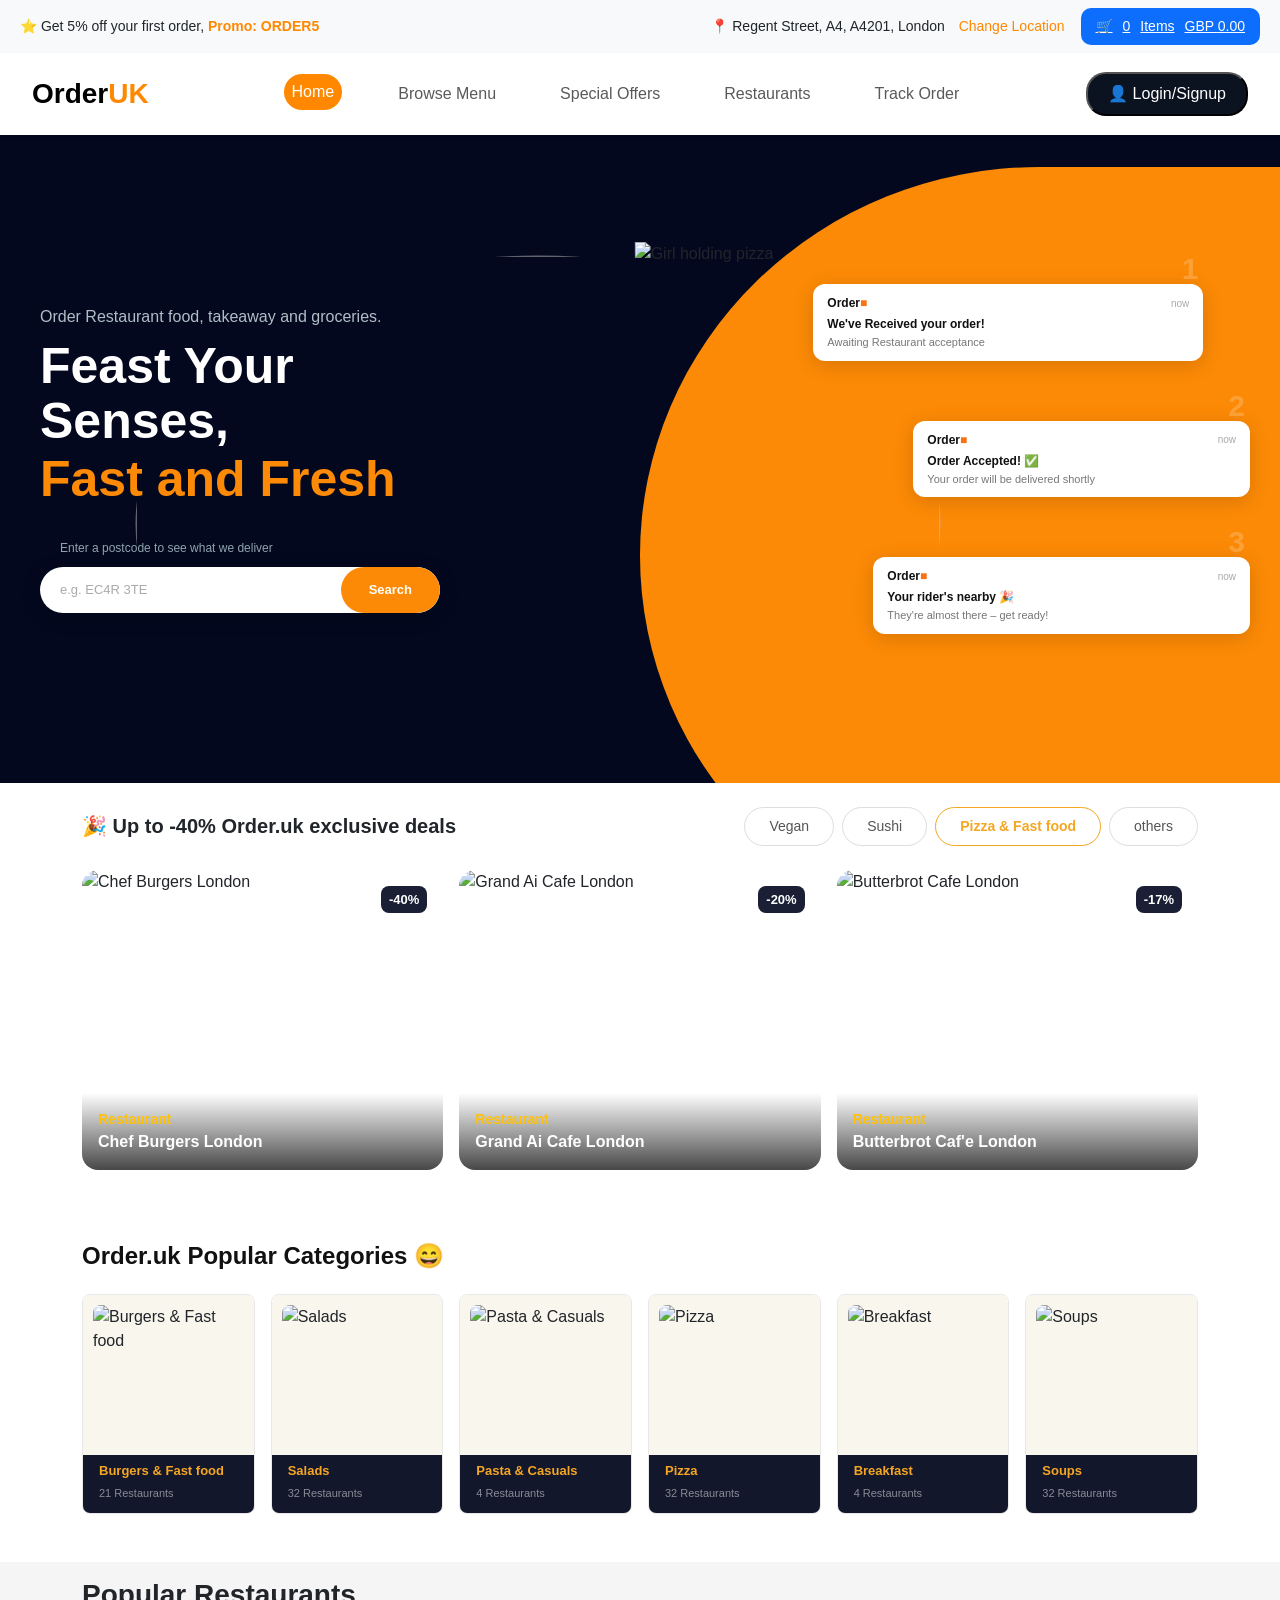
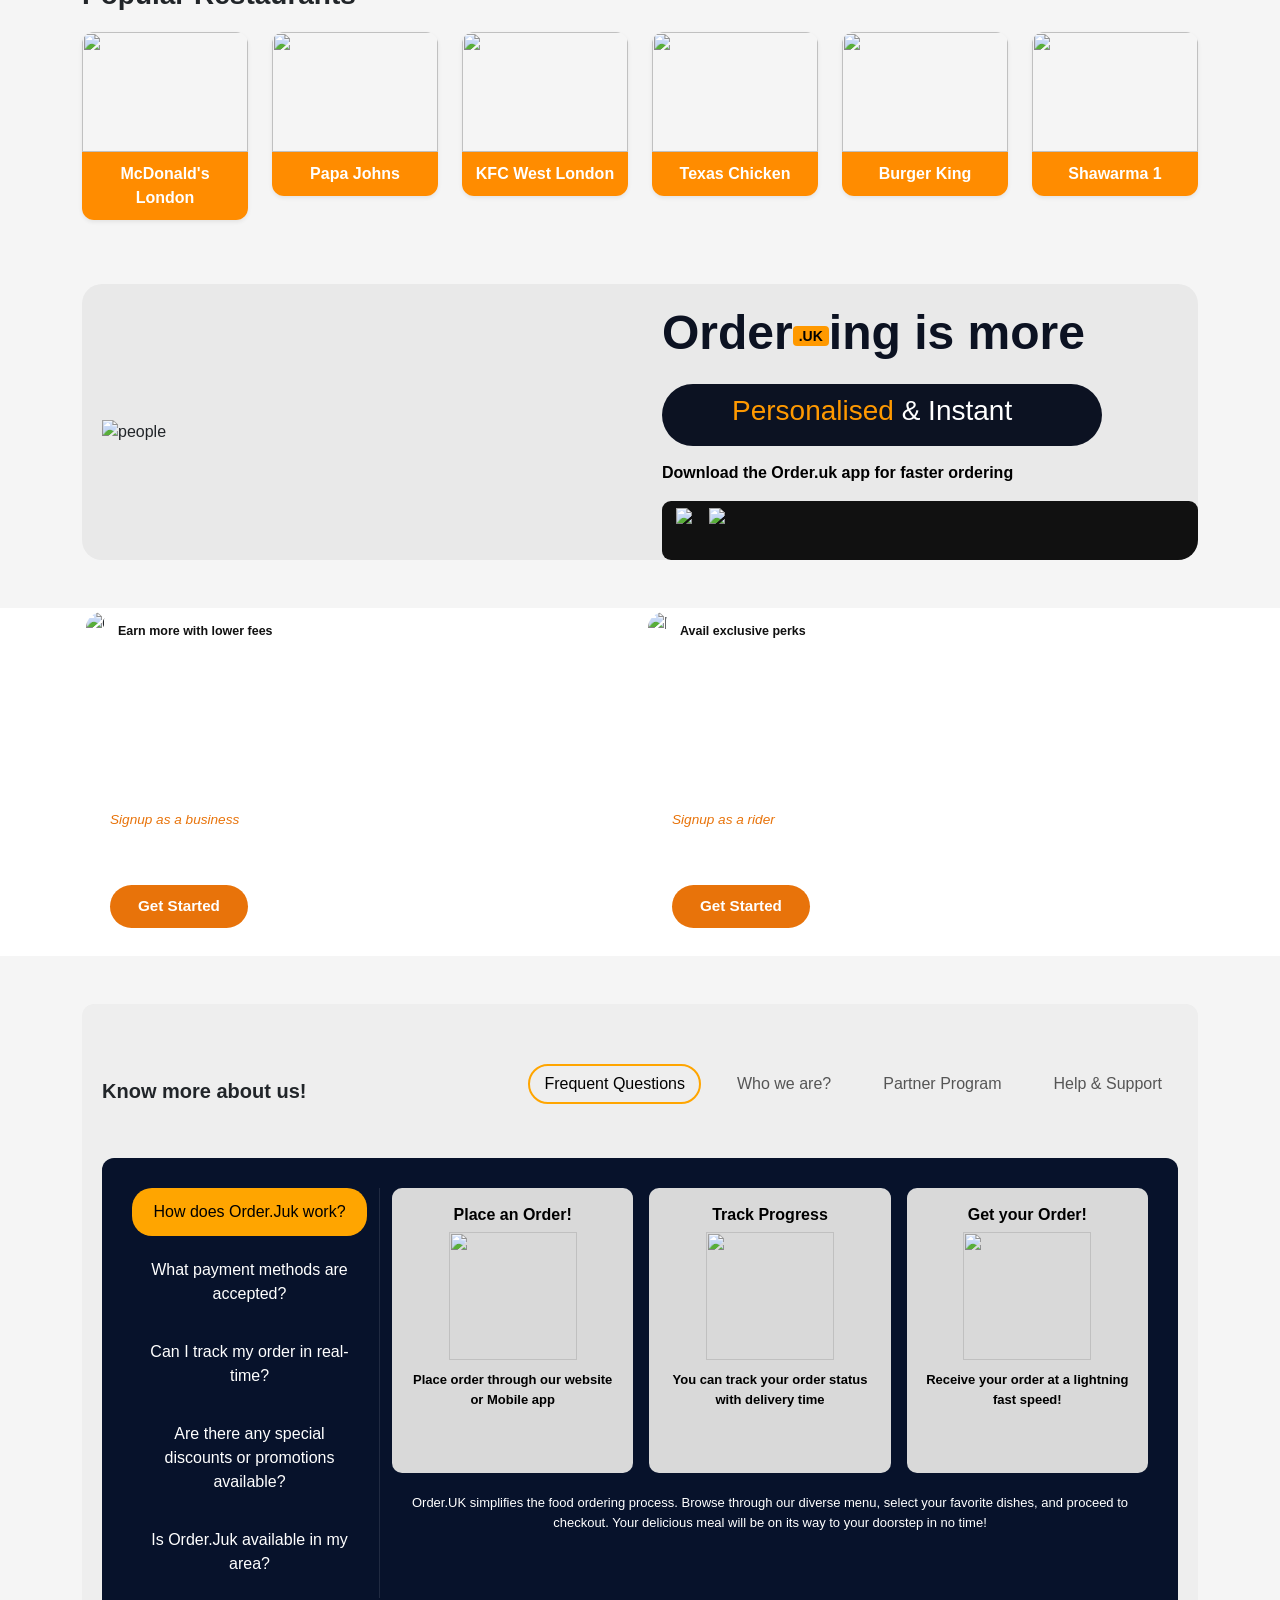
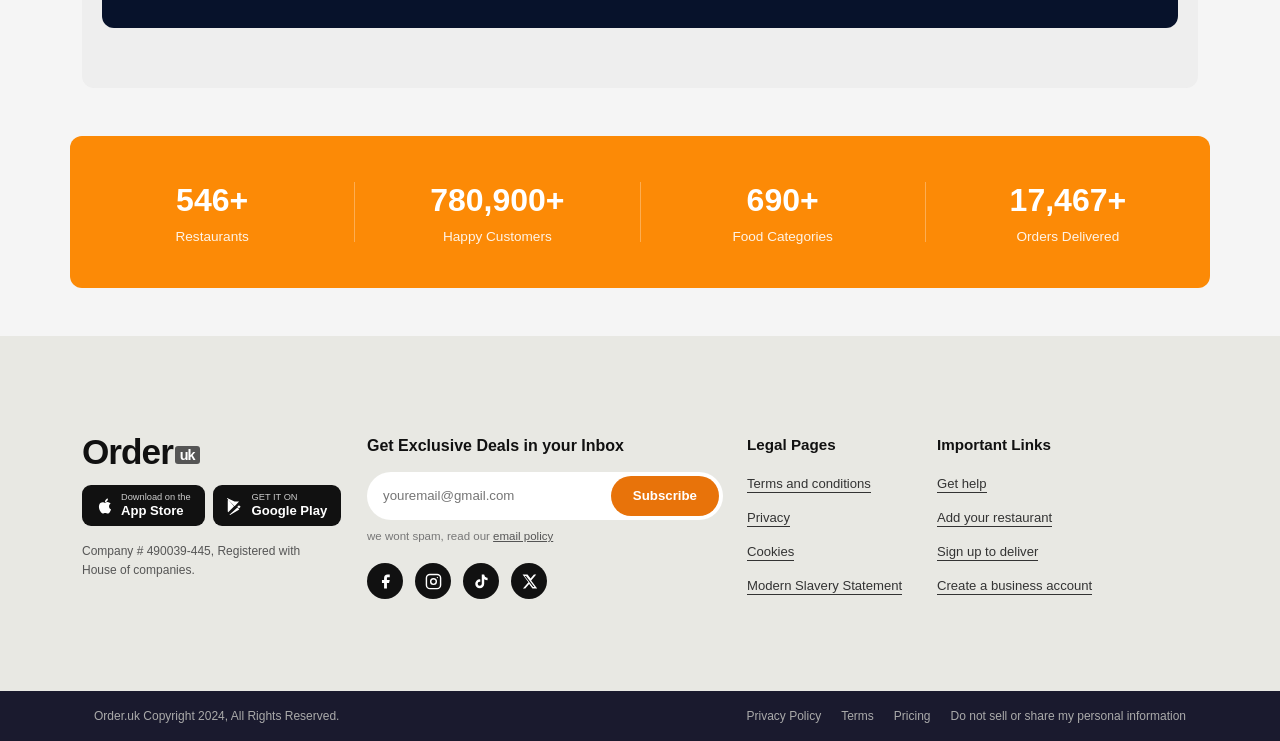
==== index.html @ 834bee32 "first upload" ====
<!DOCTYPE html>
<html lang="en">

<head>
  <meta charset="UTF-8">
  <title>Order UK</title>

  <!-- Bootstrap -->
  <link href="https://cdn.jsdelivr.net/npm/bootstrap@5.3.0/dist/css/bootstrap.min.css" rel="stylesheet">

  <style>
    * {
      margin: 0;
      padding: 0;
    }

    body {
      font-family: Arial, sans-serif;
    }

    /* TOPBAR */
    .topbar {
      background: #f8f9fa;
      padding: 8px 20px;
      font-size: 14px;
    }

    .promo {
      color: #ff8800;
      font-weight: 600;
    }

    .location {
      cursor: pointer;
      color: #ff8800;
      margin-left: 10px;
    }

    .cart-box {
      background: #0d6efd;
      color: white;
      padding: 8px 15px;
      border-radius: 10px;
      display: flex;
      align-items: center;
      gap: 10px;
    }

    /* NAVBAR */
    .navbar-custom {
      padding: 15px 20px;
    }

    .brand {
      font-size: 28px;
      font-weight: bold;
    }

    .brand span {
      color: #ff8800;
    }

    .nav-link.active {
      background: #ff8800;
      color: white !important;
      border-radius: 20px;
      padding: 6px 15px;
    }

    .login-btn {
      background: #0b1320;
      color: white;
      border-radius: 20px;
      padding: 8px 20px;
    }

    /* hero section styling */

    /* ── HERO WRAPPER ── */
    .hero-section {
      position: relative;
      background: #03081F;
      width: 100%;
      max-width: 1528px;
      min-height: 610px;
      overflow: hidden;
      border-radius: 0;
    }

    /* ── ORANGE BLOB (right half ellipse) ── */
    .orange-blob {
      position: absolute;
      right: -2%;
      top: 5%;
      width: 52%;
      height: 120%;
      background: #FC8A06;
      border-radius: 60% 0 0 60% / 50% 0 0 50%;
      z-index: 1;
    }

    /* ── GHOST (faded face behind person) ── */
    .ghost-img {
      position: absolute;
      left: 42%;
      top: 60%;
      transform: translate(-50%, -50%);
      width: 805px;
      height: 537px;
      object-fit: cover;
      object-position: top center;
      border-radius: 50%;
      /* opacity: 0.08; */
      filter: grayscale(1);
      z-index: 2;
    }

    /* ── MAIN PERSON (pizza girl) ── */
    .person-img {
      position: absolute;
      bottom: 0;
      left: 55%;
      transform: translateX(-50%);
      height: 100%;
      max-height: 541px;
      max-width: 465px;
      object-fit: cover;
      object-position: top center;
      z-index: 3;
      pointer-events: none;
    }

    /* ── LEFT TEXT CONTENT ── */
    .hero-left {
      position: relative;
      z-index: 10;
      padding: 170px 40px;
    }

    .hero-subtitle {
      color: #b0bec5;
      font-size: 16px;
      font-weight: 400;
      margin-bottom: 10px;
    }

    .hero-title {
      color: #ffffff;
      font-size: 50px;
      font-weight: 600;
      line-height: 1.1;
      margin-bottom: 2px;
    }

    .hero-title-orange {
      color: #FC8A06;
      font-size: 50px;
      font-weight: 600;
      line-height: 1.2;
      display: block;
    }

    .search-label {
      color: #90a4ae;
      font-size: 12px;
      margin: 30px 0 10px 20px;
    }

    /* ── SEARCH BAR ── */
    .search-bar {
      display: flex;
      align-items: center;
      background: #ffffff;
      border-radius: 50px;
      overflow: hidden;
      max-width: 400px;
      box-shadow: 0 4px 20px rgba(0, 0, 0, 0.2);
    }

    .search-bar input {
      flex: 1;
      border: none;
      outline: none;
      padding: 13px 20px;
      font-size: 13px;
      color: #555;
      font-family: 'Poppins', sans-serif;
      background: transparent;
    }

    .search-bar input::placeholder {
      color: #aaa;
    }

    .search-bar button {
      background: #FC8A06;
      color: #fff;
      border: none;
      padding: 13px 28px;
      font-size: 13px;
      font-weight: 600;
      font-family: 'Poppins', sans-serif;
      border-radius: 50px;
      cursor: pointer;
      transition: background 0.2s;
      white-space: nowrap;
    }

    .search-bar button:hover {
      background: #ea6500;
    }

    /* ── NOTIFICATION CARDS (right side) ── */
    .cards-column {
      position: relative;
      z-index: 10;
      display: flex;
      flex-direction: column;
      justify-content: center;
      gap: 60px;
      padding: 30px 30px 30px 20px;
    }

    .notify-card {
      background: #ffffff;
      border-radius: 12px;
      padding: 10px 14px;
      min-width: 220px;
      max-width: 390px;
      position: relative;
      box-shadow: 0 4px 20px rgba(0, 0, 0, 0.15);
      animation: slideIn 0.5s ease both;
    }

    #card-2 {
      margin-left: 40px;
    }

    #card-1 {
      margin-left: -60px;

    }

    .notify-card:nth-child(1) {
      animation-delay: 0.1s;
    }

    .notify-card:nth-child(2) {
      animation-delay: 0.25s;
    }

    .notify-card:nth-child(3) {
      animation-delay: 0.4s;
    }

    @keyframes slideIn {
      from {
        opacity: 0;
        transform: translateX(30px);
      }

      to {
        opacity: 1;
        transform: translateX(0);
      }
    }

    .card-step-num {
      position: absolute;
      top: -30px;
      right: 5px;
      font-size: 30px;
      font-weight: 800;
      color: rgba(255, 255, 255, 0.2);
      line-height: 1;
      font-family: 'Poppins', sans-serif;
    }

    .card-header-row {
      display: flex;
      align-items: center;
      justify-content: space-between;
      margin-bottom: 3px;
    }

    .brand-label {
      font-size: 12px;
      font-weight: 700;
      color: #111;
    }

    .brand-label span {
      color: #f97316;
    }

    .card-time {
      font-size: 10px;
      color: #aaa;
    }

    .card-title {
      font-size: 12px;
      font-weight: 700;
      color: #111;
      margin-bottom: 1px;
    }

    .card-desc {
      font-size: 11px;
      color: #777;
    }

    /* ── RESPONSIVE ── */
    @media (max-width: 768px) {

      .hero-title,
      .hero-title-orange {
        font-size: 28px;
      }

      .cards-column {
        padding: 20px 16px;
      }

      .notify-card {
        min-width: 180px;
      }

      .person-img {
        height: 80%;
        left: 40%;
      }

      .ghost-img {
        left: 40%;
        width: 200px;
        height: 200px;
      }
    }

    @media (max-width: 576px) {
      .person-img {
        display: none;
      }

      .ghost-img {
        display: none;
      }


    }

    /* <!-- ===== deal section CSS ===== --> */
    .food-card {
      cursor: pointer;
    }

    .food-img {
      height: 300px;
      object-fit: cover;
      display: block;
      transition: transform 0.3s ease;
    }

    .food-card:hover .food-img {
      transform: scale(1.04);
    }

    .discount-badge {
      background-color: #1a1f36;
      font-size: 13px;
    }

    .card-overlay {
      background: linear-gradient(to top, rgba(0, 0, 0, 0.72) 0%, transparent 100%);
    }

    .filter-tab {
      border: 1.5px solid #ddd;
      color: #555;
      font-size: 14px;
      font-weight: 500;
      background: #fff;
      transition: all 0.2s;
    }

    .filter-tab:hover {
      border-color: #F5A623;
      color: #F5A623;
    }

    .filter-tab.active {
      border-color: #F5A623;
      color: #F5A623;
      font-weight: 600;
    }

    /* popular section css */

    /* --- Section Title --- */
    .categories-title {
      font-size: 22px;
      color: #111;
    }

    /* --- Card Base --- */
    .cat-card {
      border: 1px solid #e8e8e8;
      background: #fff;
      transition: transform 0.25s ease, box-shadow 0.25s ease;
      cursor: pointer;
    }

    .cat-card:hover {
      transform: translateY(-4px);
      box-shadow: 0 8px 24px rgba(0, 0, 0, 0.10);
    }

    /* --- Image Wrapper --- */
    .cat-img-wrap {
      background-color: #f9f6ee;
      /* light cream bg like screenshot */
      padding: 10px;
    }

    .cat-img {
      height: 130px;
      object-fit: cover;
      border-radius: 8px;
      display: block;
    }

    /* --- Card Info Bottom --- */
    .cat-info {
      background-color: #12172b !important;
      min-height: 58px;
    }

    .cat-name {
      font-size: 13px;
      color: #F5A623 !important;
      line-height: 1.3;
    }

    .cat-info small {
      font-size: 11px;
      color: rgba(255, 255, 255, 0.5) !important;
    }

    /* ===== RESPONSIVE ===== */

    /* Large Desktop */
    @media (min-width: 1200px) {
      .cat-img {
        height: 140px;
      }

      .categories-title {
        font-size: 24px;
      }
    }

    /* Laptop */
    @media (max-width: 1199px) {
      .cat-img {
        height: 125px;
      }
    }

    /* Tablet Landscape */
    @media (max-width: 991px) {
      .cat-img {
        height: 115px;
      }

      .categories-title {
        font-size: 19px;
      }

      .cat-name {
        font-size: 12px;
      }
    }

    /* Tablet Portrait — 2 cards per row */
    @media (max-width: 767px) {
      .categories-title {
        font-size: 17px;
      }

      .cat-img {
        height: 130px;
      }

      .cat-name {
        font-size: 12px;
      }

      .cat-info {
        min-height: 52px;
      }
    }

    /* Mobile Large — 2 cards per row */
    @media (max-width: 575px) {
      .categories-title {
        font-size: 15px;
      }

      .cat-img {
        height: 110px;
      }

      .cat-img-wrap {
        padding: 8px;
      }

      .cat-name {
        font-size: 11px;
      }

      .cat-info {
        padding: 6px 10px !important;
        min-height: 48px;
      }

      .cat-info small {
        font-size: 10px;
      }
    }

    /* Mobile Small */
    @media (max-width: 400px) {
      .cat-img {
        height: 95px;
      }

      .cat-name {
        font-size: 10px;
      }
    }

    /* papoluar resturant css */

    .section-title {
      font-weight: 700;
      font-size: 28px;
      margin-bottom: 20px;
    }

    .restaurant-card {
      border-radius: 12px;
      overflow: hidden;
      text-align: center;
      transition: 0.3s;
      cursor: pointer;
    }

    .restaurant-card:hover {
      transform: translateY(-5px);
    }

    .card-top {
      height: 120px;
      display: flex;
      align-items: center;
      justify-content: center;
    }

    .card-top img {
      width: 100%;
      height: 100%;
      object-fit: cover;
    }

    .card-bottom {
      background: #ff8c00;
      color: #fff;
      padding: 10px;
      font-weight: 600;
    }

    /* new person section css */

    .hero2 {
      background: #e9e9e9;
      border-radius: 20px;
      padding-top: 20px;
      padding-left: 20px;
      overflow: hidden;
    }

    .hero2 img {
      max-width: 100%;
      height: auto;
    }


    .hero-title2 {
      font-size: 48px;
      font-weight: 700;
      color: #0c1222;
    }

    .hero-title2 span {
      background: #ff9900;
      color: #000;
      font-size: 14px;
      padding: 2px 6px;
      border-radius: 4px;
      vertical-align: middle;
    }

    .highlight-box {
      display: inline-block;
      background: #0c1222;
      color: #fff;
      padding: 10px 30px 10px 10px;
      border-radius: 40px;
      margin-top: 15px;
      font-size: 24px;
      font-weight: 600;

    }

    .highlight-box h3 {
      padding: 0px 60px;
    }

    .highlight-box span {
      color: #ff9900;
    }

    .desc {
      margin-top: 15px;
      color: black;
      font-size: 16px;
      font-weight: bold;
    }

    .store-btn img {
      height: 45px;
      margin-right: 10px;
    }

    /* Responsive */
    @media (max-width: 768px) {
      .hero {
        text-align: center;
        padding: 25px;
      }

      .hero-title2 {
        font-size: 32px;
      }

      .highlight-box {
        font-size: 18px;
      }

      .store-btn {
        justify-content: center;
      }
    }

    /* person and rider section */
    .partner-section {
      padding: 40px 0;
      background: #fff;
    }

    .promo-card {
      position: relative;
      border-radius: 16px;
      overflow: hidden;
      min-height: 340px;
      display: flex;
      flex-direction: column;
      justify-content: flex-end;
      padding: 0;
    }

    .promo-card img {
      position: absolute;
      inset: 0;
      width: 100%;
      height: 100%;
      object-fit: cover;
      object-position: center top;
    }

    /* .promo-card .dark-overlay {
    position: absolute;
    inset: 0;
    background: linear-gradient(to top, rgba(0,0,0,0.82) 40%, rgba(0,0,0,0.15) 100%);
  } */
    .promo-card .top-badge {
      position: absolute;
      top: 0px;
      left: 18px;
      background: #fff;
      color: #111;
      font-size: 0.78rem;
      font-weight: 700;
      padding: 10px 14px;
      border-radius: 8px;
      z-index: 2;
    }

    .promo-card .card-body-content {
      position: relative;
      z-index: 2;
      padding: 24px;
    }

    .promo-card .sub-label {
      color: #e8730a;
      font-size: 0.85rem;
      font-style: italic;
      margin-bottom: 4px;
    }

    .promo-card .main-title {
      color: #fff;
      font-size: 2rem;
      font-weight: 800;
      margin-bottom: 16px;
      line-height: 1.1;
    }

    .promo-card .btn-started {
      background: #e8730a;
      color: #fff;
      border: none;
      border-radius: 50px;
      padding: 10px 28px;
      font-size: 0.95rem;
      font-weight: 600;
      cursor: pointer;
      display: inline-block;
      text-decoration: none;
    }

    .promo-card .btn-started:hover {
      background: #cf6309;
      color: #fff;
    }

    @media (max-width: 767px) {
      .promo-card {
        min-height: 280px;
        margin-bottom: 16px;
        min-width: 100%;
      }

      .promo-card .main-title {
        font-size: 1.6rem;
      }
    }

    /* faq section */
    body {
      background: #f5f5f5;
    }

    /* Section */
    .faq-section {
      background: #eee;
      padding: 60px 20px;
      border-radius: 12px;
    }

    /* Tabs */
    .faq-tabs {
      display: flex;
      gap: 20px;
      justify-content: center;
      margin-bottom: 30px;
    }

    .faq-tabs a {
      text-decoration: none;
      color: #555;
      font-weight: 500;
    }

    .faq-tabs .active {
      border: 2px solid orange;
      padding: 6px 14px;
      border-radius: 20px;
      color: black;
    }

    /* Dark box */
    .faq-box {
      background: #07122b;
      border-radius: 12px;
      padding: 30px;
      color: white;
    }

    /* Left menu */
    .faq-menu {
      border-right: 1px solid rgba(255, 255, 255, 0.1);
    }

    .faq-menu button {
      width: 100%;
      text-align: center;
      background: transparent;
      border: none;
      color: #fff;
      padding: 12px;
      border-radius: 20px;
      margin-bottom: 10px;
    }

    .faq-menu .active {
      background: orange;
      color: black;
      font-weight: 500;
      display: flex;
      justify-content: center;
    }

    .faq-tabs a {
      text-decoration: none;
      color: #555;
      font-weight: 500;
      padding: 6px 14px;
      border: 2px solid transparent;
      /* IMPORTANT */
      border-radius: 20px;
      display: inline-block;
    }

    .faq-tabs a.active {
      border-color: orange;
      color: black;
    }

    /* Cards */
    .step-card {
      background: #D9D9D9;
      border-radius: 10px;
      padding: 15px;
      text-align: center;
      min-width: 238px;
      height: 285px;
    }

    .step-card img {
      width: 128px;
      height: 128px;
      margin-bottom: 10px;
    }

    .step-title {
      font-weight: 700;
      margin-bottom: 5px;
      color: black;
    }

    .step-text {
      font-size: 13px;
      color: black;
      font-weight: 600;
    }

    /* Bottom text */
    .faq-desc {
      text-align: center;
      margin-top: 20px;
      font-size: 13px;
      color: #fff;
    }

    /* Responsive */
    @media (max-width: 768px) {
      .faq-menu {
        flex-direction: row;
        overflow-x: auto;
      }

      .faq-menu button {
        white-space: nowrap;
      }

      .faq-tabs {
        justify-content: center;
      }
    }

    /* stat section */
    .stats-section .container {
      background: #FC8A06;
      padding: 40px 0;
      border-radius: 12px;
    }

    .stat-item {
      text-align: center;
      color: #fff;
    }

    .stat-number {
      font-family: 'Nunito', sans-serif;
      font-size: 2rem;
      font-weight: 900;
      display: block;
    }

    .stat-label {
      font-size: 0.85rem;
      opacity: 0.9;
      font-weight: 500;
    }

    .stat-divider {
      width: 1px;
      height: 60px;
      background: rgba(255, 255, 255, 0.3);
    }

    /* footer section  */

    .footer-main {
      background: #e8e8e3;
      padding: 50px 0 30px;
    }

    .brand-logo {
      font-size: 2.2rem;
      font-weight: 900;
      color: #111;
      letter-spacing: -1px;
      line-height: 1;
    }

    .brand-logo .uk-box {
      display: inline-block;
      background: #555;
      color: #fff;
      font-size: 0.9rem;
      font-weight: 800;
      padding: 2px 5px;
      border-radius: 3px;
      vertical-align: middle;
      margin-left: 2px;
    }

    .store-btns {
      display: flex;
      gap: 8px;
      margin: 16px 0;
      flex-wrap: wrap;
    }

    .store-btn {
      background: #111;
      color: #fff;
      border-radius: 9px;
      padding: 7px 14px;
      display: flex;
      align-items: center;
      gap: 7px;
      text-decoration: none;
      min-width: 118px;
    }

    .store-btn .btn-label {
      display: flex;
      flex-direction: column;
      line-height: 1.2;
    }

    .store-btn .small-txt {
      font-size: 0.58rem;
      color: #ccc;
      font-weight: 400;
    }

    .store-btn .big-txt {
      font-size: 0.82rem;
      font-weight: 700;
      color: #fff;
    }

    .company-text {
      font-size: 0.75rem;
      color: #555;
      line-height: 1.6;
      margin-top: 14px;
    }

    .subscribe-title {
      font-size: 1rem;
      font-weight: 800;
      color: #111;
      margin-bottom: 14px;
    }

    .subscribe-wrap {
      display: flex;
      background: #fff;
      border-radius: 50px;
      overflow: hidden;
      padding: 4px 4px 4px 16px;
      align-items: center;
      margin-bottom: 8px;
    }

    .subscribe-wrap input {
      border: none;
      outline: none;
      background: transparent;
      font-size: 0.83rem;
      color: #888;
      flex: 1;
      padding: 6px 0;
    }

    .subscribe-wrap button {
      background: #e8730a;
      color: #fff;
      border: none;
      border-radius: 50px;
      padding: 10px 22px;
      font-size: 0.83rem;
      font-weight: 700;
      cursor: pointer;
      white-space: nowrap;
    }

    .subscribe-wrap button:hover {
      background: #cf6309;
    }

    .spam-text {
      font-size: 0.72rem;
      color: #777;
      margin-bottom: 18px;
    }

    .spam-text a {
      color: #555;
      text-decoration: underline;
    }

    .social-icons {
      display: flex;
      gap: 12px;
      margin-top: 4px;
    }

    .social-icon {
      width: 36px;
      height: 36px;
      background: #111;
      border-radius: 50%;
      display: flex;
      align-items: center;
      justify-content: center;
    }

    .social-icon svg {
      width: 17px;
      height: 17px;
      fill: #fff;
    }

    .footer-link-title {
      font-size: 0.95rem;
      font-weight: 800;
      color: #111;
      margin-bottom: 14px;
    }

    .footer-links {
      list-style: none;
      padding: 0;
    }

    .footer-links li {
      margin-bottom: 10px;
    }

    .footer-links li a {
      font-size: 0.82rem;
      color: #333;
      text-decoration: none;
      border-bottom: 1px solid #333;
      padding-bottom: 1px;
    }

    .footer-links li a:hover {
      color: #e8730a;
      border-color: #e8730a;
    }

    .footer-bottom {
      background: #1a1a2e;
      padding: 16px 0;
    }

    .footer-bottom-text {
      font-size: 0.75rem;
      color: #aaa;
      margin: 0;
    }

    .footer-bottom-links {
      display: flex;
      gap: 20px;
      flex-wrap: wrap;
      justify-content: flex-end;
    }

    .footer-bottom-links a {
      font-size: 0.75rem;
      color: #aaa;
      text-decoration: none;
    }

    .footer-bottom-links a:hover {
      color: #fff;
    }

    @media (max-width: 767px) {
      .footer-bottom-links {
        justify-content: flex-start;
        margin-top: 8px;
      }

      .footer-col {
        margin-bottom: 28px;
      }
    }
  </style>
</head>

<body>

  <!-- TOPBAR -->
  <div class="topbar d-flex justify-content-between align-items-center">

    <div>
      ⭐ Get 5% off your first order,
      <span class="promo">Promo: ORDER5</span>
    </div>

    <div class="d-flex align-items-center gap-3">

      <div>
        📍 <span id="addressText">Regent Street, A4, A4201, London</span>
        <span class="location" onclick="openModal()">Change Location</span>
      </div>

      <a href="order.html" class="cart-box">
        🛒 <span id="cartCount">0</span> Items
        <span>GBP <span id="cartPrice">0.00</span></span>
      </a>

    </div>
  </div>

  <!-- NAVBAR -->
  <nav class="navbar navbar-expand-lg navbar-light bg-white navbar-custom shadow-sm sticky-top">

    <div class="container-fluid">

      <a class="navbar-brand brand" href="#">
        Order<span>UK</span>
      </a>

      <button class="navbar-toggler" data-bs-toggle="collapse" data-bs-target="#menu">
        ☰
      </button>

      <div class="collapse navbar-collapse justify-content-center" id="menu">

        <ul class="navbar-nav gap-5">

          <li class="nav-item">
            <a class="nav-link active" href="#">Home</a>
          </li>

          <li class="nav-item">
            <a class="nav-link" href="#browse-menu">Browse Menu</a>
          </li>

          <li class="nav-item">
            <a class="nav-link" href="#special-offers">Special Offers</a>
          </li>

          <li class="nav-item">
            <a class="nav-link" href="resturent.html">Restaurants</a>
          </li>

          <li class="nav-item">
            <a class="nav-link" href="#">Track Order</a>
          </li>

        </ul>
      </div>

      <button class="login-btn">👤 Login/Signup</button>

    </div>
  </nav>

  <!-- MODAL (Change Location) -->
  <div class="modal fade" id="locationModal">
    <div class="modal-dialog">
      <div class="modal-content p-3">

        <h5>Change Address</h5>

        <input type="text" id="newAddress" class="form-control my-3" placeholder="Enter new address">

        <button class="btn btn-success" onclick="saveAddress()">Save</button>

      </div>
    </div>
  </div>

  <!-- hero section -->
  <div class="hero-section w-100" id="browse-menu">
    <!-- Orange background blob -->
    <div class="orange-blob"></div>

    <!-- Ghost / faded face in background -->
    <img class="ghost-img" src="images/ghost-image.png" alt="" />

    <!-- Pizza Girl (main person) -->
    <img class="person-img" src="images/person-hero.png" alt="Girl holding pizza" />

    <!-- Bootstrap Row -->
    <div class="container-fluid h-100 px-0">
      <div class="row g-0 align-items-stretch" style="min-height:420px;">

        <!-- LEFT: Text + Search -->
        <div class="col-lg-5 col-md-6">
          <div class="hero-left">
            <p class="hero-subtitle">Order Restaurant food, takeaway and groceries.</p>
            <h1 class="hero-title">
              Feast Your Senses,
              <span class="hero-title-orange">Fast and Fresh</span>
            </h1>
            <p class="search-label">Enter a postcode to see what we deliver</p>
            <div class="search-bar">
              <input type="text" id="postcodeInput" placeholder="e.g. EC4R 3TE" />
              <button onclick="handleSearch()">Search</button>
            </div>
          </div>
        </div>

        <!-- MIDDLE: spacer for person image -->
        <div class="col-lg-3 col-md-2 d-none d-md-block"></div>

        <!-- RIGHT: Notification Cards -->
        <div class="col-lg-4 col-md-4 d-flex align-items-center">
          <div class="cards-column w-100">

            <!-- Card 1 -->
            <div class="notify-card" id="card-1">
              <div class="card-step-num">1</div>
              <div class="card-header-row">
                <span class="brand-label">Order<span>&#9632;</span></span>
                <span class="card-time">now</span>
              </div>
              <div class="card-title">We've Received your order!</div>
              <div class="card-desc">Awaiting Restaurant acceptance</div>
            </div>

            <!-- Card 2 -->
            <div class="notify-card" id="card-2">
              <div class="card-step-num">2</div>
              <div class="card-header-row">
                <span class="brand-label">Order<span>&#9632;</span></span>
                <span class="card-time">now</span>
              </div>
              <div class="card-title">Order Accepted! ✅</div>
              <div class="card-desc">Your order will be delivered shortly</div>
            </div>

            <!-- Card 3 -->
            <div class="notify-card">
              <div class="card-step-num">3</div>
              <div class="card-header-row">
                <span class="brand-label">Order<span>&#9632;</span></span>
                <span class="card-time">now</span>
              </div>
              <div class="card-title">Your rider's nearby 🎉</div>
              <div class="card-desc">They're almost there – get ready!</div>
            </div>

          </div>
        </div>

      </div>
    </div>
  </div>

  <!-- ===== DEALS SECTION ===== -->
  <section class="deals-section py-4 bg-white">
    <div class="container" id="deals-section">

      <!-- Header Row -->
      <div class="d-flex align-items-center justify-content-between flex-wrap gap-3 mb-4">
        <h2 class="deals-title fw-bold mb-0 fs-5">
          🎉 Up to -40% <strong>Order.uk exclusive deals</strong>
        </h2>
        <div class="filter-tabs d-flex gap-2 flex-wrap">
          <button class="btn filter-tab rounded-pill px-4 py-2">Vegan</button>
          <button class="btn filter-tab rounded-pill px-4 py-2">Sushi</button>
          <button class="btn filter-tab rounded-pill px-4 py-2 active">Pizza &amp; Fast food</button>
          <button class="btn filter-tab rounded-pill px-4 py-2">others</button>
        </div>
      </div>

      <!-- Cards Grid -->
      <div class="row g-3" id="dealsGrid">
        <!-- Card 1 -->
        <div class="col-12 col-md-4 deal-item" data-category="fastfood">
          <div class="food-card position-relative rounded-4 overflow-hidden">
            <img src="https://images.unsplash.com/photo-1568901346375-23c9450c58cd?w=700&q=80" class="w-100 food-img"
              alt="Chef Burgers London" />
            <span
              class="discount-badge position-absolute top-0 end-0 m-3 text-white fw-bold rounded-3 px-2 py-1">-40%</span>
            <div class="card-overlay position-absolute bottom-0 start-0 w-100 p-3">
              <small class="text-warning fw-semibold d-block">Restaurant</small>
              <span class="text-white fw-bold fs-6">Chef Burgers London</span>
            </div>
          </div>
        </div>
        <!-- Card 2 -->
        <div class="col-12 col-md-4 deal-item" data-category="vegan">
          <div class="food-card position-relative rounded-4 overflow-hidden">
            <img src="https://images.unsplash.com/photo-1546069901-ba9599a7e63c?w=700&q=80" class="w-100 food-img"
              alt="Grand Ai Cafe London" />
            <span
              class="discount-badge position-absolute top-0 end-0 m-3 text-white fw-bold rounded-3 px-2 py-1">-20%</span>
            <div class="card-overlay position-absolute bottom-0 start-0 w-100 p-3">
              <small class="text-warning fw-semibold d-block">Restaurant</small>
              <span class="text-white fw-bold fs-6">Grand Ai Cafe London</span>
            </div>
          </div>
        </div>
        <!-- Card 3 -->
        <div class="col-12 col-md-4 deal-item" data-category="fastfood">
          <div class="food-card position-relative rounded-4 overflow-hidden">
            <img src="images/Rectangle 8.png" class="w-100 food-img" alt="Butterbrot Cafe London" />
            <span
              class="discount-badge position-absolute top-0 end-0 m-3 text-white fw-bold rounded-3 px-2 py-1">-17%</span>
            <div class="card-overlay position-absolute bottom-0 start-0 w-100 p-3">
              <small class="text-warning fw-semibold d-block">Restaurant</small>
              <span class="text-white fw-bold fs-6">Butterbrot Caf'e London</span>
            </div>
          </div>
        </div>
      </div>
  </section>
  <!-- End Cards Grid -->
  <!-- ===== POPULAR CATEGORIES SECTION ===== -->
  <section class="categories-section py-5 bg-white" id="special-offers">
    <div class="container" id="popular-section">

      <!-- Section Title -->
      <h2 class="categories-title fw-bold mb-4">Order.uk Popular Categories 😄</h2>

      <!-- Categories Grid -->
      <div class="row g-3">

        <!-- Card 1 -->
        <div class="col-6 col-sm-4 col-md-3 col-lg-2">
          <div class="cat-card rounded-3 overflow-hidden">
            <div class="cat-img-wrap">
              <img src="https://images.unsplash.com/photo-1568901346375-23c9450c58cd?w=400&q=80" class="cat-img w-100"
                alt="Burgers & Fast food" />
            </div>
            <div class="cat-info bg-dark px-3 py-2">
              <p class="cat-name text-warning fw-bold mb-0">Burgers &amp; Fast food</p>
              <small class="text-white-50">21 Restaurants</small>
            </div>
          </div>
        </div>

        <!-- Card 2 -->
        <div class="col-6 col-sm-4 col-md-3 col-lg-2">
          <div class="cat-card rounded-3 overflow-hidden">
            <div class="cat-img-wrap">
              <img src="https://images.unsplash.com/photo-1512621776951-a57141f2eefd?w=400&q=80" class="cat-img w-100"
                alt="Salads" />
            </div>
            <div class="cat-info bg-dark px-3 py-2">
              <p class="cat-name text-warning fw-bold mb-0">Salads</p>
              <small class="text-white-50">32 Restaurants</small>
            </div>
          </div>
        </div>

        <!-- Card 3 -->
        <div class="col-6 col-sm-4 col-md-3 col-lg-2">
          <div class="cat-card rounded-3 overflow-hidden">
            <div class="cat-img-wrap">
              <img src="https://images.unsplash.com/photo-1555949258-eb67b1ef0ceb?w=400&q=80" class="cat-img w-100"
                alt="Pasta & Casuals" />
            </div>
            <div class="cat-info px-3 py-2" style="background-color: #1a1f36;">
              <p class="cat-name fw-bold mb-0" style="color: #F5A623;">Pasta &amp; Casuals</p>
              <small class="text-white-50">4 Restaurants</small>
            </div>
          </div>
        </div>

        <!-- Card 4 -->
        <div class="col-6 col-sm-4 col-md-3 col-lg-2">
          <div class="cat-card rounded-3 overflow-hidden">
            <div class="cat-img-wrap">
              <img src="https://images.unsplash.com/photo-1513104890138-7c749659a591?w=400&q=80" class="cat-img w-100"
                alt="Pizza" />
            </div>
            <div class="cat-info bg-dark px-3 py-2">
              <p class="cat-name text-warning fw-bold mb-0">Pizza</p>
              <small class="text-white-50">32 Restaurants</small>
            </div>
          </div>
        </div>

        <!-- Card 5 -->
        <div class="col-6 col-sm-4 col-md-3 col-lg-2">
          <div class="cat-card rounded-3 overflow-hidden">
            <div class="cat-img-wrap">
              <img src="https://images.unsplash.com/photo-1533089860892-a7c6f0a88666?w=400&q=80" class="cat-img w-100"
                alt="Breakfast" />
            </div>
            <div class="cat-info bg-dark px-3 py-2">
              <p class="cat-name text-warning fw-bold mb-0">Breakfast</p>
              <small class="text-white-50">4 Restaurants</small>
            </div>
          </div>
        </div>

        <!-- Card 6 -->
        <div class="col-6 col-sm-4 col-md-3 col-lg-2">
          <div class="cat-card rounded-3 overflow-hidden">
            <div class="cat-img-wrap">
              <img src="https://images.unsplash.com/photo-1547592180-85f173990554?w=400&q=80" class="cat-img w-100"
                alt="Soups" />
            </div>
            <div class="cat-info bg-dark px-3 py-2">
              <p class="cat-name text-warning fw-bold mb-0">Soups</p>
              <small class="text-white-50">32 Restaurants</small>
            </div>
          </div>
        </div>

      </div>
      <!-- End Row -->

    </div>
  </section>
  <!-- ===== END POPULAR CATEGORIES ===== -->
  <!-- start papolar resturant  -->

  <div class="container py-3">

    <h2 class="section-title">Popular Restaurants</h2>

    <div class="row g-4">

      <!-- McDonald's -->
      <div class="col-6 col-md-4 col-lg-2">
        <div class="restaurant-card shadow-sm">
          <div class="card-top bg-mcd">
            <img src="images/Rectangle 13 (1).png">
          </div>
          <div class="card-bottom">McDonald's London</div>
        </div>
      </div>

      <!-- Papa Johns -->
      <div class="col-6 col-md-4 col-lg-2">
        <div class="restaurant-card shadow-sm">
          <div class="card-top bg-papa">
            <img src="images/papa jones.png">
          </div>
          <div class="card-bottom">Papa Johns</div>
        </div>
      </div>

      <!-- KFC -->
      <div class="col-6 col-md-4 col-lg-2">
        <div class="restaurant-card shadow-sm">
          <div class="card-top bg-kfc">
            <img src="images/macdonald.png">
          </div>
          <div class="card-bottom">KFC West London</div>
        </div>
      </div>

      <!-- Texas Chicken -->
      <div class="col-6 col-md-4 col-lg-2">
        <div class="restaurant-card shadow-sm">
          <div class="card-top bg-texas">
            <img src="images/Rectangle 13 (2).png">
          </div>
          <div class="card-bottom">Texas Chicken</div>
        </div>
      </div>

      <!-- Burger King -->
      <div class="col-6 col-md-4 col-lg-2">
        <div class="restaurant-card shadow-sm">
          <div class="card-top bg-burger">
            <img src="images/Rectangle 13 (3).png">
          </div>
          <div class="card-bottom">Burger King</div>
        </div>
      </div>

      <!-- Shawarma -->
      <div class="col-6 col-md-4 col-lg-2">
        <div class="restaurant-card shadow-sm">
          <div class="card-top bg-shawarma">
            <img src="images/Rectangle 13 (4).png">
          </div>
          <div class="card-bottom">Shawarma 1</div>
        </div>
      </div>

    </div>
  </div>

  <!-- new section persons -->

  <div class="container my-5">
    <div class="hero2">
      <div class="row align-items-center">

        <!-- Image -->
        <div class="col-lg-6 mb-4 mb-lg-0" id="person-image">
          <img src="images/friends-laughing-using-mobiles 2.png" alt="people">
        </div>

        <!-- Text -->
        <div class="col-lg-6">
          <h1 class="hero-title2">
            Order<span>.UK</span>ing is more
          </h1>

          <div class="highlight-box">
            <h3>
              <span>Personalised</span> & Instant
            </h3>
          </div>

          <p class="desc">
            Download the Order.uk app for faster ordering
          </p>

          <div class="d-flex store-btn mt-3">
            <img src="https://developer.apple.com/assets/elements/badges/download-on-the-app-store.svg">
            <img src="https://upload.wikimedia.org/wikipedia/commons/7/78/Google_Play_Store_badge_EN.svg">
          </div>

        </div>

      </div>
    </div>
  </div>

  <!-- partner and rider section -->
  <div class="partner-section py-1">
    <div class="container px-3">
      <div class="row g-3">

        <!-- Card 1: Partner with us -->
        <div class="col-12 col-lg-6">
          <div class="promo-card">
            <img src="images/partner.png" alt="Chef">
            <div class="dark-overlay"></div>
            <div class="top-badge">Earn more with lower fees</div>
            <div class="card-body-content">
              <p class="sub-label">Signup as a business</p>
              <h2 class="main-title">Partner with us</h2>
              <a href="#" class="btn-started">Get Started</a>
            </div>
          </div>
        </div>

        <!-- Card 2: Ride with us -->
        <div class="col-12 col-lg-6">
          <div class="promo-card">
            <img src="images/rider.png" alt="Rider">
            <div class="dark-overlay"></div>
            <div class="top-badge">Avail exclusive perks</div>
            <div class="card-body-content">
              <p class="sub-label">Signup as a rider</p>
              <h2 class="main-title">Ride with us</h2>
              <a href="#" class="btn-started">Get Started</a>
            </div>
          </div>
        </div>

      </div>
    </div>
  </div>

  <!-- faq section -->
  <div class="container my-5">
    <div class="faq-section">
      <div class="d-flex flex-column flex-md-row align-items-center flex-wrap mb-4">
        <!-- Heading -->
        <h5 class="fw-bold me-auto mb-3">Know more about us!</h5>

        <!-- Tabs -->
        <div class="faq-tabs">
          <a href="#" class="active">Frequent Questions</a>
          <a href="#">Who we are?</a>
          <a href="#">Partner Program</a>
          <a href="#">Help & Support</a>
        </div>
      </div>

      <!-- Dark Box -->
      <div class="faq-box">
        <div class="row g-4">

          <!-- Left Menu -->
          <div class="col-md-3 faq-menu">
            <button class="active">How does Order.Juk work?</button>
            <button>What payment methods are accepted?</button>
            <button>Can I track my order in real-time?</button>
            <button>Are there any special discounts or promotions available?</button>
            <button>Is Order.Juk available in my area?</button>
          </div>

          <!-- Right Content -->
          <div class="col-md-9">
            <div class="row g-3">

              <!-- Card 1 -->
              <div class="col-12 col-sm-6 col-lg-4">
                <div class="step-card">
                  <div class="step-title">Place an Order!</div>
                  <img src="images/order-food 1.png">
                  <div class="step-text">
                    Place order through our website or Mobile app
                  </div>
                </div>
              </div>

              <!-- Card 2 -->
              <div class="col-12 col-sm-6 col-lg-4">
                <div class="step-card">
                  <div class="step-title">Track Progress</div>
                  <img src="images/fq food 2.png">
                  <div class="step-text">
                    You can track your order status with delivery time
                  </div>
                </div>
              </div>

              <!-- Card 3 -->
              <div class="col-12 col-sm-6 col-lg-4">
                <div class="step-card">
                  <div class="step-title">Get your Order!</div>
                  <img src="images/fq food 3.png">
                  <div class="step-text">
                    Receive your order at a lightning fast speed!
                  </div>
                </div>
              </div>

            </div>

            <!-- Bottom Text -->
            <div class="faq-desc">
              Order.UK simplifies the food ordering process. Browse through our diverse menu, select your favorite
              dishes, and proceed to checkout. Your delicious meal will be on its way to your doorstep in no time!
            </div>

          </div>

        </div>
      </div>

    </div>
  </div>
  <!-- stat section  -->
  <section class="stats-section pb-5">
    <div class="container">
      <div class="d-flex justify-content-center align-items-center flex-wrap gap-4 gap-md-0">
        <div class="col-6 col-md stat-item fade-up">
          <span class="stat-number">546+</span>
          <span class="stat-label">Restaurants</span>
        </div>
        <div class="stat-divider d-none d-md-block"></div>
        <div class="col-6 col-md stat-item fade-up">
          <span class="stat-number">780,900+</span>
          <span class="stat-label">Happy Customers</span>
        </div>
        <div class="stat-divider d-none d-md-block"></div>
        <div class="col-6 col-md stat-item fade-up">
          <span class="stat-number">690+</span>
          <span class="stat-label">Food Categories</span>
        </div>
        <div class="stat-divider d-none d-md-block"></div>
        <div class="col-6 col-md stat-item fade-up">
          <span class="stat-number">17,467+</span>
          <span class="stat-label">Orders Delivered</span>
        </div>
      </div>
    </div>
  </section>

  <!-- Footer Main -->
  <div class="footer-main">
    <div class="container py-5 ">
      <div class="row g-4">

        <!-- Col 1: Logo -->
        <div class="col-12 col-sm-6 col-lg-3 footer-col">
          <div class="brand-logo">Order<span class="uk-box">uk</span></div>
          <div class="store-btns">
            <a href="#" class="store-btn">
              <svg width="18" height="18" viewBox="0 0 24 24" fill="white">
                <path
                  d="M18.71 19.5c-.83 1.24-1.71 2.45-3.05 2.47-1.34.03-1.77-.79-3.29-.79-1.53 0-2 .77-3.27.82-1.31.05-2.3-1.32-3.14-2.53C4.25 17 2.94 12.45 4.7 9.39c.87-1.52 2.43-2.48 4.12-2.51 1.28-.02 2.5.87 3.29.87.78 0 2.26-1.07 3.8-.91.65.03 2.47.26 3.64 1.98-.09.06-2.17 1.28-2.15 3.81.03 3.02 2.65 4.03 2.68 4.04-.03.07-.42 1.44-1.38 2.83M13 3.5c.73-.83 1.94-1.46 2.94-1.5.13 1.17-.34 2.35-1.04 3.19-.69.85-1.83 1.51-2.95 1.42-.15-1.15.41-2.35 1.05-3.11z" />
              </svg>
              <div class="btn-label"><span class="small-txt">Download on the</span><span class="big-txt">App
                  Store</span></div>
            </a>
            <a href="#" class="store-btn">
              <svg width="18" height="18" viewBox="0 0 24 24" fill="white">
                <path
                  d="M3.18 23.76c.28.15.6.19.92.1l12.39-7.17-2.63-2.63-10.68 9.7zm-1.7-20.1C1.17 4 1 4.5 1 5.1v13.8c0 .6.17 1.1.48 1.44l.08.07 7.74-7.74v-.18L1.56 3.59l-.08.07zm16.68 9.47l-2.19-2.19-2.19 2.19 2.19 2.19 2.19-2.19zm-8.07-7.26L.17 1.24C-.15 1.15-.47 1.19-.76 1.35L10.09 12.2l6-6.33z" />
              </svg>
              <div class="btn-label"><span class="small-txt">GET IT ON</span><span class="big-txt">Google
                  Play</span></div>
            </a>
          </div>
          <p class="company-text">Company # 490039-445, Registered with<br>House of companies.</p>
        </div>

        <!-- Col 2: Subscribe -->
        <div class="col-12 col-sm-6 col-lg-4 footer-col">
          <p class="subscribe-title">Get Exclusive Deals in your Inbox</p>
          <div class="subscribe-wrap">
            <input type="email" placeholder="youremail@gmail.com">
            <button>Subscribe</button>
          </div>
          <p class="spam-text">we wont spam, read our <a href="#">email policy</a></p>
          <div class="social-icons">
            <a href="#" class="social-icon">
              <svg viewBox="0 0 24 24">
                <path d="M18 2h-3a5 5 0 00-5 5v3H7v4h3v8h4v-8h3l1-4h-4V7a1 1 0 011-1h3z" />
              </svg>
            </a>
            <a href="#" class="social-icon">
              <svg viewBox="0 0 24 24">
                <rect x="2" y="2" width="20" height="20" rx="5" ry="5" fill="none" stroke="#fff" stroke-width="2" />
                <circle cx="12" cy="12" r="4" fill="none" stroke="#fff" stroke-width="2" />
                <circle cx="17.5" cy="6.5" r="1" fill="#fff" />
              </svg>
            </a>
            <a href="#" class="social-icon">
              <svg viewBox="0 0 24 24">
                <path
                  d="M19.59 6.69a4.83 4.83 0 01-3.77-4.25V2h-3.45v13.67a2.89 2.89 0 01-2.88 2.5 2.89 2.89 0 01-2.89-2.89 2.89 2.89 0 012.89-2.89c.28 0 .54.04.79.1V9.01a6.33 6.33 0 00-.79-.05 6.34 6.34 0 00-6.34 6.34 6.34 6.34 0 006.34 6.34 6.34 6.34 0 006.33-6.34V8.69a8.18 8.18 0 004.78 1.52V6.75a4.85 4.85 0 01-1.01-.06z" />
              </svg>
            </a>
            <a href="#" class="social-icon">
              <svg viewBox="0 0 24 24" fill="white" width="17" height="17">
                <path
                  d="M18.244 2.25h3.308l-7.227 8.26 8.502 11.24H16.17l-4.714-6.231-5.401 6.231H2.744l7.737-8.835L2.25 2.25h6.988l4.27 5.647 4.736-5.647zm-1.161 17.52h1.833L7.084 4.126H5.117z" />
              </svg>
            </a>
          </div>
        </div>

        <!-- Col 3: Legal Pages -->
        <div class="col-6 col-lg-2 footer-col">
          <p class="footer-link-title">Legal Pages</p>
          <ul class="footer-links">
            <li><a href="#">Terms and conditions</a></li>
            <li><a href="#">Privacy</a></li>
            <li><a href="#">Cookies</a></li>
            <li><a href="#">Modern Slavery Statement</a></li>
          </ul>
        </div>

        <!-- Col 4: Important Links -->
        <div class="col-6 col-lg-3 footer-col">
          <p class="footer-link-title">Important Links</p>
          <ul class="footer-links">
            <li><a href="#">Get help</a></li>
            <li><a href="#">Add your restaurant</a></li>
            <li><a href="#">Sign up to deliver</a></li>
            <li><a href="#">Create a business account</a></li>
          </ul>
        </div>

      </div>
    </div>
  </div>

  <!-- Footer Bottom Bar -->
  <div class="footer-bottom">
    <div class="container px-4">
      <div class="d-flex flex-column flex-md-row align-items-md-center justify-content-between">
        <p class="footer-bottom-text">Order.uk Copyright 2024, All Rights Reserved.</p>
        <div class="footer-bottom-links">
          <a href="#">Privacy Policy</a>
          <a href="#">Terms</a>
          <a href="#">Pricing</a>
          <a href="#">Do not sell or share my personal information</a>
        </div>
      </div>
    </div>
  </div>

  <!-- Bootstrap JS -->
  <script src="https://cdn.jsdelivr.net/npm/bootstrap@5.3.0/dist/js/bootstrap.bundle.min.js"></script>
  <script src="main.js"></script>

</body>

</html>
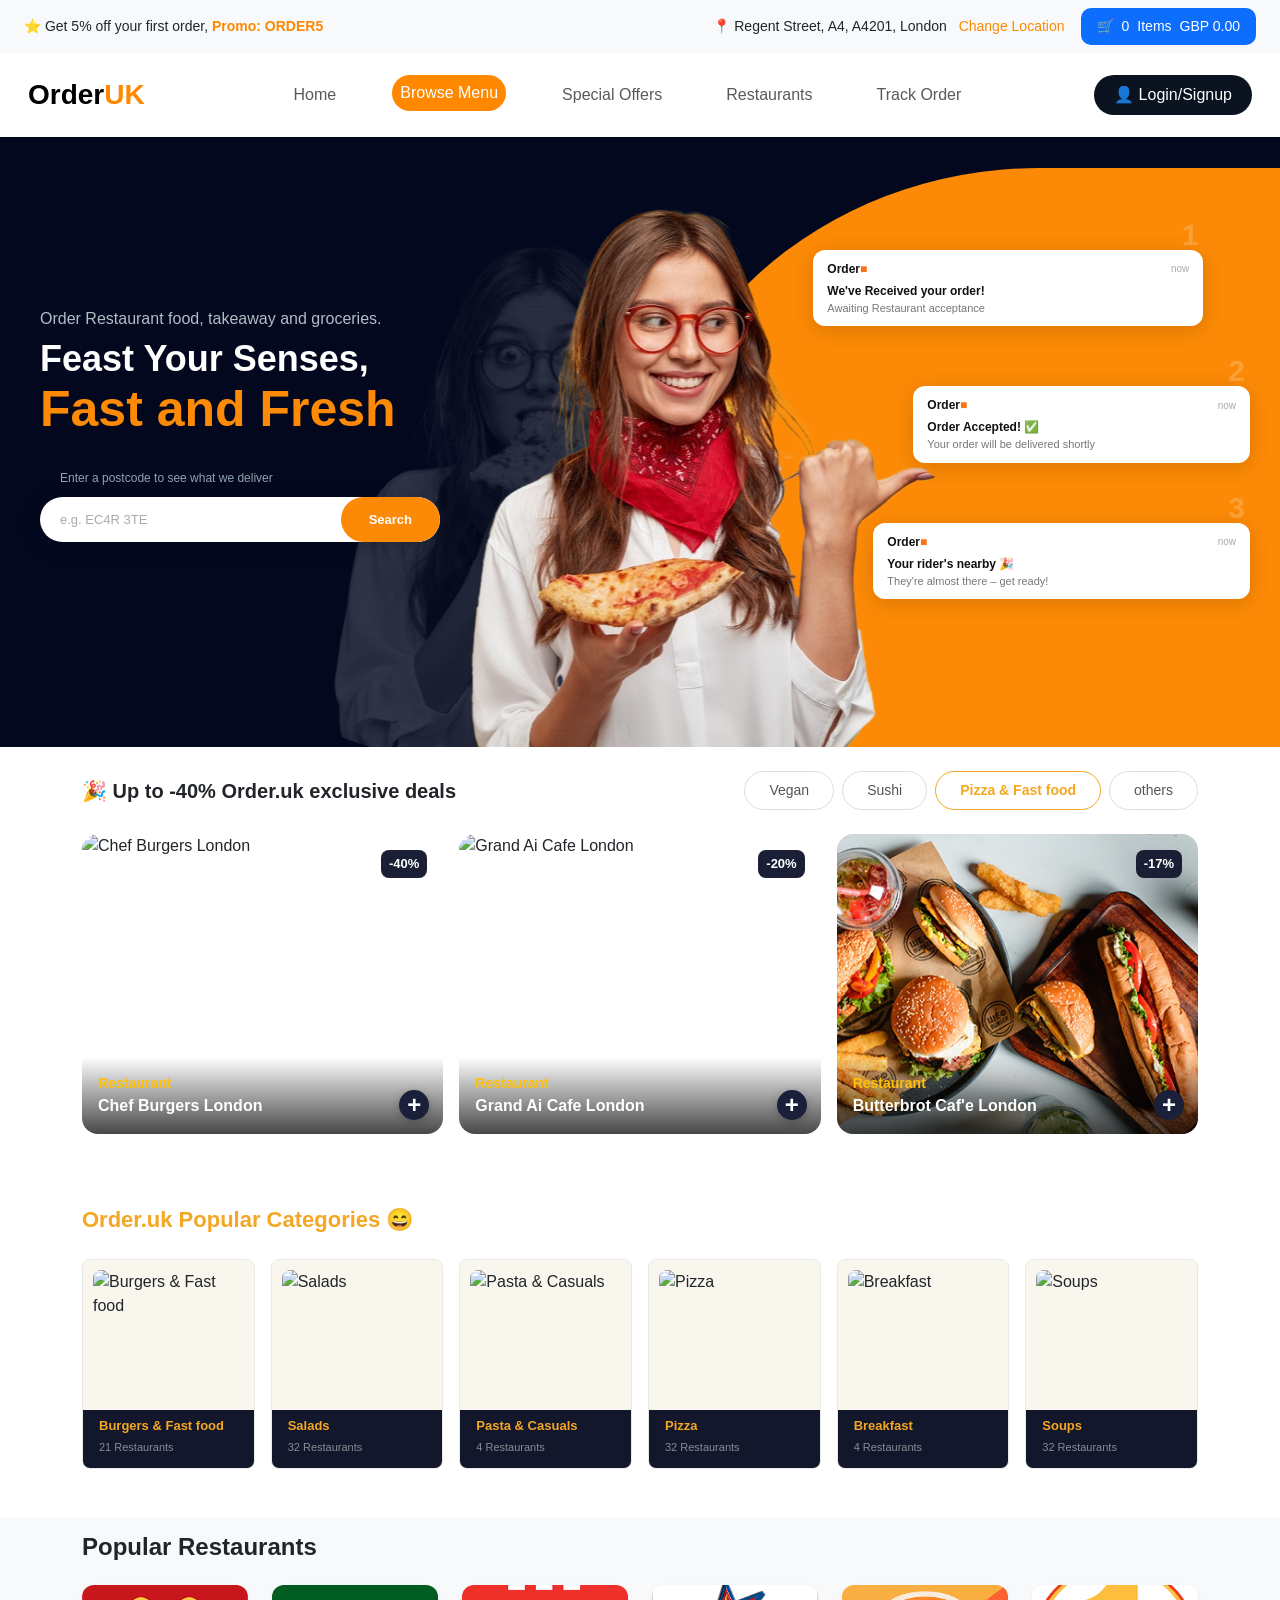
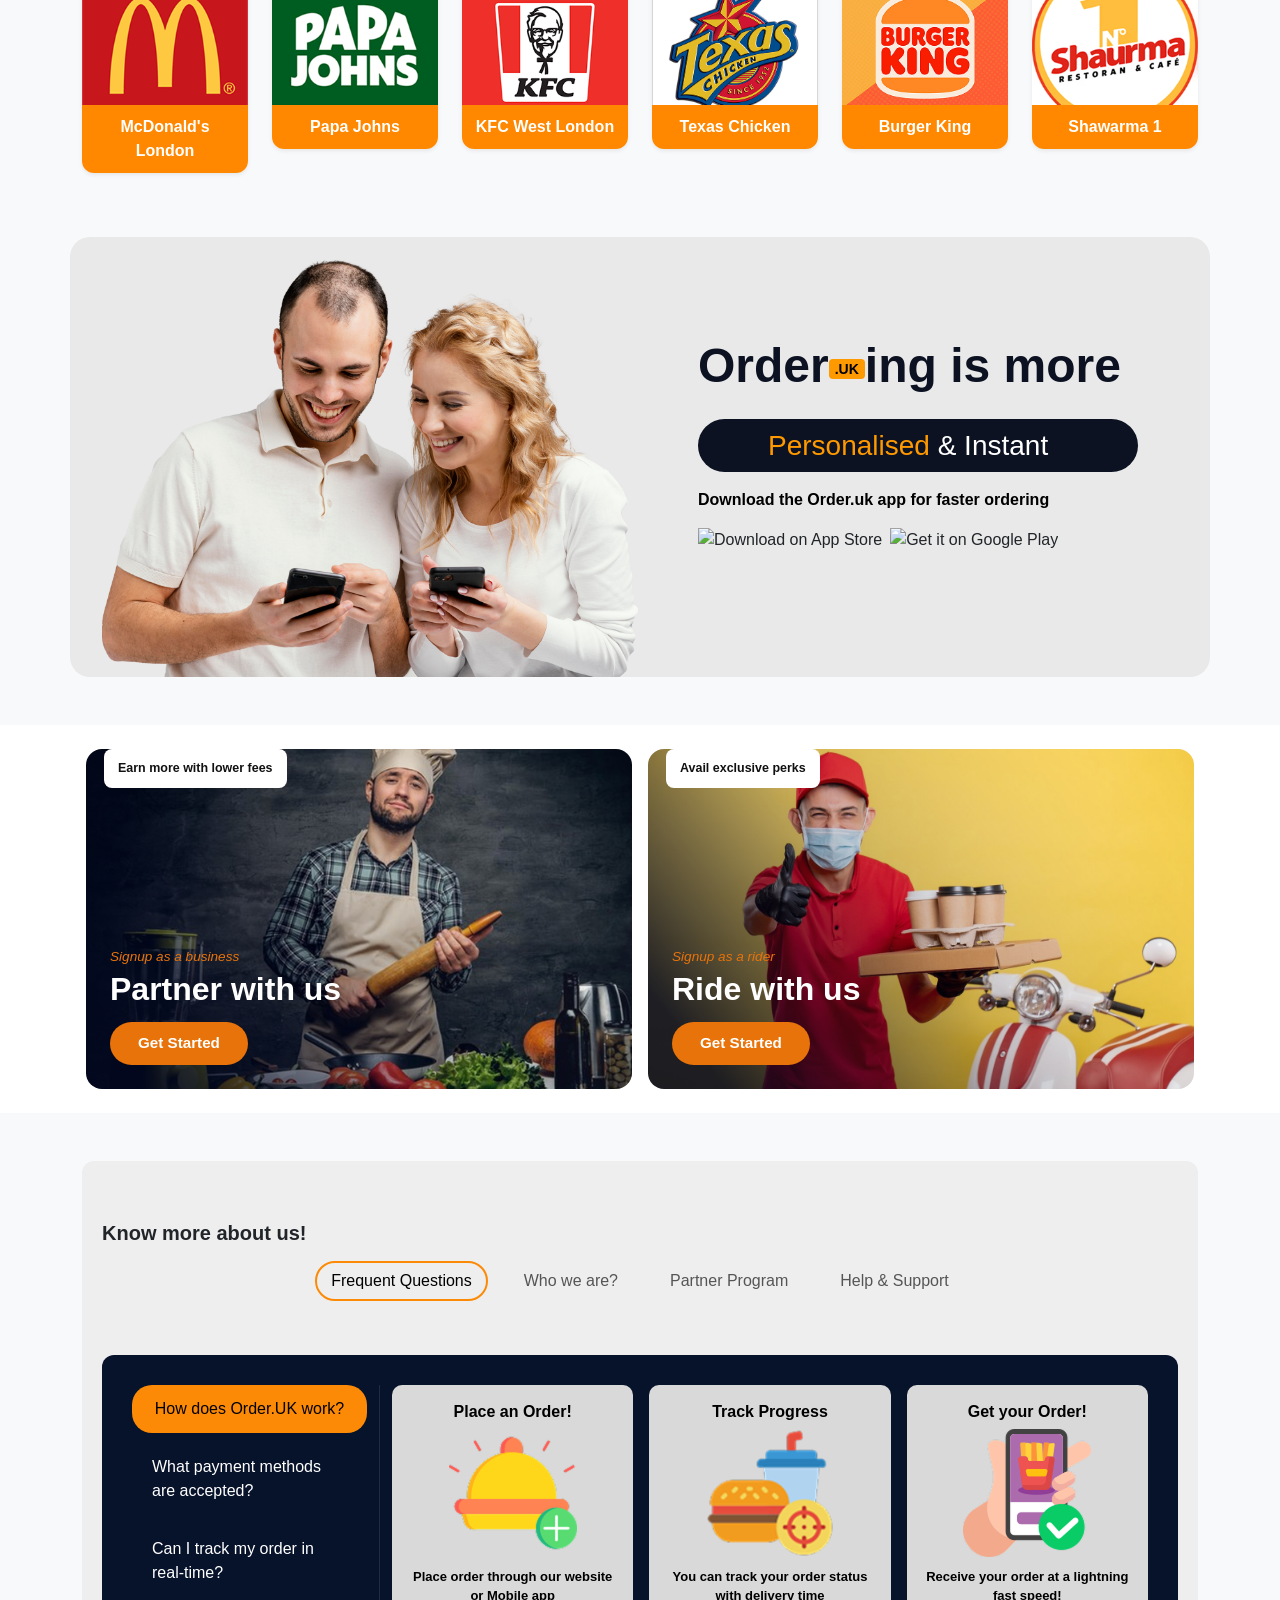
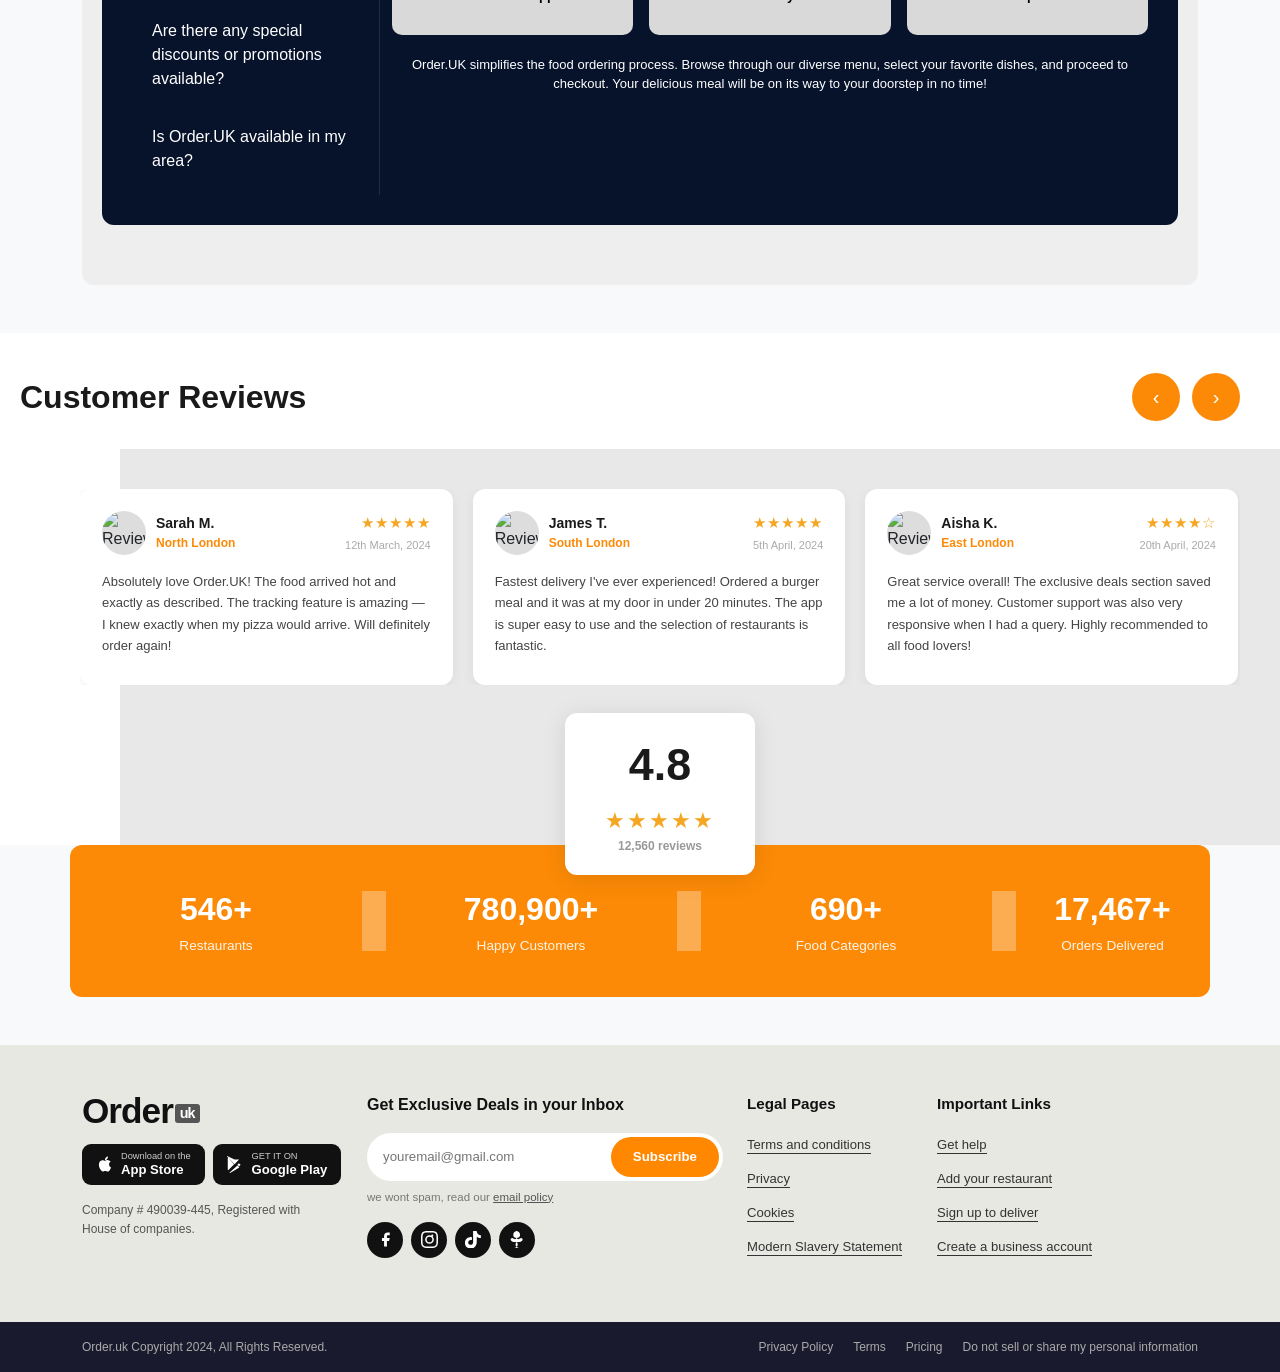
==== commit c3bbd456: "updated files" ====
--- a/index.html
+++ b/index.html
@@ -1,1831 +1,729 @@
-<!DOCTYPE html>
-<html lang="en">
-
-<head>
-  <meta charset="UTF-8">
-  <title>Order UK</title>
-
-  <!-- Bootstrap -->
-  <link href="https://cdn.jsdelivr.net/npm/bootstrap@5.3.0/dist/css/bootstrap.min.css" rel="stylesheet">
-
-  <style>
-    * {
-      margin: 0;
-      padding: 0;
-    }
-
-    body {
-      font-family: Arial, sans-serif;
-    }
-
-    /* TOPBAR */
-    .topbar {
-      background: #f8f9fa;
-      padding: 8px 20px;
-      font-size: 14px;
-    }
-
-    .promo {
-      color: #ff8800;
-      font-weight: 600;
-    }
-
-    .location {
-      cursor: pointer;
-      color: #ff8800;
-      margin-left: 10px;
-    }
-
-    .cart-box {
-      background: #0d6efd;
-      color: white;
-      padding: 8px 15px;
-      border-radius: 10px;
-      display: flex;
-      align-items: center;
-      gap: 10px;
-    }
-
-    /* NAVBAR */
-    .navbar-custom {
-      padding: 15px 20px;
-    }
-
-    .brand {
-      font-size: 28px;
-      font-weight: bold;
-    }
-
-    .brand span {
-      color: #ff8800;
-    }
-
-    .nav-link.active {
-      background: #ff8800;
-      color: white !important;
-      border-radius: 20px;
-      padding: 6px 15px;
-    }
-
-    .login-btn {
-      background: #0b1320;
-      color: white;
-      border-radius: 20px;
-      padding: 8px 20px;
-    }
-
-    /* hero section styling */
-
-    /* ── HERO WRAPPER ── */
-    .hero-section {
-      position: relative;
-      background: #03081F;
-      width: 100%;
-      max-width: 1528px;
-      min-height: 610px;
-      overflow: hidden;
-      border-radius: 0;
-    }
-
-    /* ── ORANGE BLOB (right half ellipse) ── */
-    .orange-blob {
-      position: absolute;
-      right: -2%;
-      top: 5%;
-      width: 52%;
-      height: 120%;
-      background: #FC8A06;
-      border-radius: 60% 0 0 60% / 50% 0 0 50%;
-      z-index: 1;
-    }
-
-    /* ── GHOST (faded face behind person) ── */
-    .ghost-img {
-      position: absolute;
-      left: 42%;
-      top: 60%;
-      transform: translate(-50%, -50%);
-      width: 805px;
-      height: 537px;
-      object-fit: cover;
-      object-position: top center;
-      border-radius: 50%;
-      /* opacity: 0.08; */
-      filter: grayscale(1);
-      z-index: 2;
-    }
-
-    /* ── MAIN PERSON (pizza girl) ── */
-    .person-img {
-      position: absolute;
-      bottom: 0;
-      left: 55%;
-      transform: translateX(-50%);
-      height: 100%;
-      max-height: 541px;
-      max-width: 465px;
-      object-fit: cover;
-      object-position: top center;
-      z-index: 3;
-      pointer-events: none;
-    }
-
-    /* ── LEFT TEXT CONTENT ── */
-    .hero-left {
-      position: relative;
-      z-index: 10;
-      padding: 170px 40px;
-    }
-
-    .hero-subtitle {
-      color: #b0bec5;
-      font-size: 16px;
-      font-weight: 400;
-      margin-bottom: 10px;
-    }
-
-    .hero-title {
-      color: #ffffff;
-      font-size: 50px;
-      font-weight: 600;
-      line-height: 1.1;
-      margin-bottom: 2px;
-    }
-
-    .hero-title-orange {
-      color: #FC8A06;
-      font-size: 50px;
-      font-weight: 600;
-      line-height: 1.2;
-      display: block;
-    }
-
-    .search-label {
-      color: #90a4ae;
-      font-size: 12px;
-      margin: 30px 0 10px 20px;
-    }
-
-    /* ── SEARCH BAR ── */
-    .search-bar {
-      display: flex;
-      align-items: center;
-      background: #ffffff;
-      border-radius: 50px;
-      overflow: hidden;
-      max-width: 400px;
-      box-shadow: 0 4px 20px rgba(0, 0, 0, 0.2);
-    }
-
-    .search-bar input {
-      flex: 1;
-      border: none;
-      outline: none;
-      padding: 13px 20px;
-      font-size: 13px;
-      color: #555;
-      font-family: 'Poppins', sans-serif;
-      background: transparent;
-    }
-
-    .search-bar input::placeholder {
-      color: #aaa;
-    }
-
-    .search-bar button {
-      background: #FC8A06;
-      color: #fff;
-      border: none;
-      padding: 13px 28px;
-      font-size: 13px;
-      font-weight: 600;
-      font-family: 'Poppins', sans-serif;
-      border-radius: 50px;
-      cursor: pointer;
-      transition: background 0.2s;
-      white-space: nowrap;
-    }
-
-    .search-bar button:hover {
-      background: #ea6500;
-    }
-
-    /* ── NOTIFICATION CARDS (right side) ── */
-    .cards-column {
-      position: relative;
-      z-index: 10;
-      display: flex;
-      flex-direction: column;
-      justify-content: center;
-      gap: 60px;
-      padding: 30px 30px 30px 20px;
-    }
-
-    .notify-card {
-      background: #ffffff;
-      border-radius: 12px;
-      padding: 10px 14px;
-      min-width: 220px;
-      max-width: 390px;
-      position: relative;
-      box-shadow: 0 4px 20px rgba(0, 0, 0, 0.15);
-      animation: slideIn 0.5s ease both;
-    }
-
-    #card-2 {
-      margin-left: 40px;
-    }
-
-    #card-1 {
-      margin-left: -60px;
-
-    }
-
-    .notify-card:nth-child(1) {
-      animation-delay: 0.1s;
-    }
-
-    .notify-card:nth-child(2) {
-      animation-delay: 0.25s;
-    }
-
-    .notify-card:nth-child(3) {
-      animation-delay: 0.4s;
-    }
-
-    @keyframes slideIn {
-      from {
-        opacity: 0;
-        transform: translateX(30px);
-      }
-
-      to {
-        opacity: 1;
-        transform: translateX(0);
-      }
-    }
-
-    .card-step-num {
-      position: absolute;
-      top: -30px;
-      right: 5px;
-      font-size: 30px;
-      font-weight: 800;
-      color: rgba(255, 255, 255, 0.2);
-      line-height: 1;
-      font-family: 'Poppins', sans-serif;
-    }
-
-    .card-header-row {
-      display: flex;
-      align-items: center;
-      justify-content: space-between;
-      margin-bottom: 3px;
-    }
-
-    .brand-label {
-      font-size: 12px;
-      font-weight: 700;
-      color: #111;
-    }
-
-    .brand-label span {
-      color: #f97316;
-    }
-
-    .card-time {
-      font-size: 10px;
-      color: #aaa;
-    }
-
-    .card-title {
-      font-size: 12px;
-      font-weight: 700;
-      color: #111;
-      margin-bottom: 1px;
-    }
-
-    .card-desc {
-      font-size: 11px;
-      color: #777;
-    }
-
-    /* ── RESPONSIVE ── */
-    @media (max-width: 768px) {
-
-      .hero-title,
-      .hero-title-orange {
-        font-size: 28px;
-      }
-
-      .cards-column {
-        padding: 20px 16px;
-      }
-
-      .notify-card {
-        min-width: 180px;
-      }
-
-      .person-img {
-        height: 80%;
-        left: 40%;
-      }
-
-      .ghost-img {
-        left: 40%;
-        width: 200px;
-        height: 200px;
-      }
-    }
-
-    @media (max-width: 576px) {
-      .person-img {
-        display: none;
-      }
-
-      .ghost-img {
-        display: none;
-      }
-
-
-    }
-
-    /* <!-- ===== deal section CSS ===== --> */
-    .food-card {
-      cursor: pointer;
-    }
-
-    .food-img {
-      height: 300px;
-      object-fit: cover;
-      display: block;
-      transition: transform 0.3s ease;
-    }
-
-    .food-card:hover .food-img {
-      transform: scale(1.04);
-    }
-
-    .discount-badge {
-      background-color: #1a1f36;
-      font-size: 13px;
-    }
-
-    .card-overlay {
-      background: linear-gradient(to top, rgba(0, 0, 0, 0.72) 0%, transparent 100%);
-    }
-
-    .filter-tab {
-      border: 1.5px solid #ddd;
-      color: #555;
-      font-size: 14px;
-      font-weight: 500;
-      background: #fff;
-      transition: all 0.2s;
-    }
-
-    .filter-tab:hover {
-      border-color: #F5A623;
-      color: #F5A623;
-    }
-
-    .filter-tab.active {
-      border-color: #F5A623;
-      color: #F5A623;
-      font-weight: 600;
-    }
-
-    /* popular section css */
-
-    /* --- Section Title --- */
-    .categories-title {
-      font-size: 22px;
-      color: #111;
-    }
-
-    /* --- Card Base --- */
-    .cat-card {
-      border: 1px solid #e8e8e8;
-      background: #fff;
-      transition: transform 0.25s ease, box-shadow 0.25s ease;
-      cursor: pointer;
-    }
-
-    .cat-card:hover {
-      transform: translateY(-4px);
-      box-shadow: 0 8px 24px rgba(0, 0, 0, 0.10);
-    }
-
-    /* --- Image Wrapper --- */
-    .cat-img-wrap {
-      background-color: #f9f6ee;
-      /* light cream bg like screenshot */
-      padding: 10px;
-    }
-
-    .cat-img {
-      height: 130px;
-      object-fit: cover;
-      border-radius: 8px;
-      display: block;
-    }
-
-    /* --- Card Info Bottom --- */
-    .cat-info {
-      background-color: #12172b !important;
-      min-height: 58px;
-    }
-
-    .cat-name {
-      font-size: 13px;
-      color: #F5A623 !important;
-      line-height: 1.3;
-    }
-
-    .cat-info small {
-      font-size: 11px;
-      color: rgba(255, 255, 255, 0.5) !important;
-    }
-
-    /* ===== RESPONSIVE ===== */
-
-    /* Large Desktop */
-    @media (min-width: 1200px) {
-      .cat-img {
-        height: 140px;
-      }
-
-      .categories-title {
-        font-size: 24px;
-      }
-    }
-
-    /* Laptop */
-    @media (max-width: 1199px) {
-      .cat-img {
-        height: 125px;
-      }
-    }
-
-    /* Tablet Landscape */
-    @media (max-width: 991px) {
-      .cat-img {
-        height: 115px;
-      }
-
-      .categories-title {
-        font-size: 19px;
-      }
-
-      .cat-name {
-        font-size: 12px;
-      }
-    }
-
-    /* Tablet Portrait — 2 cards per row */
-    @media (max-width: 767px) {
-      .categories-title {
-        font-size: 17px;
-      }
-
-      .cat-img {
-        height: 130px;
-      }
-
-      .cat-name {
-        font-size: 12px;
-      }
-
-      .cat-info {
-        min-height: 52px;
-      }
-    }
-
-    /* Mobile Large — 2 cards per row */
-    @media (max-width: 575px) {
-      .categories-title {
-        font-size: 15px;
-      }
-
-      .cat-img {
-        height: 110px;
-      }
-
-      .cat-img-wrap {
-        padding: 8px;
-      }
-
-      .cat-name {
-        font-size: 11px;
-      }
-
-      .cat-info {
-        padding: 6px 10px !important;
-        min-height: 48px;
-      }
-
-      .cat-info small {
-        font-size: 10px;
-      }
-    }
-
-    /* Mobile Small */
-    @media (max-width: 400px) {
-      .cat-img {
-        height: 95px;
-      }
-
-      .cat-name {
-        font-size: 10px;
-      }
-    }
-
-    /* papoluar resturant css */
-
-    .section-title {
-      font-weight: 700;
-      font-size: 28px;
-      margin-bottom: 20px;
-    }
-
-    .restaurant-card {
-      border-radius: 12px;
-      overflow: hidden;
-      text-align: center;
-      transition: 0.3s;
-      cursor: pointer;
-    }
-
-    .restaurant-card:hover {
-      transform: translateY(-5px);
-    }
-
-    .card-top {
-      height: 120px;
-      display: flex;
-      align-items: center;
-      justify-content: center;
-    }
-
-    .card-top img {
-      width: 100%;
-      height: 100%;
-      object-fit: cover;
-    }
-
-    .card-bottom {
-      background: #ff8c00;
-      color: #fff;
-      padding: 10px;
-      font-weight: 600;
-    }
-
-    /* new person section css */
-
-    .hero2 {
-      background: #e9e9e9;
-      border-radius: 20px;
-      padding-top: 20px;
-      padding-left: 20px;
-      overflow: hidden;
-    }
-
-    .hero2 img {
-      max-width: 100%;
-      height: auto;
-    }
-
-
-    .hero-title2 {
-      font-size: 48px;
-      font-weight: 700;
-      color: #0c1222;
-    }
-
-    .hero-title2 span {
-      background: #ff9900;
-      color: #000;
-      font-size: 14px;
-      padding: 2px 6px;
-      border-radius: 4px;
-      vertical-align: middle;
-    }
-
-    .highlight-box {
-      display: inline-block;
-      background: #0c1222;
-      color: #fff;
-      padding: 10px 30px 10px 10px;
-      border-radius: 40px;
-      margin-top: 15px;
-      font-size: 24px;
-      font-weight: 600;
-
-    }
-
-    .highlight-box h3 {
-      padding: 0px 60px;
-    }
-
-    .highlight-box span {
-      color: #ff9900;
-    }
-
-    .desc {
-      margin-top: 15px;
-      color: black;
-      font-size: 16px;
-      font-weight: bold;
-    }
-
-    .store-btn img {
-      height: 45px;
-      margin-right: 10px;
-    }
-
-    /* Responsive */
-    @media (max-width: 768px) {
-      .hero {
-        text-align: center;
-        padding: 25px;
-      }
-
-      .hero-title2 {
-        font-size: 32px;
-      }
-
-      .highlight-box {
-        font-size: 18px;
-      }
-
-      .store-btn {
-        justify-content: center;
-      }
-    }
-
-    /* person and rider section */
-    .partner-section {
-      padding: 40px 0;
-      background: #fff;
-    }
-
-    .promo-card {
-      position: relative;
-      border-radius: 16px;
-      overflow: hidden;
-      min-height: 340px;
-      display: flex;
-      flex-direction: column;
-      justify-content: flex-end;
-      padding: 0;
-    }
-
-    .promo-card img {
-      position: absolute;
-      inset: 0;
-      width: 100%;
-      height: 100%;
-      object-fit: cover;
-      object-position: center top;
-    }
-
-    /* .promo-card .dark-overlay {
-    position: absolute;
-    inset: 0;
-    background: linear-gradient(to top, rgba(0,0,0,0.82) 40%, rgba(0,0,0,0.15) 100%);
-  } */
-    .promo-card .top-badge {
-      position: absolute;
-      top: 0px;
-      left: 18px;
-      background: #fff;
-      color: #111;
-      font-size: 0.78rem;
-      font-weight: 700;
-      padding: 10px 14px;
-      border-radius: 8px;
-      z-index: 2;
-    }
-
-    .promo-card .card-body-content {
-      position: relative;
-      z-index: 2;
-      padding: 24px;
-    }
-
-    .promo-card .sub-label {
-      color: #e8730a;
-      font-size: 0.85rem;
-      font-style: italic;
-      margin-bottom: 4px;
-    }
-
-    .promo-card .main-title {
-      color: #fff;
-      font-size: 2rem;
-      font-weight: 800;
-      margin-bottom: 16px;
-      line-height: 1.1;
-    }
-
-    .promo-card .btn-started {
-      background: #e8730a;
-      color: #fff;
-      border: none;
-      border-radius: 50px;
-      padding: 10px 28px;
-      font-size: 0.95rem;
-      font-weight: 600;
-      cursor: pointer;
-      display: inline-block;
-      text-decoration: none;
-    }
-
-    .promo-card .btn-started:hover {
-      background: #cf6309;
-      color: #fff;
-    }
-
-    @media (max-width: 767px) {
-      .promo-card {
-        min-height: 280px;
-        margin-bottom: 16px;
-        min-width: 100%;
-      }
-
-      .promo-card .main-title {
-        font-size: 1.6rem;
-      }
-    }
-
-    /* faq section */
-    body {
-      background: #f5f5f5;
-    }
-
-    /* Section */
-    .faq-section {
-      background: #eee;
-      padding: 60px 20px;
-      border-radius: 12px;
-    }
-
-    /* Tabs */
-    .faq-tabs {
-      display: flex;
-      gap: 20px;
-      justify-content: center;
-      margin-bottom: 30px;
-    }
-
-    .faq-tabs a {
-      text-decoration: none;
-      color: #555;
-      font-weight: 500;
-    }
-
-    .faq-tabs .active {
-      border: 2px solid orange;
-      padding: 6px 14px;
-      border-radius: 20px;
-      color: black;
-    }
-
-    /* Dark box */
-    .faq-box {
-      background: #07122b;
-      border-radius: 12px;
-      padding: 30px;
-      color: white;
-    }
-
-    /* Left menu */
-    .faq-menu {
-      border-right: 1px solid rgba(255, 255, 255, 0.1);
-    }
-
-    .faq-menu button {
-      width: 100%;
-      text-align: center;
-      background: transparent;
-      border: none;
-      color: #fff;
-      padding: 12px;
-      border-radius: 20px;
-      margin-bottom: 10px;
-    }
-
-    .faq-menu .active {
-      background: orange;
-      color: black;
-      font-weight: 500;
-      display: flex;
-      justify-content: center;
-    }
-
-    .faq-tabs a {
-      text-decoration: none;
-      color: #555;
-      font-weight: 500;
-      padding: 6px 14px;
-      border: 2px solid transparent;
-      /* IMPORTANT */
-      border-radius: 20px;
-      display: inline-block;
-    }
-
-    .faq-tabs a.active {
-      border-color: orange;
-      color: black;
-    }
-
-    /* Cards */
-    .step-card {
-      background: #D9D9D9;
-      border-radius: 10px;
-      padding: 15px;
-      text-align: center;
-      min-width: 238px;
-      height: 285px;
-    }
-
-    .step-card img {
-      width: 128px;
-      height: 128px;
-      margin-bottom: 10px;
-    }
-
-    .step-title {
-      font-weight: 700;
-      margin-bottom: 5px;
-      color: black;
-    }
-
-    .step-text {
-      font-size: 13px;
-      color: black;
-      font-weight: 600;
-    }
-
-    /* Bottom text */
-    .faq-desc {
-      text-align: center;
-      margin-top: 20px;
-      font-size: 13px;
-      color: #fff;
-    }
-
-    /* Responsive */
-    @media (max-width: 768px) {
-      .faq-menu {
-        flex-direction: row;
-        overflow-x: auto;
-      }
-
-      .faq-menu button {
-        white-space: nowrap;
-      }
-
-      .faq-tabs {
-        justify-content: center;
-      }
-    }
-
-    /* stat section */
-    .stats-section .container {
-      background: #FC8A06;
-      padding: 40px 0;
-      border-radius: 12px;
-    }
-
-    .stat-item {
-      text-align: center;
-      color: #fff;
-    }
-
-    .stat-number {
-      font-family: 'Nunito', sans-serif;
-      font-size: 2rem;
-      font-weight: 900;
-      display: block;
-    }
-
-    .stat-label {
-      font-size: 0.85rem;
-      opacity: 0.9;
-      font-weight: 500;
-    }
-
-    .stat-divider {
-      width: 1px;
-      height: 60px;
-      background: rgba(255, 255, 255, 0.3);
-    }
-
-    /* footer section  */
-
-    .footer-main {
-      background: #e8e8e3;
-      padding: 50px 0 30px;
-    }
-
-    .brand-logo {
-      font-size: 2.2rem;
-      font-weight: 900;
-      color: #111;
-      letter-spacing: -1px;
-      line-height: 1;
-    }
-
-    .brand-logo .uk-box {
-      display: inline-block;
-      background: #555;
-      color: #fff;
-      font-size: 0.9rem;
-      font-weight: 800;
-      padding: 2px 5px;
-      border-radius: 3px;
-      vertical-align: middle;
-      margin-left: 2px;
-    }
-
-    .store-btns {
-      display: flex;
-      gap: 8px;
-      margin: 16px 0;
-      flex-wrap: wrap;
-    }
-
-    .store-btn {
-      background: #111;
-      color: #fff;
-      border-radius: 9px;
-      padding: 7px 14px;
-      display: flex;
-      align-items: center;
-      gap: 7px;
-      text-decoration: none;
-      min-width: 118px;
-    }
-
-    .store-btn .btn-label {
-      display: flex;
-      flex-direction: column;
-      line-height: 1.2;
-    }
-
-    .store-btn .small-txt {
-      font-size: 0.58rem;
-      color: #ccc;
-      font-weight: 400;
-    }
-
-    .store-btn .big-txt {
-      font-size: 0.82rem;
-      font-weight: 700;
-      color: #fff;
-    }
-
-    .company-text {
-      font-size: 0.75rem;
-      color: #555;
-      line-height: 1.6;
-      margin-top: 14px;
-    }
-
-    .subscribe-title {
-      font-size: 1rem;
-      font-weight: 800;
-      color: #111;
-      margin-bottom: 14px;
-    }
-
-    .subscribe-wrap {
-      display: flex;
-      background: #fff;
-      border-radius: 50px;
-      overflow: hidden;
-      padding: 4px 4px 4px 16px;
-      align-items: center;
-      margin-bottom: 8px;
-    }
-
-    .subscribe-wrap input {
-      border: none;
-      outline: none;
-      background: transparent;
-      font-size: 0.83rem;
-      color: #888;
-      flex: 1;
-      padding: 6px 0;
-    }
-
-    .subscribe-wrap button {
-      background: #e8730a;
-      color: #fff;
-      border: none;
-      border-radius: 50px;
-      padding: 10px 22px;
-      font-size: 0.83rem;
-      font-weight: 700;
-      cursor: pointer;
-      white-space: nowrap;
-    }
-
-    .subscribe-wrap button:hover {
-      background: #cf6309;
-    }
-
-    .spam-text {
-      font-size: 0.72rem;
-      color: #777;
-      margin-bottom: 18px;
-    }
-
-    .spam-text a {
-      color: #555;
-      text-decoration: underline;
-    }
-
-    .social-icons {
-      display: flex;
-      gap: 12px;
-      margin-top: 4px;
-    }
-
-    .social-icon {
-      width: 36px;
-      height: 36px;
-      background: #111;
-      border-radius: 50%;
-      display: flex;
-      align-items: center;
-      justify-content: center;
-    }
-
-    .social-icon svg {
-      width: 17px;
-      height: 17px;
-      fill: #fff;
-    }
-
-    .footer-link-title {
-      font-size: 0.95rem;
-      font-weight: 800;
-      color: #111;
-      margin-bottom: 14px;
-    }
-
-    .footer-links {
-      list-style: none;
-      padding: 0;
-    }
-
-    .footer-links li {
-      margin-bottom: 10px;
-    }
-
-    .footer-links li a {
-      font-size: 0.82rem;
-      color: #333;
-      text-decoration: none;
-      border-bottom: 1px solid #333;
-      padding-bottom: 1px;
-    }
-
-    .footer-links li a:hover {
-      color: #e8730a;
-      border-color: #e8730a;
-    }
-
-    .footer-bottom {
-      background: #1a1a2e;
-      padding: 16px 0;
-    }
-
-    .footer-bottom-text {
-      font-size: 0.75rem;
-      color: #aaa;
-      margin: 0;
-    }
-
-    .footer-bottom-links {
-      display: flex;
-      gap: 20px;
-      flex-wrap: wrap;
-      justify-content: flex-end;
-    }
-
-    .footer-bottom-links a {
-      font-size: 0.75rem;
-      color: #aaa;
-      text-decoration: none;
-    }
-
-    .footer-bottom-links a:hover {
-      color: #fff;
-    }
-
-    @media (max-width: 767px) {
-      .footer-bottom-links {
-        justify-content: flex-start;
-        margin-top: 8px;
-      }
-
-      .footer-col {
-        margin-bottom: 28px;
-      }
-    }
-  </style>
-</head>
-
-<body>
-
-  <!-- TOPBAR -->
-  <div class="topbar d-flex justify-content-between align-items-center">
-
-    <div>
-      ⭐ Get 5% off your first order,
-      <span class="promo">Promo: ORDER5</span>
-    </div>
-
-    <div class="d-flex align-items-center gap-3">
-
-      <div>
-        📍 <span id="addressText">Regent Street, A4, A4201, London</span>
-        <span class="location" onclick="openModal()">Change Location</span>
-      </div>
-
-      <a href="order.html" class="cart-box">
-        🛒 <span id="cartCount">0</span> Items
-        <span>GBP <span id="cartPrice">0.00</span></span>
-      </a>
-
-    </div>
-  </div>
-
-  <!-- NAVBAR -->
-  <nav class="navbar navbar-expand-lg navbar-light bg-white navbar-custom shadow-sm sticky-top">
-
-    <div class="container-fluid">
-
-      <a class="navbar-brand brand" href="#">
-        Order<span>UK</span>
-      </a>
-
-      <button class="navbar-toggler" data-bs-toggle="collapse" data-bs-target="#menu">
-        ☰
-      </button>
-
-      <div class="collapse navbar-collapse justify-content-center" id="menu">
-
-        <ul class="navbar-nav gap-5">
-
-          <li class="nav-item">
-            <a class="nav-link active" href="#">Home</a>
-          </li>
-
-          <li class="nav-item">
-            <a class="nav-link" href="#browse-menu">Browse Menu</a>
-          </li>
-
-          <li class="nav-item">
-            <a class="nav-link" href="#special-offers">Special Offers</a>
-          </li>
-
-          <li class="nav-item">
-            <a class="nav-link" href="resturent.html">Restaurants</a>
-          </li>
-
-          <li class="nav-item">
-            <a class="nav-link" href="#">Track Order</a>
-          </li>
-
-        </ul>
-      </div>
-
-      <button class="login-btn">👤 Login/Signup</button>
-
-    </div>
-  </nav>
-
-  <!-- MODAL (Change Location) -->
-  <div class="modal fade" id="locationModal">
-    <div class="modal-dialog">
-      <div class="modal-content p-3">
-
-        <h5>Change Address</h5>
-
-        <input type="text" id="newAddress" class="form-control my-3" placeholder="Enter new address">
-
-        <button class="btn btn-success" onclick="saveAddress()">Save</button>
-
-      </div>
-    </div>
-  </div>
-
-  <!-- hero section -->
-  <div class="hero-section w-100" id="browse-menu">
-    <!-- Orange background blob -->
-    <div class="orange-blob"></div>
-
-    <!-- Ghost / faded face in background -->
-    <img class="ghost-img" src="images/ghost-image.png" alt="" />
-
-    <!-- Pizza Girl (main person) -->
-    <img class="person-img" src="images/person-hero.png" alt="Girl holding pizza" />
-
-    <!-- Bootstrap Row -->
-    <div class="container-fluid h-100 px-0">
-      <div class="row g-0 align-items-stretch" style="min-height:420px;">
-
-        <!-- LEFT: Text + Search -->
-        <div class="col-lg-5 col-md-6">
-          <div class="hero-left">
-            <p class="hero-subtitle">Order Restaurant food, takeaway and groceries.</p>
-            <h1 class="hero-title">
-              Feast Your Senses,
-              <span class="hero-title-orange">Fast and Fresh</span>
-            </h1>
-            <p class="search-label">Enter a postcode to see what we deliver</p>
-            <div class="search-bar">
-              <input type="text" id="postcodeInput" placeholder="e.g. EC4R 3TE" />
-              <button onclick="handleSearch()">Search</button>
-            </div>
-          </div>
-        </div>
-
-        <!-- MIDDLE: spacer for person image -->
-        <div class="col-lg-3 col-md-2 d-none d-md-block"></div>
-
-        <!-- RIGHT: Notification Cards -->
-        <div class="col-lg-4 col-md-4 d-flex align-items-center">
-          <div class="cards-column w-100">
-
-            <!-- Card 1 -->
-            <div class="notify-card" id="card-1">
-              <div class="card-step-num">1</div>
-              <div class="card-header-row">
-                <span class="brand-label">Order<span>&#9632;</span></span>
-                <span class="card-time">now</span>
-              </div>
-              <div class="card-title">We've Received your order!</div>
-              <div class="card-desc">Awaiting Restaurant acceptance</div>
-            </div>
-
-            <!-- Card 2 -->
-            <div class="notify-card" id="card-2">
-              <div class="card-step-num">2</div>
-              <div class="card-header-row">
-                <span class="brand-label">Order<span>&#9632;</span></span>
-                <span class="card-time">now</span>
-              </div>
-              <div class="card-title">Order Accepted! ✅</div>
-              <div class="card-desc">Your order will be delivered shortly</div>
-            </div>
-
-            <!-- Card 3 -->
-            <div class="notify-card">
-              <div class="card-step-num">3</div>
-              <div class="card-header-row">
-                <span class="brand-label">Order<span>&#9632;</span></span>
-                <span class="card-time">now</span>
-              </div>
-              <div class="card-title">Your rider's nearby 🎉</div>
-              <div class="card-desc">They're almost there – get ready!</div>
-            </div>
-
-          </div>
-        </div>
-
-      </div>
-    </div>
-  </div>
-
-  <!-- ===== DEALS SECTION ===== -->
-  <section class="deals-section py-4 bg-white">
-    <div class="container" id="deals-section">
-
-      <!-- Header Row -->
-      <div class="d-flex align-items-center justify-content-between flex-wrap gap-3 mb-4">
-        <h2 class="deals-title fw-bold mb-0 fs-5">
-          🎉 Up to -40% <strong>Order.uk exclusive deals</strong>
-        </h2>
-        <div class="filter-tabs d-flex gap-2 flex-wrap">
-          <button class="btn filter-tab rounded-pill px-4 py-2">Vegan</button>
-          <button class="btn filter-tab rounded-pill px-4 py-2">Sushi</button>
-          <button class="btn filter-tab rounded-pill px-4 py-2 active">Pizza &amp; Fast food</button>
-          <button class="btn filter-tab rounded-pill px-4 py-2">others</button>
-        </div>
-      </div>
-
-      <!-- Cards Grid -->
-      <div class="row g-3" id="dealsGrid">
-        <!-- Card 1 -->
-        <div class="col-12 col-md-4 deal-item" data-category="fastfood">
-          <div class="food-card position-relative rounded-4 overflow-hidden">
-            <img src="https://images.unsplash.com/photo-1568901346375-23c9450c58cd?w=700&q=80" class="w-100 food-img"
-              alt="Chef Burgers London" />
-            <span
-              class="discount-badge position-absolute top-0 end-0 m-3 text-white fw-bold rounded-3 px-2 py-1">-40%</span>
-            <div class="card-overlay position-absolute bottom-0 start-0 w-100 p-3">
-              <small class="text-warning fw-semibold d-block">Restaurant</small>
-              <span class="text-white fw-bold fs-6">Chef Burgers London</span>
-            </div>
-          </div>
-        </div>
-        <!-- Card 2 -->
-        <div class="col-12 col-md-4 deal-item" data-category="vegan">
-          <div class="food-card position-relative rounded-4 overflow-hidden">
-            <img src="https://images.unsplash.com/photo-1546069901-ba9599a7e63c?w=700&q=80" class="w-100 food-img"
-              alt="Grand Ai Cafe London" />
-            <span
-              class="discount-badge position-absolute top-0 end-0 m-3 text-white fw-bold rounded-3 px-2 py-1">-20%</span>
-            <div class="card-overlay position-absolute bottom-0 start-0 w-100 p-3">
-              <small class="text-warning fw-semibold d-block">Restaurant</small>
-              <span class="text-white fw-bold fs-6">Grand Ai Cafe London</span>
-            </div>
-          </div>
-        </div>
-        <!-- Card 3 -->
-        <div class="col-12 col-md-4 deal-item" data-category="fastfood">
-          <div class="food-card position-relative rounded-4 overflow-hidden">
-            <img src="images/Rectangle 8.png" class="w-100 food-img" alt="Butterbrot Cafe London" />
-            <span
-              class="discount-badge position-absolute top-0 end-0 m-3 text-white fw-bold rounded-3 px-2 py-1">-17%</span>
-            <div class="card-overlay position-absolute bottom-0 start-0 w-100 p-3">
-              <small class="text-warning fw-semibold d-block">Restaurant</small>
-              <span class="text-white fw-bold fs-6">Butterbrot Caf'e London</span>
-            </div>
-          </div>
-        </div>
-      </div>
-  </section>
-  <!-- End Cards Grid -->
-  <!-- ===== POPULAR CATEGORIES SECTION ===== -->
-  <section class="categories-section py-5 bg-white" id="special-offers">
-    <div class="container" id="popular-section">
-
-      <!-- Section Title -->
-      <h2 class="categories-title fw-bold mb-4">Order.uk Popular Categories 😄</h2>
-
-      <!-- Categories Grid -->
-      <div class="row g-3">
-
-        <!-- Card 1 -->
-        <div class="col-6 col-sm-4 col-md-3 col-lg-2">
-          <div class="cat-card rounded-3 overflow-hidden">
-            <div class="cat-img-wrap">
-              <img src="https://images.unsplash.com/photo-1568901346375-23c9450c58cd?w=400&q=80" class="cat-img w-100"
-                alt="Burgers & Fast food" />
-            </div>
-            <div class="cat-info bg-dark px-3 py-2">
-              <p class="cat-name text-warning fw-bold mb-0">Burgers &amp; Fast food</p>
-              <small class="text-white-50">21 Restaurants</small>
-            </div>
-          </div>
-        </div>
-
-        <!-- Card 2 -->
-        <div class="col-6 col-sm-4 col-md-3 col-lg-2">
-          <div class="cat-card rounded-3 overflow-hidden">
-            <div class="cat-img-wrap">
-              <img src="https://images.unsplash.com/photo-1512621776951-a57141f2eefd?w=400&q=80" class="cat-img w-100"
-                alt="Salads" />
-            </div>
-            <div class="cat-info bg-dark px-3 py-2">
-              <p class="cat-name text-warning fw-bold mb-0">Salads</p>
-              <small class="text-white-50">32 Restaurants</small>
-            </div>
-          </div>
-        </div>
-
-        <!-- Card 3 -->
-        <div class="col-6 col-sm-4 col-md-3 col-lg-2">
-          <div class="cat-card rounded-3 overflow-hidden">
-            <div class="cat-img-wrap">
-              <img src="https://images.unsplash.com/photo-1555949258-eb67b1ef0ceb?w=400&q=80" class="cat-img w-100"
-                alt="Pasta & Casuals" />
-            </div>
-            <div class="cat-info px-3 py-2" style="background-color: #1a1f36;">
-              <p class="cat-name fw-bold mb-0" style="color: #F5A623;">Pasta &amp; Casuals</p>
-              <small class="text-white-50">4 Restaurants</small>
-            </div>
-          </div>
-        </div>
-
-        <!-- Card 4 -->
-        <div class="col-6 col-sm-4 col-md-3 col-lg-2">
-          <div class="cat-card rounded-3 overflow-hidden">
-            <div class="cat-img-wrap">
-              <img src="https://images.unsplash.com/photo-1513104890138-7c749659a591?w=400&q=80" class="cat-img w-100"
-                alt="Pizza" />
-            </div>
-            <div class="cat-info bg-dark px-3 py-2">
-              <p class="cat-name text-warning fw-bold mb-0">Pizza</p>
-              <small class="text-white-50">32 Restaurants</small>
-            </div>
-          </div>
-        </div>
-
-        <!-- Card 5 -->
-        <div class="col-6 col-sm-4 col-md-3 col-lg-2">
-          <div class="cat-card rounded-3 overflow-hidden">
-            <div class="cat-img-wrap">
-              <img src="https://images.unsplash.com/photo-1533089860892-a7c6f0a88666?w=400&q=80" class="cat-img w-100"
-                alt="Breakfast" />
-            </div>
-            <div class="cat-info bg-dark px-3 py-2">
-              <p class="cat-name text-warning fw-bold mb-0">Breakfast</p>
-              <small class="text-white-50">4 Restaurants</small>
-            </div>
-          </div>
-        </div>
-
-        <!-- Card 6 -->
-        <div class="col-6 col-sm-4 col-md-3 col-lg-2">
-          <div class="cat-card rounded-3 overflow-hidden">
-            <div class="cat-img-wrap">
-              <img src="https://images.unsplash.com/photo-1547592180-85f173990554?w=400&q=80" class="cat-img w-100"
-                alt="Soups" />
-            </div>
-            <div class="cat-info bg-dark px-3 py-2">
-              <p class="cat-name text-warning fw-bold mb-0">Soups</p>
-              <small class="text-white-50">32 Restaurants</small>
-            </div>
-          </div>
-        </div>
-
-      </div>
-      <!-- End Row -->
-
-    </div>
-  </section>
-  <!-- ===== END POPULAR CATEGORIES ===== -->
-  <!-- start papolar resturant  -->
-
-  <div class="container py-3">
-
-    <h2 class="section-title">Popular Restaurants</h2>
-
-    <div class="row g-4">
-
-      <!-- McDonald's -->
-      <div class="col-6 col-md-4 col-lg-2">
-        <div class="restaurant-card shadow-sm">
-          <div class="card-top bg-mcd">
-            <img src="images/Rectangle 13 (1).png">
-          </div>
-          <div class="card-bottom">McDonald's London</div>
-        </div>
-      </div>
-
-      <!-- Papa Johns -->
-      <div class="col-6 col-md-4 col-lg-2">
-        <div class="restaurant-card shadow-sm">
-          <div class="card-top bg-papa">
-            <img src="images/papa jones.png">
-          </div>
-          <div class="card-bottom">Papa Johns</div>
-        </div>
-      </div>
-
-      <!-- KFC -->
-      <div class="col-6 col-md-4 col-lg-2">
-        <div class="restaurant-card shadow-sm">
-          <div class="card-top bg-kfc">
-            <img src="images/macdonald.png">
-          </div>
-          <div class="card-bottom">KFC West London</div>
-        </div>
-      </div>
-
-      <!-- Texas Chicken -->
-      <div class="col-6 col-md-4 col-lg-2">
-        <div class="restaurant-card shadow-sm">
-          <div class="card-top bg-texas">
-            <img src="images/Rectangle 13 (2).png">
-          </div>
-          <div class="card-bottom">Texas Chicken</div>
-        </div>
-      </div>
-
-      <!-- Burger King -->
-      <div class="col-6 col-md-4 col-lg-2">
-        <div class="restaurant-card shadow-sm">
-          <div class="card-top bg-burger">
-            <img src="images/Rectangle 13 (3).png">
-          </div>
-          <div class="card-bottom">Burger King</div>
-        </div>
-      </div>
-
-      <!-- Shawarma -->
-      <div class="col-6 col-md-4 col-lg-2">
-        <div class="restaurant-card shadow-sm">
-          <div class="card-top bg-shawarma">
-            <img src="images/Rectangle 13 (4).png">
-          </div>
-          <div class="card-bottom">Shawarma 1</div>
-        </div>
-      </div>
-
-    </div>
-  </div>
-
-  <!-- new section persons -->
-
-  <div class="container my-5">
-    <div class="hero2">
-      <div class="row align-items-center">
-
-        <!-- Image -->
-        <div class="col-lg-6 mb-4 mb-lg-0" id="person-image">
-          <img src="images/friends-laughing-using-mobiles 2.png" alt="people">
-        </div>
-
-        <!-- Text -->
-        <div class="col-lg-6">
-          <h1 class="hero-title2">
-            Order<span>.UK</span>ing is more
-          </h1>
-
-          <div class="highlight-box">
-            <h3>
-              <span>Personalised</span> & Instant
-            </h3>
-          </div>
-
-          <p class="desc">
-            Download the Order.uk app for faster ordering
-          </p>
-
-          <div class="d-flex store-btn mt-3">
-            <img src="https://developer.apple.com/assets/elements/badges/download-on-the-app-store.svg">
-            <img src="https://upload.wikimedia.org/wikipedia/commons/7/78/Google_Play_Store_badge_EN.svg">
-          </div>
-
-        </div>
-
-      </div>
-    </div>
-  </div>
-
-  <!-- partner and rider section -->
-  <div class="partner-section py-1">
-    <div class="container px-3">
-      <div class="row g-3">
-
-        <!-- Card 1: Partner with us -->
-        <div class="col-12 col-lg-6">
-          <div class="promo-card">
-            <img src="images/partner.png" alt="Chef">
-            <div class="dark-overlay"></div>
-            <div class="top-badge">Earn more with lower fees</div>
-            <div class="card-body-content">
-              <p class="sub-label">Signup as a business</p>
-              <h2 class="main-title">Partner with us</h2>
-              <a href="#" class="btn-started">Get Started</a>
-            </div>
-          </div>
-        </div>
-
-        <!-- Card 2: Ride with us -->
-        <div class="col-12 col-lg-6">
-          <div class="promo-card">
-            <img src="images/rider.png" alt="Rider">
-            <div class="dark-overlay"></div>
-            <div class="top-badge">Avail exclusive perks</div>
-            <div class="card-body-content">
-              <p class="sub-label">Signup as a rider</p>
-              <h2 class="main-title">Ride with us</h2>
-              <a href="#" class="btn-started">Get Started</a>
-            </div>
-          </div>
-        </div>
-
-      </div>
-    </div>
-  </div>
-
-  <!-- faq section -->
-  <div class="container my-5">
-    <div class="faq-section">
-      <div class="d-flex flex-column flex-md-row align-items-center flex-wrap mb-4">
-        <!-- Heading -->
-        <h5 class="fw-bold me-auto mb-3">Know more about us!</h5>
-
-        <!-- Tabs -->
-        <div class="faq-tabs">
-          <a href="#" class="active">Frequent Questions</a>
-          <a href="#">Who we are?</a>
-          <a href="#">Partner Program</a>
-          <a href="#">Help & Support</a>
-        </div>
-      </div>
-
-      <!-- Dark Box -->
-      <div class="faq-box">
-        <div class="row g-4">
-
-          <!-- Left Menu -->
-          <div class="col-md-3 faq-menu">
-            <button class="active">How does Order.Juk work?</button>
-            <button>What payment methods are accepted?</button>
-            <button>Can I track my order in real-time?</button>
-            <button>Are there any special discounts or promotions available?</button>
-            <button>Is Order.Juk available in my area?</button>
-          </div>
-
-          <!-- Right Content -->
-          <div class="col-md-9">
-            <div class="row g-3">
-
-              <!-- Card 1 -->
-              <div class="col-12 col-sm-6 col-lg-4">
-                <div class="step-card">
-                  <div class="step-title">Place an Order!</div>
-                  <img src="images/order-food 1.png">
-                  <div class="step-text">
-                    Place order through our website or Mobile app
-                  </div>
-                </div>
-              </div>
-
-              <!-- Card 2 -->
-              <div class="col-12 col-sm-6 col-lg-4">
-                <div class="step-card">
-                  <div class="step-title">Track Progress</div>
-                  <img src="images/fq food 2.png">
-                  <div class="step-text">
-                    You can track your order status with delivery time
-                  </div>
-                </div>
-              </div>
-
-              <!-- Card 3 -->
-              <div class="col-12 col-sm-6 col-lg-4">
-                <div class="step-card">
-                  <div class="step-title">Get your Order!</div>
-                  <img src="images/fq food 3.png">
-                  <div class="step-text">
-                    Receive your order at a lightning fast speed!
-                  </div>
-                </div>
-              </div>
-
-            </div>
-
-            <!-- Bottom Text -->
-            <div class="faq-desc">
-              Order.UK simplifies the food ordering process. Browse through our diverse menu, select your favorite
-              dishes, and proceed to checkout. Your delicious meal will be on its way to your doorstep in no time!
-            </div>
-
-          </div>
-
-        </div>
-      </div>
-
-    </div>
-  </div>
-  <!-- stat section  -->
-  <section class="stats-section pb-5">
-    <div class="container">
-      <div class="d-flex justify-content-center align-items-center flex-wrap gap-4 gap-md-0">
-        <div class="col-6 col-md stat-item fade-up">
-          <span class="stat-number">546+</span>
-          <span class="stat-label">Restaurants</span>
-        </div>
-        <div class="stat-divider d-none d-md-block"></div>
-        <div class="col-6 col-md stat-item fade-up">
-          <span class="stat-number">780,900+</span>
-          <span class="stat-label">Happy Customers</span>
-        </div>
-        <div class="stat-divider d-none d-md-block"></div>
-        <div class="col-6 col-md stat-item fade-up">
-          <span class="stat-number">690+</span>
-          <span class="stat-label">Food Categories</span>
-        </div>
-        <div class="stat-divider d-none d-md-block"></div>
-        <div class="col-6 col-md stat-item fade-up">
-          <span class="stat-number">17,467+</span>
-          <span class="stat-label">Orders Delivered</span>
-        </div>
-      </div>
-    </div>
-  </section>
-
-  <!-- Footer Main -->
-  <div class="footer-main">
-    <div class="container py-5 ">
-      <div class="row g-4">
-
-        <!-- Col 1: Logo -->
-        <div class="col-12 col-sm-6 col-lg-3 footer-col">
-          <div class="brand-logo">Order<span class="uk-box">uk</span></div>
-          <div class="store-btns">
-            <a href="#" class="store-btn">
-              <svg width="18" height="18" viewBox="0 0 24 24" fill="white">
-                <path
-                  d="M18.71 19.5c-.83 1.24-1.71 2.45-3.05 2.47-1.34.03-1.77-.79-3.29-.79-1.53 0-2 .77-3.27.82-1.31.05-2.3-1.32-3.14-2.53C4.25 17 2.94 12.45 4.7 9.39c.87-1.52 2.43-2.48 4.12-2.51 1.28-.02 2.5.87 3.29.87.78 0 2.26-1.07 3.8-.91.65.03 2.47.26 3.64 1.98-.09.06-2.17 1.28-2.15 3.81.03 3.02 2.65 4.03 2.68 4.04-.03.07-.42 1.44-1.38 2.83M13 3.5c.73-.83 1.94-1.46 2.94-1.5.13 1.17-.34 2.35-1.04 3.19-.69.85-1.83 1.51-2.95 1.42-.15-1.15.41-2.35 1.05-3.11z" />
-              </svg>
-              <div class="btn-label"><span class="small-txt">Download on the</span><span class="big-txt">App
-                  Store</span></div>
-            </a>
-            <a href="#" class="store-btn">
-              <svg width="18" height="18" viewBox="0 0 24 24" fill="white">
-                <path
-                  d="M3.18 23.76c.28.15.6.19.92.1l12.39-7.17-2.63-2.63-10.68 9.7zm-1.7-20.1C1.17 4 1 4.5 1 5.1v13.8c0 .6.17 1.1.48 1.44l.08.07 7.74-7.74v-.18L1.56 3.59l-.08.07zm16.68 9.47l-2.19-2.19-2.19 2.19 2.19 2.19 2.19-2.19zm-8.07-7.26L.17 1.24C-.15 1.15-.47 1.19-.76 1.35L10.09 12.2l6-6.33z" />
-              </svg>
-              <div class="btn-label"><span class="small-txt">GET IT ON</span><span class="big-txt">Google
-                  Play</span></div>
-            </a>
-          </div>
-          <p class="company-text">Company # 490039-445, Registered with<br>House of companies.</p>
-        </div>
-
-        <!-- Col 2: Subscribe -->
-        <div class="col-12 col-sm-6 col-lg-4 footer-col">
-          <p class="subscribe-title">Get Exclusive Deals in your Inbox</p>
-          <div class="subscribe-wrap">
-            <input type="email" placeholder="youremail@gmail.com">
-            <button>Subscribe</button>
-          </div>
-          <p class="spam-text">we wont spam, read our <a href="#">email policy</a></p>
-          <div class="social-icons">
-            <a href="#" class="social-icon">
-              <svg viewBox="0 0 24 24">
-                <path d="M18 2h-3a5 5 0 00-5 5v3H7v4h3v8h4v-8h3l1-4h-4V7a1 1 0 011-1h3z" />
-              </svg>
-            </a>
-            <a href="#" class="social-icon">
-              <svg viewBox="0 0 24 24">
-                <rect x="2" y="2" width="20" height="20" rx="5" ry="5" fill="none" stroke="#fff" stroke-width="2" />
-                <circle cx="12" cy="12" r="4" fill="none" stroke="#fff" stroke-width="2" />
-                <circle cx="17.5" cy="6.5" r="1" fill="#fff" />
-              </svg>
-            </a>
-            <a href="#" class="social-icon">
-              <svg viewBox="0 0 24 24">
-                <path
-                  d="M19.59 6.69a4.83 4.83 0 01-3.77-4.25V2h-3.45v13.67a2.89 2.89 0 01-2.88 2.5 2.89 2.89 0 01-2.89-2.89 2.89 2.89 0 012.89-2.89c.28 0 .54.04.79.1V9.01a6.33 6.33 0 00-.79-.05 6.34 6.34 0 00-6.34 6.34 6.34 6.34 0 006.34 6.34 6.34 6.34 0 006.33-6.34V8.69a8.18 8.18 0 004.78 1.52V6.75a4.85 4.85 0 01-1.01-.06z" />
-              </svg>
-            </a>
-            <a href="#" class="social-icon">
-              <svg viewBox="0 0 24 24" fill="white" width="17" height="17">
-                <path
-                  d="M18.244 2.25h3.308l-7.227 8.26 8.502 11.24H16.17l-4.714-6.231-5.401 6.231H2.744l7.737-8.835L2.25 2.25h6.988l4.27 5.647 4.736-5.647zm-1.161 17.52h1.833L7.084 4.126H5.117z" />
-              </svg>
-            </a>
-          </div>
-        </div>
-
-        <!-- Col 3: Legal Pages -->
-        <div class="col-6 col-lg-2 footer-col">
-          <p class="footer-link-title">Legal Pages</p>
-          <ul class="footer-links">
-            <li><a href="#">Terms and conditions</a></li>
-            <li><a href="#">Privacy</a></li>
-            <li><a href="#">Cookies</a></li>
-            <li><a href="#">Modern Slavery Statement</a></li>
-          </ul>
-        </div>
-
-        <!-- Col 4: Important Links -->
-        <div class="col-6 col-lg-3 footer-col">
-          <p class="footer-link-title">Important Links</p>
-          <ul class="footer-links">
-            <li><a href="#">Get help</a></li>
-            <li><a href="#">Add your restaurant</a></li>
-            <li><a href="#">Sign up to deliver</a></li>
-            <li><a href="#">Create a business account</a></li>
-          </ul>
-        </div>
-
-      </div>
-    </div>
-  </div>
-
-  <!-- Footer Bottom Bar -->
-  <div class="footer-bottom">
-    <div class="container px-4">
-      <div class="d-flex flex-column flex-md-row align-items-md-center justify-content-between">
-        <p class="footer-bottom-text">Order.uk Copyright 2024, All Rights Reserved.</p>
-        <div class="footer-bottom-links">
-          <a href="#">Privacy Policy</a>
-          <a href="#">Terms</a>
-          <a href="#">Pricing</a>
-          <a href="#">Do not sell or share my personal information</a>
-        </div>
-      </div>
-    </div>
-  </div>
-
-  <!-- Bootstrap JS -->
-  <script src="https://cdn.jsdelivr.net/npm/bootstrap@5.3.0/dist/js/bootstrap.bundle.min.js"></script>
-  <script src="main.js"></script>
-
-</body>
-
-</html>+<!DOCTYPE html>
+<html lang="en">
+
+<head>
+  <meta charset="UTF-8">
+  <meta name="viewport" content="width=device-width, initial-scale=1.0">
+  <title>Food UI</title>
+
+  <!-- Bootstrap -->
+  <link href="https://cdn.jsdelivr.net/npm/bootstrap@5.3.0/dist/css/bootstrap.min.css" rel="stylesheet">
+  <!-- Custom Styles -->
+  <link href="styles.css" rel="stylesheet">
+</head>
+
+<body class="bg-light" style="font-family: Arial, sans-serif;">
+
+  <header class="sticky-top bg-white" style="z-index: 1050;">
+    <!-- TOPBAR -->
+    <div class="bg-light px-4 py-2 d-flex justify-content-between align-items-center" style="font-size:14px;">
+
+      <div>
+        ⭐ Get 5% off your first order,
+        <span class="promo fw-semibold">Promo: ORDER5</span>
+      </div>
+
+      <div class="d-flex align-items-center gap-3">
+        <div>
+          📍 <span id="addressText">Regent Street, A4, A4201, London</span>
+          <span class="location ms-2" id="locationBtn">Change Location</span>
+        </div>
+        <div class="cart-box text-white px-3 py-2 d-flex align-items-center gap-2" id="cartBtn" data-bs-toggle="offcanvas" data-bs-target="#cartOffcanvas" aria-controls="cartOffcanvas">
+          🛒 <span id="cartCount">0</span> Items
+          <span>GBP <span id="cartPrice">0.00</span></span>
+        </div>
+      </div>
+    </div>
+
+    <!-- NAVBAR -->
+    <nav class="navbar navbar-expand-lg navbar-light bg-white shadow-sm py-3 px-3">
+      <div class="container-fluid">
+
+        <a class="navbar-brand brand fw-bold fs-3" href="#">
+          Order<span>UK</span>
+        </a>
+
+        <button class="navbar-toggler border-0" data-bs-toggle="collapse" data-bs-target="#menu" aria-label="Toggle navigation">
+          ☰
+        </button>
+
+        <div class="collapse navbar-collapse justify-content-center" id="menu">
+          <ul class="navbar-nav gap-5">
+            <li class="nav-item"><a class="nav-link active" href="#">Home</a></li>
+            <li class="nav-item"><a class="nav-link" href="#browse-menu">Browse Menu</a></li>
+            <li class="nav-item"><a class="nav-link" href="#deals-section">Special Offers</a></li>
+            <li class="nav-item"><a class="nav-link" href="restaurant.html">Restaurants</a></li>
+            <li class="nav-item"><a class="nav-link" href="#">Track Order</a></li>
+          </ul>
+        </div>
+
+        <button class="login-btn">👤 Login/Signup</button>
+
+      </div>
+    </nav>
+  </header>
+
+  <!-- CART OFFCANVAS -->
+  <div class="offcanvas offcanvas-end cart-offcanvas" tabindex="-1" id="cartOffcanvas" aria-labelledby="cartOffcanvasLabel">
+    <div class="offcanvas-header border-bottom">
+      <h5 class="offcanvas-title" id="cartOffcanvasLabel">🛒 Your Cart</h5>
+      <button type="button" class="btn-close text-reset" data-bs-dismiss="offcanvas" aria-label="Close"></button>
+    </div>
+    <div class="offcanvas-body d-flex flex-column">
+      <div id="cartItemsList" class="flex-grow-1 overflow-auto">
+        <!-- Cart items will be injected here -->
+      </div>
+      
+      <div class="mt-auto pt-3 border-top">
+        <div class="cart-total-box">
+          <span>Total</span>
+          <span>GBP <span id="cartTotalPrice">0.00</span></span>
+        </div>
+        <button class="checkout-btn" id="openCheckoutBtn" data-bs-dismiss="offcanvas" data-bs-toggle="modal" data-bs-target="#checkoutModal">Checkout</button>
+      </div>
+    </div>
+  </div>
+
+  <!-- MODAL (Change Location) -->
+  <div class="modal fade" id="locationModal">
+    <div class="modal-dialog">
+      <div class="modal-content p-3">
+        <h5>Change Address</h5>
+        <input type="text" id="newAddress" class="form-control my-3" placeholder="Enter new address">
+        <button class="btn btn-success" id="saveAddressBtn">Save</button>
+      </div>
+    </div>
+  </div>
+
+  <!-- MODAL (Checkout) -->
+  <div class="modal fade" id="checkoutModal">
+    <div class="modal-dialog modal-lg">
+      <div class="modal-content p-4 checkout-form">
+        <div class="modal-header border-0 pb-0">
+          <h4 class="modal-title fw-bold">Checkout</h4>
+          <button type="button" class="btn-close" data-bs-dismiss="modal" aria-label="Close"></button>
+        </div>
+        <div class="modal-body">
+          <form id="checkoutForm">
+            <div class="row g-3 mb-4">
+              <div class="col-md-6">
+                <label class="form-label">Full Name</label>
+                <input type="text" class="form-control" id="coName" required>
+              </div>
+              <div class="col-md-6">
+                <label class="form-label">Phone</label>
+                <input type="tel" class="form-control" id="coPhone" required>
+              </div>
+              <div class="col-12">
+                <label class="form-label">Email</label>
+                <input type="email" class="form-control" id="coEmail" required>
+              </div>
+              <div class="col-12">
+                <label class="form-label">Delivery Address</label>
+                <textarea class="form-control" rows="2" id="coAddress" required></textarea>
+              </div>
+              <div class="col-md-6">
+                <label class="form-label">City</label>
+                <input type="text" class="form-control" id="coCity" required>
+              </div>
+              <div class="col-md-6">
+                <label class="form-label">Zip Code</label>
+                <input type="text" class="form-control" id="coZip" required>
+              </div>
+            </div>
+
+            <h5 class="fw-bold mb-3">Payment Method</h5>
+            <div class="mb-3">
+              <div class="form-check form-check-inline">
+                <input class="form-check-input" type="radio" name="paymentMethod" id="payCod" value="cod" checked>
+                <label class="form-check-label" for="payCod">Cash on Delivery</label>
+              </div>
+              <div class="form-check form-check-inline">
+                <input class="form-check-input" type="radio" name="paymentMethod" id="payCard" value="card">
+                <label class="form-check-label" for="payCard">Credit Card</label>
+              </div>
+            </div>
+
+            <!-- Credit Card Info (Hidden by Default) -->
+            <div class="row g-3 mb-4 d-none" id="ccInfoBox">
+              <div class="col-12">
+                <label class="form-label">Card Number</label>
+                <input type="text" class="form-control" id="ccNumber">
+              </div>
+              <div class="col-md-6">
+                <label class="form-label">Expiry Date</label>
+                <input type="text" class="form-control" placeholder="MM/YY" id="ccExpiry">
+              </div>
+              <div class="col-md-6">
+                <label class="form-label">CVV</label>
+                <input type="text" class="form-control" id="ccCvv">
+              </div>
+            </div>
+
+            <h5 class="fw-bold mb-3">Order Summary</h5>
+            <div class="order-summary-box mb-4">
+              <div id="checkoutSummaryItems"></div>
+              <hr>
+              <div class="d-flex justify-content-between fw-bold fs-5">
+                <span>Total</span>
+                <span>GBP <span id="checkoutSummaryTotal">0.00</span></span>
+              </div>
+            </div>
+
+            <button type="submit" class="checkout-btn py-3">Place Order</button>
+          </form>
+        </div>
+      </div>
+    </div>
+  </div>
+
+  <!-- HERO SECTION -->
+  <div class="hero-section w-100" id="browse-menu">
+    <div class="orange-blob"></div>
+    <img class="ghost-img" src="images/ghost-image.png" alt="Ghost logo background" />
+    <img class="person-img" src="images/person-hero.png" alt="Girl holding pizza" />
+
+    <div class="container-fluid h-100 px-0">
+      <div class="row g-0 align-items-stretch" style="min-height:420px;">
+
+        <!-- LEFT: Text + Search -->
+        <div class="col-12 col-md-8 col-lg-5">
+          <div class="hero-left">
+            <p class="hero-subtitle mb-2">Order Restaurant food, takeaway and groceries.</p>
+            <h1 class="hero-title">
+              Feast Your Senses,
+              <span class="hero-title-orange">Fast and Fresh</span>
+            </h1>
+            <p class="search-label">Enter a postcode to see what we deliver</p>
+            <div class="search-bar">
+              <input type="text" id="postcodeInput" placeholder="e.g. EC4R 3TE" />
+              <button id="searchBtn">Search</button>
+            </div>
+          </div>
+        </div>
+
+        <!-- MIDDLE: spacer -->
+        <div class="col-lg-3 col-md-0 d-none d-lg-block"></div>
+
+        <!-- RIGHT: Notification Cards -->
+        <div class="col-12 col-md-4 col-lg-4 d-flex align-items-center">
+          <div class="cards-column w-100">
+
+            <div class="notify-card" id="card-1">
+              <div class="card-step-num">1</div>
+              <div class="d-flex align-items-center justify-content-between mb-1">
+                <span class="brand-label">Order<span>&#9632;</span></span>
+                <span class="card-time">now</span>
+              </div>
+              <div class="card-title">We've Received your order!</div>
+              <div class="card-desc">Awaiting Restaurant acceptance</div>
+            </div>
+
+            <div class="notify-card" id="card-2">
+              <div class="card-step-num">2</div>
+              <div class="d-flex align-items-center justify-content-between mb-1">
+                <span class="brand-label">Order<span>&#9632;</span></span>
+                <span class="card-time">now</span>
+              </div>
+              <div class="card-title">Order Accepted! ✅</div>
+              <div class="card-desc">Your order will be delivered shortly</div>
+            </div>
+
+            <div class="notify-card">
+              <div class="card-step-num">3</div>
+              <div class="d-flex align-items-center justify-content-between mb-1">
+                <span class="brand-label">Order<span>&#9632;</span></span>
+                <span class="card-time">now</span>
+              </div>
+              <div class="card-title">Your rider's nearby 🎉</div>
+              <div class="card-desc">They're almost there – get ready!</div>
+            </div>
+
+          </div>
+        </div>
+
+      </div>
+    </div>
+  </div>
+
+  <!-- DEALS SECTION -->
+  <section class="py-4 bg-white" id="deals-section">
+    <div class="container">
+
+      <div class="d-flex align-items-center justify-content-between flex-wrap gap-3 mb-4">
+        <h2 class="fw-bold mb-0 fs-5">
+          🎉 Up to -40% <strong>Order.uk exclusive deals</strong>
+        </h2>
+        <div class="filter-tabs-wrap">
+          <div class="d-flex gap-2">
+            <button class="btn filter-tab rounded-pill px-4 py-2">Vegan</button>
+            <button class="btn filter-tab rounded-pill px-4 py-2">Sushi</button>
+            <button class="btn filter-tab rounded-pill px-4 py-2 active">Pizza &amp; Fast food</button>
+            <button class="btn filter-tab rounded-pill px-4 py-2">others</button>
+          </div>
+        </div>
+      </div>
+
+      <div class="row g-3" id="dealsGrid">
+        <!-- Card 1 -->
+        <div class="col-12 col-md-6 col-lg-4 col-xl-4 deal-item" data-category="fastfood">
+          <div class="food-card position-relative rounded-4 overflow-hidden">
+            <img src="https://images.unsplash.com/photo-1568901346375-23c9450c58cd?w=700&q=80" class="w-100 food-img" alt="Chef Burgers London" loading="lazy" />
+            <span class="discount-badge position-absolute top-0 end-0 m-3 text-white fw-bold rounded-3 px-2 py-1">-40%</span>
+            <div class="card-overlay position-absolute bottom-0 start-0 w-100 p-3">
+              <small class="text-warning fw-semibold d-block">Restaurant</small>
+              <span class="text-white fw-bold fs-6">Chef Burgers London</span>
+            </div>
+            <button class="add-btn add-to-cart-btn" data-name="Chef Burgers London" data-price="12.99" aria-label="Add Chef Burgers to cart">+</button>
+          </div>
+        </div>
+        <!-- Card 2 -->
+        <div class="col-12 col-md-6 col-lg-4 col-xl-4 deal-item" data-category="vegan">
+          <div class="food-card position-relative rounded-4 overflow-hidden">
+            <img src="https://images.unsplash.com/photo-1546069901-ba9599a7e63c?w=700&q=80" class="w-100 food-img" alt="Grand Ai Cafe London" loading="lazy" />
+            <span class="discount-badge position-absolute top-0 end-0 m-3 text-white fw-bold rounded-3 px-2 py-1">-20%</span>
+            <div class="card-overlay position-absolute bottom-0 start-0 w-100 p-3">
+              <small class="text-warning fw-semibold d-block">Restaurant</small>
+              <span class="text-white fw-bold fs-6">Grand Ai Cafe London</span>
+            </div>
+            <button class="add-btn add-to-cart-btn" data-name="Grand Ai Cafe London" data-price="9.50" aria-label="Add Grand Ai Cafe to cart">+</button>
+          </div>
+        </div>
+        <!-- Card 3 -->
+        <div class="col-12 col-md-6 col-lg-4 col-xl-4 deal-item" data-category="fastfood">
+          <div class="food-card position-relative rounded-4 overflow-hidden">
+            <img src="images/Rectangle 8.png" class="w-100 food-img" alt="Butterbrot Cafe London" loading="lazy" />
+            <span class="discount-badge position-absolute top-0 end-0 m-3 text-white fw-bold rounded-3 px-2 py-1">-17%</span>
+            <div class="card-overlay position-absolute bottom-0 start-0 w-100 p-3">
+              <small class="text-warning fw-semibold d-block">Restaurant</small>
+              <span class="text-white fw-bold fs-6">Butterbrot Caf'e London</span>
+            </div>
+            <button class="add-btn add-to-cart-btn" data-name="Butterbrot Caf'e London" data-price="14.20" aria-label="Add Butterbrot Cafe to cart">+</button>
+          </div>
+        </div>
+      </div>
+    </div>
+  </section>
+
+  <!-- POPULAR CATEGORIES SECTION -->
+  <section class="py-5 bg-white" id="special-offers">
+    <div class="container" id="popular-section">
+
+      <h2 class="fw-bold mb-4 cat-name" style="font-size:22px; color:#111;">Order.uk Popular Categories 😄</h2>
+
+      <div class="row g-3">
+        <div class="col-6 col-sm-4 col-md-3 col-lg-2 col-xl-2">
+          <div class="cat-card rounded-3 overflow-hidden">
+            <div class="cat-img-wrap">
+              <img src="https://images.unsplash.com/photo-1568901346375-23c9450c58cd?w=400&q=80" class="cat-img w-100" alt="Burgers & Fast food" loading="lazy" />
+            </div>
+            <div class="cat-info px-3 py-2">
+              <p class="cat-name fw-bold mb-0">Burgers &amp; Fast food</p>
+              <small>21 Restaurants</small>
+            </div>
+          </div>
+        </div>
+        <div class="col-6 col-sm-4 col-md-3 col-lg-2 col-xl-2">
+          <div class="cat-card rounded-3 overflow-hidden">
+            <div class="cat-img-wrap">
+              <img src="https://images.unsplash.com/photo-1512621776951-a57141f2eefd?w=400&q=80" class="cat-img w-100" alt="Salads" loading="lazy" />
+            </div>
+            <div class="cat-info px-3 py-2">
+              <p class="cat-name fw-bold mb-0">Salads</p>
+              <small>32 Restaurants</small>
+            </div>
+          </div>
+        </div>
+        <div class="col-6 col-sm-4 col-md-3 col-lg-2 col-xl-2">
+          <div class="cat-card rounded-3 overflow-hidden">
+            <div class="cat-img-wrap">
+              <img src="https://images.unsplash.com/photo-1555949258-eb67b1ef0ceb?w=400&q=80" class="cat-img w-100" alt="Pasta & Casuals" loading="lazy" />
+            </div>
+            <div class="cat-info px-3 py-2">
+              <p class="cat-name fw-bold mb-0">Pasta &amp; Casuals</p>
+              <small>4 Restaurants</small>
+            </div>
+          </div>
+        </div>
+        <div class="col-6 col-sm-4 col-md-3 col-lg-2 col-xl-2">
+          <div class="cat-card rounded-3 overflow-hidden">
+            <div class="cat-img-wrap">
+              <img src="https://images.unsplash.com/photo-1513104890138-7c749659a591?w=400&q=80" class="cat-img w-100" alt="Pizza" loading="lazy" />
+            </div>
+            <div class="cat-info px-3 py-2">
+              <p class="cat-name fw-bold mb-0">Pizza</p>
+              <small>32 Restaurants</small>
+            </div>
+          </div>
+        </div>
+        <div class="col-6 col-sm-4 col-md-3 col-lg-2 col-xl-2">
+          <div class="cat-card rounded-3 overflow-hidden">
+            <div class="cat-img-wrap">
+              <img src="https://images.unsplash.com/photo-1533089860892-a7c6f0a88666?w=400&q=80" class="cat-img w-100" alt="Breakfast" loading="lazy" />
+            </div>
+            <div class="cat-info px-3 py-2">
+              <p class="cat-name fw-bold mb-0">Breakfast</p>
+              <small>4 Restaurants</small>
+            </div>
+          </div>
+        </div>
+        <div class="col-6 col-sm-4 col-md-3 col-lg-2 col-xl-2">
+          <div class="cat-card rounded-3 overflow-hidden">
+            <div class="cat-img-wrap">
+              <img src="https://images.unsplash.com/photo-1547592180-85f173990554?w=400&q=80" class="cat-img w-100" alt="Soups" loading="lazy" />
+            </div>
+            <div class="cat-info px-3 py-2">
+              <p class="cat-name fw-bold mb-0">Soups</p>
+              <small>32 Restaurants</small>
+            </div>
+          </div>
+        </div>
+      </div>
+
+    </div>
+  </section>
+
+  <!-- POPULAR RESTAURANTS -->
+  <div class="container py-3">
+    <h2 class="fw-bold fs-4 mb-4">Popular Restaurants</h2>
+    <div class="row g-4">
+      <div class="col-6 col-md-4 col-lg-3 col-xl-2">
+        <div class="restaurant-card shadow-sm">
+          <div class="card-top"><img src="images/Rectangle 13 (1).png" alt="McDonald's" loading="lazy"></div>
+          <div class="card-bottom">McDonald's London</div>
+        </div>
+      </div>
+      <div class="col-6 col-md-4 col-lg-3 col-xl-2">
+        <div class="restaurant-card shadow-sm">
+          <div class="card-top"><img src="images/papa jones.png" alt="Papa Johns" loading="lazy"></div>
+          <div class="card-bottom">Papa Johns</div>
+        </div>
+      </div>
+      <div class="col-6 col-md-4 col-lg-3 col-xl-2">
+        <div class="restaurant-card shadow-sm">
+          <div class="card-top"><img src="images/macdonald.png" alt="KFC" loading="lazy"></div>
+          <div class="card-bottom">KFC West London</div>
+        </div>
+      </div>
+      <div class="col-6 col-md-4 col-lg-3 col-xl-2">
+        <div class="restaurant-card shadow-sm">
+          <div class="card-top"><img src="images/Rectangle 13 (2).png" alt="Texas Chicken" loading="lazy"></div>
+          <div class="card-bottom">Texas Chicken</div>
+        </div>
+      </div>
+      <div class="col-6 col-md-4 col-lg-3 col-xl-2">
+        <div class="restaurant-card shadow-sm">
+          <div class="card-top"><img src="images/Rectangle 13 (3).png" alt="Burger King" loading="lazy"></div>
+          <div class="card-bottom">Burger King</div>
+        </div>
+      </div>
+      <div class="col-6 col-md-4 col-lg-3 col-xl-2">
+        <div class="restaurant-card shadow-sm">
+          <div class="card-top"><img src="images/Rectangle 13 (4).png" alt="Shawarma 1" loading="lazy"></div>
+          <div class="card-bottom">Shawarma 1</div>
+        </div>
+      </div>
+    </div>
+  </div>
+
+  <!-- APP PROMO SECTION -->
+  <div class="container my-5">
+    <div class="hero2 row align-items-center">
+
+      <div class="col-12 col-md-6 mb-4 mb-lg-0" id="person-image">
+        <img src="images/friends-laughing-using-mobiles 2.png" alt="Friends laughing using mobiles" loading="lazy">
+      </div>
+
+      <div class="col-12 col-md-6 pb-4 px-md-5">
+        <h1 class="hero-title2">
+          Order<span>.UK</span>ing is more
+        </h1>
+
+        <div class="highlight-box mt-3">
+          <h3><span>Personalised</span> &amp; Instant</h3>
+        </div>
+
+        <p class="fw-bold mt-3" style="color:black; font-size:16px;">
+          Download the Order.uk app for faster ordering
+        </p>
+
+        <div class="d-flex gap-2 mt-3">
+          <img src="https://developer.apple.com/assets/elements/badges/download-on-the-app-store.svg" alt="Download on App Store" style="height:45px;" loading="lazy">
+          <img src="https://upload.wikimedia.org/wikipedia/commons/7/78/Google_Play_Store_badge_EN.svg" alt="Get it on Google Play" style="height:45px;" loading="lazy">
+        </div>
+      </div>
+
+    </div>
+  </div>
+
+  <!-- PARTNER & RIDER SECTION -->
+  <div class="py-4 bg-white">
+    <div class="container px-3">
+      <div class="row g-3">
+        <div class="col-12 col-md-6 col-lg-6">
+          <div class="promo-card">
+            <img src="images/partner.png" alt="Partner Chef" loading="lazy">
+            <div class="top-badge">Earn more with lower fees</div>
+            <div class="card-body-content">
+              <p class="sub-label mb-1">Signup as a business</p>
+              <h2 class="main-title">Partner with us</h2>
+              <a href="#" class="btn-started">Get Started</a>
+            </div>
+          </div>
+        </div>
+        <div class="col-12 col-md-6 col-lg-6">
+          <div class="promo-card">
+            <img src="images/rider.png" alt="Rider" loading="lazy">
+            <div class="top-badge">Avail exclusive perks</div>
+            <div class="card-body-content">
+              <p class="sub-label mb-1">Signup as a rider</p>
+              <h2 class="main-title">Ride with us</h2>
+              <a href="#" class="btn-started">Get Started</a>
+            </div>
+          </div>
+        </div>
+      </div>
+    </div>
+  </div>
+
+  <!-- FAQ SECTION -->
+  <div class="container my-5">
+    <div class="faq-section">
+      <div class="d-flex flex-column flex-md-row align-items-center flex-wrap mb-4">
+        <h5 class="fw-bold me-auto mb-3">Know more about us!</h5>
+        <div class="faq-tabs w-100 w-md-auto d-flex flex-wrap">
+          <a href="#" class="active">Frequent Questions</a>
+          <a href="#">Who we are?</a>
+          <a href="#">Partner Program</a>
+          <a href="#">Help &amp; Support</a>
+        </div>
+      </div>
+
+      <div class="faq-box">
+        <div class="row g-4">
+          <div class="col-12 col-md-4 col-lg-3 faq-menu">
+            <button class="active">How does Order.UK work?</button>
+            <button>What payment methods are accepted?</button>
+            <button>Can I track my order in real-time?</button>
+            <button>Are there any special discounts or promotions available?</button>
+            <button>Is Order.UK available in my area?</button>
+          </div>
+          <div class="col-12 col-md-8 col-lg-9">
+            <div class="row g-3">
+              <div class="col-12 col-sm-12 col-md-6 col-lg-4">
+                <div class="step-card">
+                  <div class="step-title">Place an Order!</div>
+                  <img src="images/order-food 1.png" alt="Place order" loading="lazy">
+                  <div class="step-text">Place order through our website or Mobile app</div>
+                </div>
+              </div>
+              <div class="col-12 col-sm-12 col-md-6 col-lg-4">
+                <div class="step-card">
+                  <div class="step-title">Track Progress</div>
+                  <img src="images/fq food 2.png" alt="Track Progress" loading="lazy">
+                  <div class="step-text">You can track your order status with delivery time</div>
+                </div>
+              </div>
+              <div class="col-12 col-sm-12 col-md-6 col-lg-4">
+                <div class="step-card">
+                  <div class="step-title">Get your Order!</div>
+                  <img src="images/fq food 3.png" alt="Receive Order" loading="lazy">
+                  <div class="step-text">Receive your order at a lightning fast speed!</div>
+                </div>
+              </div>
+            </div>
+            <div class="faq-desc">
+              Order.UK simplifies the food ordering process. Browse through our diverse menu, select your favorite
+              dishes, and proceed to checkout. Your delicious meal will be on its way to your doorstep in no time!
+            </div>
+          </div>
+        </div>
+      </div>
+    </div>
+  </div>
+
+  <!-- CUSTOMER REVIEWS SLIDER -->
+  <div class="rv-section">
+    <div class="rv-header">
+      <h2 class="rv-title">Customer Reviews</h2>
+      <div class="rv-nav-btns">
+        <button class="rv-nav-btn" id="rvPrev" aria-label="Previous review">&#8249;</button>
+        <button class="rv-nav-btn" id="rvNext" aria-label="Next review">&#8250;</button>
+      </div>
+    </div>
+    <div class="rv-grey">
+      <div id="rv-white-strip"></div>
+      <div class="rv-viewport">
+        <div class="rv-cards" id="rvCarousel">
+          <div class="rv-card">
+            <div class="rv-card-top">
+              <div class="rv-user">
+                <img class="rv-avatar" src="https://i.pravatar.cc/44?img=11" alt="Reviewer 1">
+                <div><div class="rv-name">Sarah M.</div><div class="rv-location">North London</div></div>
+              </div>
+              <div class="rv-meta"><div class="rv-stars">★★★★★</div><div class="rv-date">12th March, 2024</div></div>
+            </div>
+            <p class="rv-text">Absolutely love Order.UK! The food arrived hot and exactly as described. The tracking feature is amazing — I knew exactly when my pizza would arrive. Will definitely order again!</p>
+          </div>
+          <div class="rv-card">
+            <div class="rv-card-top">
+              <div class="rv-user">
+                <img class="rv-avatar" src="https://i.pravatar.cc/44?img=22" alt="Reviewer 2">
+                <div><div class="rv-name">James T.</div><div class="rv-location">South London</div></div>
+              </div>
+              <div class="rv-meta"><div class="rv-stars">★★★★★</div><div class="rv-date">5th April, 2024</div></div>
+            </div>
+            <p class="rv-text">Fastest delivery I've ever experienced! Ordered a burger meal and it was at my door in under 20 minutes. The app is super easy to use and the selection of restaurants is fantastic.</p>
+          </div>
+          <div class="rv-card">
+            <div class="rv-card-top">
+              <div class="rv-user">
+                <img class="rv-avatar" src="https://i.pravatar.cc/44?img=33" alt="Reviewer 3">
+                <div><div class="rv-name">Aisha K.</div><div class="rv-location">East London</div></div>
+              </div>
+              <div class="rv-meta"><div class="rv-stars">★★★★☆</div><div class="rv-date">20th April, 2024</div></div>
+            </div>
+            <p class="rv-text">Great service overall! The exclusive deals section saved me a lot of money. Customer support was also very responsive when I had a query. Highly recommended to all food lovers!</p>
+          </div>
+          <div class="rv-card">
+            <div class="rv-card-top">
+              <div class="rv-user">
+                <img class="rv-avatar" src="https://i.pravatar.cc/44?img=44" alt="Reviewer 4">
+                <div><div class="rv-name">Daniel R.</div><div class="rv-location">West London</div></div>
+              </div>
+              <div class="rv-meta"><div class="rv-stars">★★★★★</div><div class="rv-date">2nd May, 2024</div></div>
+            </div>
+            <p class="rv-text">The variety of restaurants available is incredible. From sushi to burgers to healthy salads — everything is just a few clicks away. Order.UK has become my go-to for every meal!</p>
+          </div>
+          <div class="rv-card">
+            <div class="rv-card-top">
+              <div class="rv-user">
+                <img class="rv-avatar" src="https://i.pravatar.cc/44?img=55" alt="Reviewer 5">
+                <div><div class="rv-name">Emma L.</div><div class="rv-location">Central London</div></div>
+              </div>
+              <div class="rv-meta"><div class="rv-stars">★★★★★</div><div class="rv-date">18th May, 2024</div></div>
+            </div>
+            <p class="rv-text">I've tried many food delivery apps but Order.UK is by far the best. The interface is clean, delivery is fast and the food quality from partner restaurants is always top notch!</p>
+          </div>
+        </div>
+      </div>
+      <div class="rv-rating-bottom">
+        <div class="rv-rating-box">
+          <div class="rv-rating-num">4.8</div>
+          <div class="rv-rating-stars">★★★★★</div>
+          <div class="rv-rating-count">12,560 reviews</div>
+        </div>
+      </div>
+    </div>
+  </div>
+
+  <!-- STATS SECTION -->
+  <section class="stats-section pb-5">
+    <div class="container">
+      <div class="row justify-content-center align-items-center flex-wrap g-4">
+        <div class="col-6 col-md-3 stat-item">
+          <span class="stat-number">546+</span>
+          <span class="stat-label">Restaurants</span>
+        </div>
+        <div class="stat-divider d-none d-md-block"></div>
+        <div class="col-6 col-md-3 stat-item">
+          <span class="stat-number">780,900+</span>
+          <span class="stat-label">Happy Customers</span>
+        </div>
+        <div class="stat-divider d-none d-md-block"></div>
+        <div class="col-6 col-md-3 stat-item">
+          <span class="stat-number">690+</span>
+          <span class="stat-label">Food Categories</span>
+        </div>
+        <div class="stat-divider d-none d-md-block"></div>
+        <div class="col-6 col-md-2 stat-item">
+          <span class="stat-number">17,467+</span>
+          <span class="stat-label">Orders Delivered</span>
+        </div>
+      </div>
+    </div>
+  </section>
+
+  <!-- FOOTER MAIN -->
+  <div class="footer-main">
+    <div class="container py-5">
+      <div class="row g-4">
+
+        <div class="col-12 col-md-6 col-lg-3">
+          <div class="brand-logo">Order<span class="uk-box">uk</span></div>
+          <div class="store-btns">
+            <a href="#" class="store-btn" aria-label="Download on the App Store">
+              <svg width="18" height="18" viewBox="0 0 24 24" fill="white"><path d="M18.71 19.5c-.83 1.24-1.71 2.45-3.05 2.47-1.34.03-1.77-.79-3.29-.79-1.53 0-2 .77-3.27.82-1.31.05-2.3-1.32-3.14-2.53C4.25 17 2.94 12.45 4.7 9.39c.87-1.52 2.43-2.48 4.12-2.51 1.28-.02 2.5.87 3.29.87.78 0 2.26-1.07 3.8-.91.65.03 2.47.26 3.64 1.98-.09.06-2.17 1.28-2.15 3.81.03 3.02 2.65 4.03 2.68 4.04-.03.07-.42 1.44-1.38 2.83M13 3.5c.73-.83 1.94-1.46 2.94-1.5.13 1.17-.34 2.35-1.04 3.19-.69.85-1.83 1.51-2.95 1.42-.15-1.15.41-2.35 1.05-3.11z"/></svg>
+              <div class="btn-label"><span class="small-txt">Download on the</span><span class="big-txt">App Store</span></div>
+            </a>
+            <a href="#" class="store-btn" aria-label="Get it on Google Play">
+              <svg width="18" height="18" viewBox="0 0 24 24" fill="white"><path d="M3.18 23.76c.28.15.6.19.92.1l12.39-7.17-2.63-2.63-10.68 9.7zm-1.7-20.1C1.17 4 1 4.5 1 5.1v13.8c0 .6.17 1.1.48 1.44l.08.07 7.74-7.74v-.18L1.56 3.59l-.08.07zm16.68 9.47l-2.19-2.19-2.19 2.19 2.19 2.19 2.19-2.19zm-8.07-7.26L.17 1.24C-.15 1.15-.47 1.19-.76 1.35L10.09 12.2l6-6.33z"/></svg>
+              <div class="btn-label"><span class="small-txt">GET IT ON</span><span class="big-txt">Google Play</span></div>
+            </a>
+          </div>
+          <p class="company-text mt-3">Company # 490039-445, Registered with<br>House of companies.</p>
+        </div>
+
+        <div class="col-12 col-md-6 col-lg-4">
+          <p class="subscribe-title mb-3">Get Exclusive Deals in your Inbox</p>
+          <div class="subscribe-wrap mb-2">
+            <input type="email" placeholder="youremail@gmail.com" aria-label="Email for newsletter">
+            <button>Subscribe</button>
+          </div>
+          <p class="spam-text mb-3">we wont spam, read our <a href="#">email policy</a></p>
+          <div class="d-flex gap-2 mt-1">
+            <a href="#" class="social-icon" aria-label="Facebook">
+              <svg viewBox="0 0 24 24"><path d="M18 2h-3a5 5 0 00-5 5v3H7v4h3v8h4v-8h3l1-4h-4V7a1 1 0 011-1h3z"/></svg>
+            </a>
+            <a href="#" class="social-icon" aria-label="Instagram">
+              <svg viewBox="0 0 24 24"><path d="M12 2.163c3.204 0 3.584.012 4.85.07 3.252.148 4.771 1.691 4.919 4.919.058 1.265.069 1.645.069 4.849 0 3.205-.012 3.584-.069 4.849-.149 3.225-1.664 4.771-4.919 4.919-1.266.058-1.644.07-4.85.07-3.204 0-3.584-.012-4.849-.07-3.26-.149-4.771-1.699-4.919-4.92-.058-1.265-.07-1.644-.07-4.849 0-3.204.013-3.583.07-4.849.149-3.227 1.664-4.771 4.919-4.919 1.266-.057 1.645-.069 4.849-.069zM12 0C8.741 0 8.333.014 7.053.072 2.695.272.273 2.69.073 7.052.014 8.333 0 8.741 0 12c0 3.259.014 3.668.072 4.948.2 4.358 2.618 6.78 6.98 6.98C8.333 23.986 8.741 24 12 24c3.259 0 3.668-.014 4.948-.072 4.354-.2 6.782-2.618 6.979-6.98.059-1.28.073-1.689.073-4.948 0-3.259-.014-3.667-.072-4.947-.196-4.354-2.617-6.78-6.979-6.98C15.668.014 15.259 0 12 0zm0 5.838a6.162 6.162 0 100 12.324 6.162 6.162 0 000-12.324zM12 16a4 4 0 110-8 4 4 0 010 8zm3.98-10.98a1.44 1.44 0 100 2.881 1.44 1.44 0 000-2.881z"/></svg>
+            </a>
+            <a href="#" class="social-icon" aria-label="TikTok">
+              <svg viewBox="0 0 24 24"><path d="M12.525.02c1.31-.02 2.61-.01 3.91-.01.08 1.53.63 3.09 1.75 4.17 1.12 1.11 2.7 1.62 4.24 1.79v4.03c-1.44-.05-2.89-.35-4.2-.97-.57-.26-1.1-.59-1.62-.95v7.4c0 1.91-.48 3.82-1.46 5.45-1.02 1.7-2.62 3-4.52 3.55-1.92.56-4.04.48-5.88-.34-1.87-.83-3.41-2.31-4.22-4.18-.84-1.91-.91-4.13-.19-6.07.69-1.89 2.05-3.47 3.79-4.43 1.71-.94 3.73-1.25 5.62-.89v4.11c-.55-.1-1.12-.13-1.68-.08-.75.05-1.49.33-2.09.8-.62.47-1.07 1.14-1.28 1.88-.22.75-.16 1.56.16 2.27.3.69.83 1.25 1.48 1.58.64.33 1.39.46 2.09.38.7-.08 1.36-.4 1.87-.89.51-.48.86-1.12 1-1.82.13-.67.14-1.37.14-2.05V.02z"/></svg>
+            </a>
+            <a href="#" class="social-icon" aria-label="Snapchat">
+              <svg viewBox="0 0 24 24"><path d="M12.1 0C8.5 0 6 2.2 6 5.5c0 1 .3 2 1 2.8.5.6 1.4 1 2.3 1.1.2 0 .4.1.6.2.2.1.3.3.4.6 0 .3-.1.6-.3.8-.4.3-1 .5-1.5.5-1.1 0-2.3-.4-3.2-1.1-.3-.2-.7-.4-1.1-.4-.6 0-1.1.3-1.5.8-.4.5-.5 1.2-.3 1.8.3.9 1.1 1.6 2 2.1 1.2.6 2.6.9 3.9 1 .5 0 1 .1 1.5.2.5.1 1 .3 1.4.6.4.3.7.7.9 1.1.2.5.2 1.1.2 1.7 0 .5-.1 1.1-.3 1.6-.2.4-.4.8-.7 1.1-1.3 1.3-3 2.1-4.9 2.1H8c-.8 0-1.5.3-2 1-.5.7-.6 1.6-.4 2.4.2.8.8 1.5 1.6 1.8.9.3 1.8.4 2.8.4h4.1c1 0 1.9-.1 2.8-.4.8-.3 1.4-1 1.6-1.8.2-.8.1-1.7-.4-2.4-.5-.7-1.2-1-2-1h-.9c-1.9 0-3.6-.8-4.9-2.1-.3-.3-.5-.7-.7-1.1-.2-.5-.3-1.1-.3-1.6 0-.6.1-1.2.2-1.7.2-.4.5-.8.9-1.1.4-.3.9-.5 1.4-.6.5-.1 1-.2 1.5-.2 1.3-.1 2.7-.4 3.9-1 .9-.5 1.7-1.2 2-2.1.2-.6.1-1.3-.3-1.8-.4-.5-1-.8-1.5-.8-.4 0-.8.2-1.1.4-.9.7-2.1 1.1-3.2 1.1-.5 0-1.1-.2-1.5-.5-.2-.2-.3-.5-.3-.8.1-.3.2-.5.4-.6.2-.1.4-.2.6-.2.9-.1 1.8-.5 2.3-1.1.7-.8 1-1.8 1-2.8 0-3.3-2.5-5.5-6.1-5.5z"/></svg>
+            </a>
+          </div>
+        </div>
+
+        <div class="col-12 col-md-4 col-lg-2">
+          <p class="footer-link-title">Legal Pages</p>
+          <ul class="footer-links">
+            <li><a href="#">Terms and conditions</a></li>
+            <li><a href="#">Privacy</a></li>
+            <li><a href="#">Cookies</a></li>
+            <li><a href="#">Modern Slavery Statement</a></li>
+          </ul>
+        </div>
+        <div class="col-12 col-md-4 col-lg-2">
+          <p class="footer-link-title">Important Links</p>
+          <ul class="footer-links">
+            <li><a href="#">Get help</a></li>
+            <li><a href="#">Add your restaurant</a></li>
+            <li><a href="#">Sign up to deliver</a></li>
+            <li><a href="#">Create a business account</a></li>
+          </ul>
+        </div>
+
+      </div>
+    </div>
+  </div>
+
+  <div class="footer-bottom">
+    <div class="container d-flex flex-column flex-md-row justify-content-between align-items-center">
+      <p class="footer-bottom-text">Order.uk Copyright 2024, All Rights Reserved.</p>
+      <div class="footer-bottom-links">
+        <a href="#">Privacy Policy</a>
+        <a href="#">Terms</a>
+        <a href="#">Pricing</a>
+        <a href="#">Do not sell or share my personal information</a>
+      </div>
+    </div>
+  </div>
+
+  <!-- Scripts -->
+  <script src="https://cdn.jsdelivr.net/npm/bootstrap@5.3.0/dist/js/bootstrap.bundle.min.js"></script>
+  <script src="main.js"></script>
+</body>
+</html>
--- a/styles.css
+++ b/styles.css
@@ -0,0 +1,962 @@
+:root {
+  --primary: #FC8A06;
+  --secondary: #ff8800;
+  --dark-bg: #03081F;
+  --text-light: #ffffff;
+  --text-dark: #111111;
+  --btn-dark: #0b1320;
+}
+
+/* TOPBAR custom colors */
+.promo { color: var(--secondary); }
+.location { color: var(--secondary); cursor: pointer; }
+.cart-box { background: #0d6efd; border-radius: 10px; cursor: pointer; }
+
+/* NAVBAR brand color */
+.brand span { color: var(--secondary); }
+.nav-link.active {
+  background: var(--secondary) !important;
+  color: white !important;
+  border-radius: 20px;
+  padding: 6px 15px;
+}
+.login-btn {
+  background: var(--btn-dark);
+  color: white;
+  border: none;
+  border-radius: 20px;
+  padding: 8px 20px;
+}
+
+/* ── HERO SECTION ── */
+.hero-section {
+  position: relative;
+  background: var(--dark-bg);
+  width: 100%;
+  max-width: 1528px;
+  min-height: 610px;
+  overflow: hidden;
+  margin: 0 auto;
+}
+.orange-blob {
+  position: absolute;
+  right: -2%; top: 5%;
+  width: 52%; height: 120%;
+  background: var(--primary);
+  border-radius: 60% 0 0 60% / 50% 0 0 50%;
+  z-index: 1;
+}
+.ghost-img {
+  position: absolute;
+  left: 42%; top: 60%;
+  transform: translate(-50%, -50%);
+  width: 805px; height: 537px;
+  object-fit: cover;
+  object-position: top center;
+  border-radius: 50%;
+  filter: grayscale(1);
+  z-index: 2;
+}
+.person-img {
+  position: absolute;
+  bottom: 0; left: 55%;
+  transform: translateX(-50%);
+  height: 100%;
+  max-height: 541px; max-width: 465px;
+  object-fit: cover;
+  object-position: top center;
+  z-index: 3;
+  pointer-events: none;
+}
+.hero-left {
+  position: relative;
+  z-index: 10;
+  padding: 170px 40px;
+}
+.hero-subtitle { color: #b0bec5; }
+.hero-title { color: var(--text-light); font-size: 50px; font-weight: 600; line-height: 1.1; }
+.hero-title-orange { color: var(--primary); font-size: 50px; font-weight: 600; line-height: 1.2; display: block; }
+.search-label { color: #90a4ae; font-size: 12px; margin: 30px 0 10px 20px; }
+
+/* Search Bar */
+.search-bar {
+  display: flex; align-items: center;
+  background: #fff;
+  border-radius: 50px; overflow: hidden;
+  max-width: 400px;
+  box-shadow: 0 4px 20px rgba(0,0,0,0.2);
+}
+.search-bar input {
+  flex: 1; border: none; outline: none;
+  padding: 13px 20px; font-size: 13px;
+  color: #555; background: transparent;
+}
+.search-bar input::placeholder { color: #aaa; }
+.search-bar button {
+  background: var(--primary); color: #fff;
+  border: none; padding: 13px 28px;
+  font-size: 13px; font-weight: 600;
+  border-radius: 50px; cursor: pointer;
+  transition: background 0.2s; white-space: nowrap;
+}
+.search-bar button:hover { background: #ea6500; }
+
+/* Notification Cards */
+.cards-column {
+  position: relative; z-index: 10;
+  display: flex; flex-direction: column;
+  justify-content: center;
+  gap: 60px;
+  padding: 30px 30px 30px 20px;
+}
+.notify-card {
+  background: #fff; border-radius: 12px;
+  padding: 10px 14px;
+  min-width: 220px; max-width: 390px;
+  position: relative;
+  box-shadow: 0 4px 20px rgba(0,0,0,0.15);
+  animation: slideIn 0.5s ease both;
+  transition: transform 0.2s ease, box-shadow 0.2s ease;
+}
+.notify-card:hover {
+  transform: translateY(-3px) scale(1.02);
+  box-shadow: 0 8px 28px rgba(0,0,0,0.22);
+}
+#card-2 { margin-left: 40px; }
+#card-1 { margin-left: -60px; }
+.notify-card:nth-child(1) { animation-delay: 0.1s; }
+.notify-card:nth-child(2) { animation-delay: 0.25s; }
+.notify-card:nth-child(3) { animation-delay: 0.4s; }
+@keyframes slideIn {
+  from { opacity: 0; transform: translateX(30px); }
+  to   { opacity: 1; transform: translateX(0); }
+}
+.card-step-num {
+  position: absolute; top: -30px; right: 5px;
+  font-size: 30px; font-weight: 800;
+  color: rgba(255,255,255,0.2); line-height: 1;
+}
+.brand-label { font-size: 12px; font-weight: 700; color: var(--text-dark); }
+.brand-label span { color: #f97316; }
+.card-time { font-size: 10px; color: #aaa; }
+.card-title { font-size: 12px; font-weight: 700; color: var(--text-dark); }
+.card-desc { font-size: 11px; color: #777; }
+
+/* Responsive adjustments */
+@media (max-width: 768px) {
+  .hero-title, .hero-title-orange { font-size: 28px; }
+  .cards-column { padding: 20px 16px; }
+  .notify-card { min-width: 180px; }
+  .person-img { height: 80%; left: 40%; }
+  .ghost-img { left: 40%; width: 200px; height: 200px; }
+  #card-2 { margin-left: 0; }
+  #card-1 { margin-left: 0; }
+}
+@media (max-width: 576px) {
+  .person-img, .ghost-img, .orange-blob { display: none; }
+  .hero-section { min-height: auto; }
+  .hero-left { padding: 80px 20px; }
+}
+
+/* Deal Section */
+.food-img { height: 300px; object-fit: cover; display: block; transition: transform 0.3s ease; }
+.food-card:hover .food-img { transform: scale(1.04); }
+.discount-badge { background-color: #1a1f36; font-size: 13px; }
+.card-overlay { background: linear-gradient(to top, rgba(0,0,0,0.72) 0%, transparent 100%); }
+.filter-tab {
+  border: 1.5px solid #ddd; color: #555;
+  font-size: 14px; font-weight: 500; background: #fff; transition: all 0.2s;
+}
+.filter-tab:hover, .filter-tab.active { border-color: #F5A623; color: #F5A623; }
+.filter-tab.active { font-weight: 600; }
+
+/* Add to cart icon button for deals (used to be missing in index) */
+.add-btn {
+  position: absolute; bottom: 14px; right: 14px;
+  width: 30px; height: 30px; background: #1a1f3a;
+  border: none; border-radius: 50%; color: #fff;
+  font-size: 24px; font-weight: 700;
+  display: flex; align-items: center; justify-content: center;
+  cursor: pointer; transition: background 0.2s, transform 0.15s;
+  line-height: 1; box-shadow: 0 2px 10px rgba(0,0,0,0.22); z-index: 10;
+}
+.add-btn:hover  { background: #f5a623; transform: scale(1.1); }
+.add-btn:active { transform: scale(0.95); }
+
+/* Popular Categories */
+.cat-card { border: 1px solid #e8e8e8; background: #fff; transition: transform 0.25s ease, box-shadow 0.25s ease; cursor: pointer; }
+.cat-card:hover { transform: translateY(-4px); box-shadow: 0 8px 24px rgba(0,0,0,0.10); }
+.cat-img-wrap { background-color: #f9f6ee; padding: 10px; }
+.cat-img { height: 130px; object-fit: cover; border-radius: 8px; display: block; }
+.cat-info { background-color: #12172b !important; min-height: 58px; }
+.cat-name { font-size: 13px; color: #F5A623 !important; line-height: 1.3; }
+.cat-info small { font-size: 11px; color: rgba(255,255,255,0.5) !important; }
+
+/* Popular Restaurants */
+.restaurant-card { border-radius: 12px; overflow: hidden; text-align: center; transition: 0.3s; cursor: pointer; }
+.restaurant-card:hover { transform: translateY(-5px); }
+.card-top { height: 120px; display: flex; align-items: center; justify-content: center; }
+.card-top img { width: 100%; height: 100%; object-fit: cover; }
+.card-bottom { background: var(--secondary); color: #fff; padding: 10px; font-weight: 600; }
+
+/* Hero2 Section */
+.hero2 { background: #e9e9e9; border-radius: 20px; padding-top: 20px; padding-left: 20px; overflow: hidden; }
+.hero2 img { max-width: 100%; height: auto; }
+.hero-title2 { font-size: 48px; font-weight: 700; color: #0c1222; }
+.hero-title2 span { background: #ff9900; color: #000; font-size: 14px; padding: 2px 6px; border-radius: 4px; vertical-align: middle; }
+.highlight-box {
+  display: inline-block; background: #0c1222; color: #fff;
+  padding: 10px 30px 10px 10px; border-radius: 40px;
+  font-size: 24px; font-weight: 600;
+}
+.highlight-box h3 { padding: 0px 60px; margin: 0; }
+.highlight-box span { color: #ff9900; }
+.store-btn img { height: 45px; margin-right: 10px; }
+@media (max-width: 768px) {
+  .hero-title2 { font-size: 32px; }
+  .highlight-box { font-size: 18px; }
+  .highlight-box h3 { padding: 0px 20px; }
+}
+
+/* Partner Section */
+.promo-card {
+  position: relative; border-radius: 16px; overflow: hidden;
+  min-height: 340px; display: flex; flex-direction: column; justify-content: flex-end;
+}
+.promo-card img { position: absolute; inset: 0; width: 100%; height: 100%; object-fit: cover; object-position: center top; }
+.promo-card .top-badge {
+  position: absolute; top: 0; left: 18px;
+  background: #fff; color: #111;
+  font-size: 0.78rem; font-weight: 700;
+  padding: 10px 14px; border-radius: 8px; z-index: 2;
+}
+.promo-card .card-body-content { position: relative; z-index: 2; padding: 24px; }
+.promo-card .sub-label { color: #e8730a; font-size: 0.85rem; font-style: italic; margin-bottom: 5px; }
+.promo-card .main-title { color: #fff; font-size: 2rem; font-weight: 800; line-height: 1.1; margin-bottom: 15px;}
+.promo-card .btn-started {
+  background: #e8730a; color: #fff; border: none;
+  border-radius: 50px; padding: 10px 28px;
+  font-size: 0.95rem; font-weight: 600;
+  display: inline-block; text-decoration: none;
+}
+.promo-card .btn-started:hover { background: #cf6309; color: #fff; }
+@media (max-width: 767px) {
+  .promo-card { min-height: 280px; }
+  .promo-card .main-title { font-size: 1.6rem; }
+}
+
+/* FAQ Section */
+.faq-section { background: #eee; padding: 60px 20px; border-radius: 12px; }
+.faq-tabs { display: flex; gap: 20px; justify-content: center; margin-bottom: 30px; }
+.faq-tabs a {
+  text-decoration: none; color: #555; font-weight: 500;
+  padding: 6px 14px; border: 2px solid transparent; border-radius: 20px; display: inline-block;
+}
+.faq-tabs a.active { border-color: var(--primary); color: black; }
+.faq-box { background: #07122b; border-radius: 12px; padding: 30px; color: white; }
+.faq-menu { border-right: 1px solid rgba(255,255,255,0.1); }
+.faq-menu button {
+  width: 100%; text-align: left; background: transparent;
+  border: none; color: #fff; padding: 12px 20px;
+  border-radius: 20px; margin-bottom: 10px; transition: background 0.2s;
+}
+.faq-menu button.active { background: var(--primary); color: black; font-weight: 500; text-align: center; }
+.step-card { background: #D9D9D9; border-radius: 10px; padding: 15px; text-align: center; height: 100%; min-height: 250px;}
+.step-card img { width: 128px; height: 128px; margin-bottom: 10px; object-fit: contain; }
+.step-title { font-weight: 700; margin-bottom: 5px; color: black; }
+.step-text { font-size: 13px; color: black; font-weight: 600; }
+.faq-desc { text-align: center; margin-top: 20px; font-size: 13px; color: #fff; }
+@media (max-width: 768px) {
+  .faq-menu { flex-direction: row; overflow-x: auto; border-right: none; display: flex; margin-bottom: 20px;}
+  .faq-menu button { white-space: nowrap; width: auto; text-align: center;}
+  .faq-tabs { justify-content: flex-start; overflow-x: auto; white-space: nowrap; }
+}
+
+/* Stats Section */
+.stats-section .container { background: var(--primary); padding: 40px 0; border-radius: 12px; }
+.stat-item { text-align: center; color: #fff; }
+.stat-number { font-size: 2rem; font-weight: 900; display: block; }
+.stat-label { font-size: 0.85rem; opacity: 0.9; font-weight: 500; }
+.stat-divider { width: 1px; height: 60px; background: rgba(255,255,255,0.3); }
+
+/* Footer */
+.footer-main { background: #e8e8e3; }
+.brand-logo { font-size: 2.2rem; font-weight: 900; color: #111; letter-spacing: -1px; line-height: 1; }
+.brand-logo .uk-box {
+  display: inline-block; background: #555; color: #fff;
+  font-size: 0.9rem; font-weight: 800; padding: 2px 5px;
+  border-radius: 3px; vertical-align: middle; margin-left: 2px;
+}
+.store-btns { display: flex; gap: 8px; margin: 16px 0; flex-wrap: wrap; }
+.store-btn {
+  background: #111; color: #fff; border-radius: 9px;
+  padding: 7px 14px; display: flex; align-items: center;
+  gap: 7px; text-decoration: none; min-width: 118px; transition: background 0.2s;
+}
+.store-btn:hover { background: #333; }
+.store-btn .btn-label { display: flex; flex-direction: column; line-height: 1.2; }
+.store-btn .small-txt { font-size: 0.58rem; color: #ccc; font-weight: 400; }
+.store-btn .big-txt { font-size: 0.82rem; font-weight: 700; color: #fff; }
+.company-text { font-size: 0.75rem; color: #555; line-height: 1.6; }
+.subscribe-title { font-size: 1rem; font-weight: 800; color: #111; }
+.subscribe-wrap {
+  display: flex; background: #fff; border-radius: 50px;
+  overflow: hidden; padding: 4px 4px 4px 16px; align-items: center;
+}
+.subscribe-wrap input { border: none; outline: none; background: transparent; font-size: 0.83rem; color: #888; flex: 1; padding: 6px 0; }
+.subscribe-wrap button {
+  background: #e8730a; color: #fff; border: none;
+  border-radius: 50px; padding: 10px 22px;
+  font-size: 0.83rem; font-weight: 700; cursor: pointer; white-space: nowrap;
+}
+.subscribe-wrap button:hover { background: #cf6309; }
+.spam-text { font-size: 0.72rem; color: #777; }
+.spam-text a { color: #555; text-decoration: underline; }
+.social-icon {
+  width: 36px; height: 36px; background: #111;
+  border-radius: 50%; display: flex; align-items: center; justify-content: center;
+  transition: transform 0.2s;
+}
+.social-icon:hover { transform: scale(1.1); }
+.social-icon svg { width: 17px; height: 17px; fill: #fff; }
+.footer-link-title { font-size: 0.95rem; font-weight: 800; color: #111; }
+.footer-links { list-style: none; padding: 0; }
+.footer-links li { margin-bottom: 10px; }
+.footer-links li a { font-size: 0.82rem; color: #333; text-decoration: none; border-bottom: 1px solid #333; padding-bottom: 1px; transition: color 0.2s;}
+.footer-links li a:hover { color: #e8730a; border-color: #e8730a; }
+.footer-bottom { background: #1a1a2e; padding: 16px 0; }
+.footer-bottom-text { font-size: 0.75rem; color: #aaa; margin: 0; }
+.footer-bottom-links { display: flex; gap: 20px; flex-wrap: wrap; justify-content: flex-end; }
+.footer-bottom-links a { font-size: 0.75rem; color: #aaa; text-decoration: none; }
+.footer-bottom-links a:hover { color: #fff; }
+@media (max-width: 767px) {
+  .footer-bottom-links { justify-content: flex-start; margin-top: 8px; }
+}
+
+/* Modal and Offcanvas adjustments */
+.cart-offcanvas { width: 400px !important; }
+.cart-item { display: flex; justify-content: space-between; align-items: center; border-bottom: 1px solid #eee; padding: 10px 0; }
+.cart-item-info { flex: 1; }
+.cart-item-title { font-size: 14px; font-weight: bold; margin: 0; }
+.cart-item-price { font-size: 12px; color: #555; margin: 0; }
+.cart-item-remove { cursor: pointer; color: #dc3545; font-size: 18px; font-weight: bold; border: none; background: none; }
+.cart-total-box { display: flex; justify-content: space-between; font-weight: bold; font-size: 18px; margin: 20px 0; }
+.checkout-btn { background: var(--primary); color: white; width: 100%; border: none; border-radius: 8px; padding: 12px; font-weight: bold; transition: background 0.2s; }
+.checkout-btn:hover { background: var(--secondary); color: white;}
+
+/* Checkout Form styling */
+.checkout-form .form-label { font-weight: bold; font-size: 14px;}
+.order-summary-box { background: #f8f9fa; padding: 15px; border-radius: 8px; }
+.order-summary-item { display: flex; justify-content: space-between; font-size: 14px; margin-bottom: 5px;}
+
+/* ── REVIEW SLIDER ── */
+.rv-section { background: #fff; width: 100%; position: relative; padding: 40px 0 0; }
+.rv-header  { display: flex; align-items: center; justify-content: space-between; padding: 0 40px 28px 0; }
+.rv-title   { font-size: 2rem; font-weight: 900; color: #1a1a1a; margin: 0; padding-left: 20px; }
+.rv-grey    { background: #e8e8e8; padding: 40px 40px 0 80px; position: relative; }
+.rv-nav-btns { display: flex; gap: 12px; }
+.rv-nav-btn {
+  width: 48px; height: 48px; border-radius: 50%;
+  background: #FC8A06; border: none; color: #fff; font-size: 22px;
+  display: flex; align-items: center; justify-content: center;
+  cursor: pointer; transition: background 0.2s;
+}
+.rv-nav-btn:hover { background: #e07500; }
+#rv-white-strip { position: absolute; top: 0; left: 0; width: 120px; height: 100%; background: #fff; z-index: 1; }
+.rv-viewport { overflow: hidden; position: relative; z-index: 2; }
+.rv-cards { display: flex; gap: 20px; transition: transform 0.4s ease; }
+.rv-card {
+  background: #fff; border-radius: 12px; padding: 22px 22px 28px;
+  flex: 0 0 calc(33.333% - 14px);
+  box-shadow: 0 2px 12px rgba(0,0,0,0.06);
+}
+.rv-card-top { display: flex; align-items: center; justify-content: space-between; margin-bottom: 16px; }
+.rv-user     { display: flex; align-items: center; gap: 10px; }
+.rv-avatar   { width: 44px; height: 44px; border-radius: 50%; object-fit: cover; background: #ddd; }
+.rv-name     { font-size: 14px; font-weight: 800; color: #1a1a1a; }
+.rv-location { font-size: 12px; font-weight: 700; color: #FC8A06; }
+.rv-meta     { text-align: right; }
+.rv-stars    { color: #f5a623; font-size: 15px; letter-spacing: 1px; margin-bottom: 3px; }
+.rv-date     { font-size: 11px; color: #aaa; }
+.rv-text     { font-size: 13px; color: #444; line-height: 1.65; margin: 0; }
+.rv-rating-bottom { display: flex; justify-content: center; padding: 28px 0 0; position: relative; z-index: 2; }
+.rv-rating-box {
+  background: #fff; border-radius: 12px; padding: 18px 40px 20px;
+  text-align: center; box-shadow: 0 4px 24px rgba(0,0,0,0.10); margin-bottom: -30px;
+}
+.rv-rating-num   { font-size: 2.8rem; font-weight: 900; color: #1a1a1a; margin-bottom: 6px; }
+.rv-rating-stars { color: #f5a623; font-size: 22px; letter-spacing: 2px; }
+.rv-rating-count { font-size: 12px; color: #999; font-weight: 600; }
+/* ── RESTAURANT PAGE BASE STYLES ── */
+.hero-banner {
+  background: var(--dark-bg);
+  position: relative;
+  overflow: visible;
+  padding: 40px;
+  min-height: 480px;
+  display: flex;
+  align-items: center;
+}
+.hero-banner::before {
+  content: '';
+  position: absolute; inset: 0;
+  background: url('images/Rectangle 44.png') no-repeat center/cover;
+  opacity: 0.08;
+}
+.hero-content { max-width: 50%; z-index: 2; }
+.hero-tagline { color: #fff; font-size: 13px; font-weight: 600; }
+.hero-title   { color: #fff; font-size: 36px; font-weight: 900; }
+.hero-badges  { display: flex; gap: 12px; flex-wrap: wrap; margin-top: 15px; }
+.hero-badge {
+  border: 1.5px solid rgba(255,255,255,0.2);
+  border-radius: 30px; color: #d0d5ee;
+  padding: 7px 16px; font-size: 13px; font-weight: 700;
+  display: flex; align-items: center; gap: 8px;
+}
+.hero-img {
+  position: absolute; right: 40px; top: 50%;
+  transform: translateY(-50%);
+  width: 520px; z-index: 1;
+}
+.hero-rating-box {
+  position: absolute; right: 520px; bottom: 70px;
+  background: #fff; border-radius: 10px;
+  padding: 10px 16px; text-align: center;
+  box-shadow: 0 4px 20px rgba(0,0,0,.2); z-index: 3;
+}
+.hero-rating-num  { font-size: 28px; font-weight: 900; }
+.hero-stars       { color: #f5a623; }
+.hero-rating-cnt  { font-size: 12px; color: #666; }
+.open-badge {
+  position: absolute; left: 0; bottom: -20px;
+  background: #f5a623; color: #fff;
+  padding: 10px 18px; border-radius: 0 10px 10px 0;
+  font-weight: 700; z-index: 3;
+  display: flex; align-items: center; gap: 6px;
+}
+
+/* SEARCH BAR (restaurant page) */
+.search-wrapper { position: relative; width: 260px; }
+.search-wrapper .search-icon {
+  position: absolute; left: 14px; top: 50%;
+  transform: translateY(-50%); color: #999; pointer-events: none;
+}
+.search-input {
+  width: 100%; border: 1.5px solid #ddd;
+  border-radius: 30px; padding: 9px 16px 9px 40px;
+  font-size: 14px; color: #333; outline: none;
+  transition: border-color 0.2s; background: #fff;
+}
+.search-input::placeholder { color: #aaa; }
+.search-input:focus { border-color: #1a1a1a; }
+.clear-btn {
+  position: absolute; right: 12px; top: 50%;
+  transform: translateY(-50%); background: none; border: none;
+  color: #aaa; font-size: 16px; cursor: pointer;
+  display: none; line-height: 1; padding: 0;
+}
+.clear-btn.visible { display: block; }
+
+/* MENU NAVBAR */
+.menu-navbar {
+  background: var(--primary); border-bottom: 2px solid #f0f0f0;
+  top: 0; z-index: 999; padding: 8px 20px;
+}
+.menu-navbar .nav-scroll {
+  display: flex; overflow-x: auto; gap: 4px;
+  scrollbar-width: none; padding: 0;
+}
+.menu-navbar .nav-scroll::-webkit-scrollbar { display: none; }
+.nav-pill {
+  flex-shrink: 0; padding: 12px 18px;
+  font-size: 13px; font-weight: 700; color: #fff;
+  border: none; background: none; cursor: pointer;
+  border-bottom: 3px solid transparent;
+  transition: all 0.2s; white-space: nowrap; text-decoration: none;
+}
+.nav-pill:hover { color: #f5a623; }
+.nav-pill.active { color: white; background: black; border-radius: 16px; }
+.nav-pill.offers-pill {
+  color: #fff; border-radius: 16px;
+  margin: 8px 4px; padding: 6px 16px; border-bottom: none;
+}
+.nav-pill.offers-pill:hover { background: #e09400; color: #fff; }
+.nav-pill.offers-pill.active { background: black; color: #fff; border-bottom: none; }
+
+/* OFFER BANNERS */
+.offer-banner {
+  border-radius: 12px; overflow: hidden; position: relative;
+  height: 300px; cursor: pointer; transition: transform 0.2s;
+}
+.offer-banner:hover { transform: scale(1.02); }
+.offer-banner img { width: 100%; height: 100%; object-fit: cover; display: block; }
+.offer-overlay {
+  position: absolute; inset: 0;
+  background: linear-gradient(to top, rgba(0,0,0,0.55) 0%, transparent 60%);
+  display: flex; flex-direction: column;
+  justify-content: flex-end; padding: 12px; gap: 2px;
+}
+.offer-top-text { color: var(--primary); font-size: 15px; font-weight: 600; opacity: 0.85; }
+.offer-label    { color: #fff; font-weight: 900; font-size: 25px; line-height: 1.2; }
+.offer-new-badge {
+  position: absolute; top: 0; right: 10px;
+  background: #1a1a2e; color: #fff;
+  font-size: 18px; font-weight: 600; padding: 15px;
+  border-radius: 4px; text-transform: uppercase;
+}
+.section-heading { font-size: 2rem; font-weight: 900; color: #1a1a1a; margin: 28px 0 16px; }
+
+/* MENU CARD */
+.menu-card {
+  background: #fff; border: 1.5px solid #e8e8e8;
+  border-radius: 16px; display: flex; align-items: stretch;
+  overflow: visible; box-shadow: 0 2px 12px rgba(0,0,0,0.06);
+  transition: box-shadow 0.2s, transform 0.2s; cursor: pointer; height: 100%;
+}
+.menu-card:hover { transform: translateY(-3px); box-shadow: 0 8px 24px rgba(0,0,0,0.12); }
+.menu-card-body {
+  flex: 1; padding: 20px 14px 18px 20px;
+  display: flex; flex-direction: column; justify-content: space-between;
+}
+.menu-card-title { font-size: 18px; font-weight: 800; color: black; margin-bottom: 8px; line-height: 1.3; }
+.menu-card-desc  { font-size: 12px; color: #888; line-height: 1.5; flex: 1; margin-bottom: 12px; }
+.menu-card-price { font-size: 15px; font-weight: 900; color: #1a1a1a; }
+.menu-card-img-wrap {
+  position: relative; width: 150px; min-width: 150px;
+  flex-shrink: 0; overflow: visible;
+}
+.globe { position: absolute; bottom: 0; right: 0; z-index: 2; }
+.globe img { width: 70px; height: auto; }
+.menu-card-img { width: 100%; height: 100%; object-fit: cover; display: block; padding: 10px; border-radius: 18px; z-index: 1; }
+.add-btn {
+  position: absolute; bottom: 14px; right: 14px;
+  width: 30px; height: 30px; background: #1a1f3a;
+  border: none; border-radius: 50%; color: #fff;
+  font-size: 24px; font-weight: 700;
+  display: flex; align-items: center; justify-content: center;
+  cursor: pointer; transition: background 0.2s, transform 0.15s;
+  line-height: 1; box-shadow: 0 2px 10px rgba(0,0,0,0.22); z-index: 3;
+}
+.add-btn:hover  { background: #f5a623; transform: scale(1.1); }
+.add-btn:active { transform: scale(0.95); }
+.section-divider { border: none; border-top: 2px solid #f0f0f0; margin: 8px 0 0; }
+
+/* INFO SECTION */
+.info-section {
+  background: #fff; border-radius: 16px;
+  overflow: hidden; display: flex; min-height: 340px;
+}
+.info-panel {
+  flex: 1; padding: 36px 32px;
+  border-right: 1px solid #ebebeb;
+}
+.info-panel:last-child { border-right: none; }
+.info-panel.dark {
+  background: #1a1f3a; color: #fff;
+  flex: 1; padding: 36px 32px; border-right: none;
+}
+.panel-heading {
+  display: flex; align-items: center; gap: 10px;
+  font-size: 1.3rem; font-weight: 900; color: #1a1a1a; margin-bottom: 24px;
+}
+.info-panel.dark .panel-heading { color: #fff; }
+.panel-heading svg { flex-shrink: 0; }
+.schedule-row { font-size: 13.5px; color: #333; margin-bottom: 10px; line-height: 1.4; }
+.schedule-row strong { font-weight: 800; color: #1a1a1a; }
+.info-panel.dark .schedule-row { color: #c8cee8; }
+.info-panel.dark .schedule-row strong { color: #fff; }
+.contact-desc  { font-size: 13.5px; color: #444; line-height: 1.75; margin-bottom: 20px; }
+.contact-label { font-size: 14px; font-weight: 800; color: #1a1a1a; margin-bottom: 4px; }
+.contact-value { font-size: 15px; color: #333; margin-bottom: 16px; }
+
+/* MAP SECTION */
+.map-section {
+  position: relative; border-radius: 16px;
+  overflow: hidden; border: 2px solid #d0e8ff; height: 520px;
+}
+.map-section iframe { width: 100%; height: 100%; border: none; display: block; }
+.map-overlay {
+  position: absolute; top: 24px; left: 24px; bottom: 24px;
+  width: 300px; background: #1a1f3a; border-radius: 12px;
+  padding: 36px 28px; display: flex; flex-direction: column;
+  justify-content: center; z-index: 10;
+}
+.overlay-title    { font-size: 1.6rem; font-weight: 900; color: #fff; margin-bottom: 4px; line-height: 1.2; }
+.overlay-subtitle { font-size: 15px; font-weight: 800; color: #f5a623; margin-bottom: 24px; }
+.overlay-address  { font-size: 13.5px; color: #c8cee8; line-height: 1.6; margin-bottom: 24px; }
+.overlay-label    { font-size: 14px; font-weight: 800; color: #fff; margin-bottom: 4px; }
+.overlay-value    { font-size: 15px; font-weight: 700; color: #f5a623; margin-bottom: 20px; text-decoration: none; display: block; }
+.overlay-value:hover { color: #ffbe4d; }
+
+/* REVIEWS */
+.rv-section { background: #fff; width: 100%; position: relative; padding: 40px 0 0; }
+.rv-header  { display: flex; align-items: center; justify-content: space-between; padding: 0 40px 28px 0; }
+.rv-title   { font-size: 2rem; font-weight: 900; color: #1a1a1a; margin: 0; padding-left: 20px; }
+.rv-grey    { background: #e8e8e8; padding: 40px 40px 0 80px; position: relative; }
+.rv-nav-btns { display: flex; gap: 12px; }
+.rv-nav-btn {
+  width: 48px; height: 48px; border-radius: 50%;
+  background: var(--primary); border: none; color: #fff; font-size: 20px;
+  display: flex; align-items: center; justify-content: center; cursor: pointer;
+}
+#rv-white-strip { position: absolute; top: 0; left: 0; width: 120px; height: 100%; background: #fff; z-index: 1; }
+.rv-viewport { overflow: hidden; position: relative; z-index: 2; }
+.rv-cards { display: flex; gap: 20px; transition: transform 0.4s ease; }
+.rv-card {
+  background: #fff; border-radius: 12px; padding: 22px 22px 28px;
+  flex: 0 0 calc(33.333% - 14px);
+  box-shadow: 0 2px 12px rgba(0,0,0,0.06);
+}
+.rv-card-top { display: flex; align-items: center; justify-content: space-between; margin-bottom: 16px; }
+.rv-user     { display: flex; align-items: center; gap: 10px; }
+.rv-avatar   { width: 44px; height: 44px; border-radius: 50%; object-fit: cover; background: #ddd; }
+.rv-name     { font-size: 14px; font-weight: 800; color: #1a1a1a; }
+.rv-location { font-size: 12px; font-weight: 700; color: var(--primary); }
+.rv-meta     { text-align: right; }
+.rv-stars    { color: #f5a623; font-size: 15px; letter-spacing: 1px; margin-bottom: 3px; }
+.rv-date     { font-size: 11px; color: #aaa; display: flex; align-items: center; gap: 4px; justify-content: flex-end; }
+.rv-text     { font-size: 13px; color: #444; line-height: 1.65; margin: 0; }
+.rv-rating-bottom { display: flex; justify-content: center; padding: 28px 0 0; position: relative; z-index: 2; }
+.rv-rating-box {
+  background: #fff; border-radius: 12px; padding: 18px 40px 20px;
+  text-align: center; box-shadow: 0 4px 24px rgba(0,0,0,0.10); margin-bottom: -30px;
+}
+.rv-rating-num   { font-size: 2.8rem; font-weight: 900; color: #1a1a1a; margin-bottom: 6px; }
+.rv-rating-stars { color: #f5a623; font-size: 22px; letter-spacing: 2px; }
+.rv-rating-count { font-size: 12px; color: #999; font-weight: 600; }
+
+/* Similar Restaurants */
+.restaurant-card { border-radius: 12px; overflow: hidden; text-align: center; transition: 0.3s; cursor: pointer; }
+.restaurant-card:hover { transform: translateY(-5px); }
+.card-top { height: 120px; display: flex; align-items: center; justify-content: center; }
+.card-top img { width: 100%; height: 100%; object-fit: cover; }
+.card-bottom { background: var(--secondary); color: #fff; padding: 10px; font-weight: 600; }
+
+/* ── FOOTER ── */
+.footer-main { background: #e8e8e3; }
+.brand-logo { font-size: 2.2rem; font-weight: 900; color: #111; letter-spacing: -1px; line-height: 1; }
+.brand-logo .uk-box {
+  display: inline-block; background: #555; color: #fff;
+  font-size: 0.9rem; font-weight: 800; padding: 2px 5px;
+  border-radius: 3px; vertical-align: middle; margin-left: 2px;
+}
+.store-btns { display: flex; gap: 8px; margin: 16px 0; flex-wrap: wrap; }
+.store-btn {
+  background: #111; color: #fff; border-radius: 9px;
+  padding: 7px 14px; display: flex; align-items: center;
+  gap: 7px; text-decoration: none; min-width: 118px;
+}
+.store-btn .btn-label { display: flex; flex-direction: column; line-height: 1.2; }
+.store-btn .small-txt { font-size: 0.58rem; color: #ccc; font-weight: 400; }
+.store-btn .big-txt   { font-size: 0.82rem; font-weight: 700; color: #fff; }
+.company-text { font-size: 0.75rem; color: #555; line-height: 1.6; }
+.subscribe-title { font-size: 1rem; font-weight: 800; color: #111; }
+.subscribe-wrap {
+  display: flex; background: #fff; border-radius: 50px;
+  overflow: hidden; padding: 4px 4px 4px 16px; align-items: center;
+}
+.subscribe-wrap input { border: none; outline: none; background: transparent; font-size: 0.83rem; color: #888; flex: 1; padding: 6px 0; }
+.subscribe-wrap button {
+  background: var(--secondary); color: #fff; border: none;
+  border-radius: 50px; padding: 10px 22px;
+  font-size: 0.83rem; font-weight: 700; cursor: pointer; white-space: nowrap;
+}
+.subscribe-wrap button:hover { background: #cf6309; }
+.footer-link-title { font-size: 0.95rem; font-weight: 800; color: #111; }
+.footer-links { list-style: none; padding: 0; }
+.footer-links li { margin-bottom: 10px; }
+.footer-links li a { font-size: 0.82rem; color: #333; text-decoration: none; border-bottom: 1px solid #333; padding-bottom: 1px; }
+.footer-links li a:hover { color: var(--secondary); border-color: var(--secondary); }
+.footer-bottom { background: #1a1a2e; padding: 16px 0; }
+.footer-bottom-text { font-size: 0.75rem; color: #aaa; margin: 0; }
+.footer-bottom-links { display: flex; gap: 20px; flex-wrap: wrap; justify-content: flex-end; }
+.footer-bottom-links a { font-size: 0.75rem; color: #aaa; text-decoration: none; }
+.footer-bottom-links a:hover { color: #fff; }
+
+
+/* ============================================================
+   MEDIA QUERIES (RESPONSIVE)
+   ============================================================ */
+html, body {
+  overflow-x: clip;
+  max-width: 100%;
+}
+*, *::before, *::after {
+  box-sizing: border-box;
+}
+
+/* ============================================================
+   TOPBAR — hide on very small screens, stack on mobile
+   ============================================================ */
+@media (max-width: 576px) {
+  /* Topbar: stack promo and cart vertically */
+  .bg-light.px-4.py-2.d-flex {
+    flex-direction: column !important;
+    align-items: flex-start !important;
+    gap: 6px;
+    font-size: 12px !important;
+    padding: 8px 12px !important;
+  }
+  .cart-box {
+    font-size: 12px;
+    padding: 5px 10px !important;
+  }
+}
+
+/* ============================================================
+   NAVBAR
+   ============================================================ */
+@media (max-width: 576px) {
+  .login-btn {
+    display: none; /* hide on mobile to avoid overflow */
+  }
+  .navbar-brand {
+    font-size: 1.4rem !important;
+  }
+}
+
+/* ============================================================
+   INDEX HERO SECTION
+   ============================================================ */
+@media (max-width: 1024px) {
+  .hero-section { min-height: 500px; }
+  .hero-title, .hero-title-orange { font-size: 38px; }
+  .cards-column { gap: 30px; padding: 20px 10px; }
+  .notify-card  { min-width: 180px; max-width: 280px; }
+  .ghost-img    { width: 500px; height: 350px; left: 45%; }
+  .person-img   { left: 52%; max-height: 480px; }
+}
+
+@media (max-width: 768px) {
+  .hero-section { min-height: 400px; }
+  .hero-title, .hero-title-orange { font-size: 28px; }
+  .hero-left    { padding: 60px 24px; }
+  .cards-column { padding: 16px; gap: 16px; }
+  .notify-card  { min-width: 160px; max-width: 240px; }
+  .ghost-img    { left: 40%; width: 280px; height: 200px; }
+  .person-img   { left: 44%; height: 85%; }
+  #card-1, #card-2 { margin-left: 0; }
+}
+
+@media (max-width: 576px) {
+  .hero-section { min-height: auto; overflow: hidden; }
+  .hero-left    { padding: 40px 16px 200px 16px; }
+  .hero-title, .hero-title-orange { font-size: 24px; }
+  .orange-blob  { display: none; }
+  .ghost-img    { display: none; }
+  .person-img   {
+    position: absolute; bottom: 0; left: 50%;
+    transform: translateX(-50%);
+    height: 200px; max-width: 100%;
+    object-fit: cover; object-position: top center;
+  }
+  .cards-column { display: none; }
+  .search-bar   { max-width: 100%; }
+}
+
+/* ============================================================
+   DEALS SECTION — fix horizontal overflow from filter tabs
+   ============================================================ */
+.filter-tabs-wrap {
+  overflow-x: auto;
+  scrollbar-width: none;
+  -ms-overflow-style: none;
+  white-space: nowrap;
+}
+.filter-tabs-wrap::-webkit-scrollbar { display: none; }
+
+@media (max-width: 576px) {
+  .food-img { height: 200px; }
+}
+
+/* ============================================================
+   RESTAURANT PAGE — HERO BANNER
+   ============================================================ */
+.hero-banner {
+  overflow: hidden;
+  position: relative;
+}
+
+@media (max-width: 768px) {
+  .hero-banner {
+    min-height: 280px;
+    padding: 24px 20px 50px 20px;
+  }
+  .hero-content { max-width: 100%; }
+  .hero-title   { font-size: 22px; }
+  .hero-img     { display: none !important; }
+  .hero-rating-box {
+    position: static;
+    margin-top: 16px;
+    display: inline-block !important;
+  }
+  .hero-badges  { gap: 8px; }
+  .hero-badge   { font-size: 11px; padding: 5px 10px; }
+  .open-badge   {
+    font-size: 12px;
+    padding: 7px 12px;
+    bottom: 0;
+  }
+}
+
+@media (max-width: 480px) {
+  .hero-banner  { padding: 20px 16px 40px 16px; min-height: 200px; }
+  .hero-title   { font-size: 18px; }
+  .hero-tagline { font-size: 11px; }
+  .hero-badges  { flex-direction: column; gap: 6px; }
+  .open-badge   { display: none; }
+}
+
+/* ============================================================
+   RESTAURANT PAGE — MENU NAVBAR (orange pill bar)
+   ============================================================ */
+@media (max-width: 768px) {
+  .menu-navbar { padding: 6px 12px; }
+  .nav-pill    { padding: 8px 12px; font-size: 12px; }
+}
+
+/* ============================================================
+   RESTAURANT PAGE — OFFER BANNERS
+   ============================================================ */
+@media (max-width: 576px) {
+  .offer-banner { height: 150px; }
+  .offer-label  { font-size: 16px; }
+  .offer-new-badge { font-size: 13px; padding: 10px; }
+  .section-heading { font-size: 1.3rem; margin: 16px 0 10px; }
+}
+
+/* ============================================================
+   MENU CARDS (restaurant page)
+   ============================================================ */
+@media (max-width: 576px) {
+  .menu-card { flex-direction: row; }
+  .menu-card-img-wrap { width: 110px; min-width: 110px; }
+  .menu-card-title    { font-size: 13px; }
+  .menu-card-desc     { font-size: 11px; display: -webkit-box; -webkit-line-clamp: 2; -webkit-box-orient: vertical; overflow: hidden; }
+  .menu-card-price    { font-size: 13px; }
+  .add-btn            { width: 26px; height: 26px; font-size: 18px; }
+}
+
+/* ============================================================
+   SEARCH BAR (restaurant page)
+   ============================================================ */
+@media (max-width: 576px) {
+  .search-wrapper { width: 100%; }
+  .search-input   { font-size: 13px; }
+}
+
+/* ============================================================
+   INFO SECTION (restaurant page)
+   ============================================================ */
+@media (max-width: 768px) {
+  .info-section   { flex-direction: column; }
+  .info-panel     { border-right: none; border-bottom: 1px solid #ebebeb; padding: 24px 20px; }
+  .info-panel.dark { border-bottom: none; border-radius: 0 0 16px 16px; padding: 24px 20px; }
+  .panel-heading  { font-size: 1.1rem; }
+}
+
+/* ============================================================
+   MAP SECTION (restaurant page)
+   ============================================================ */
+@media (max-width: 768px) {
+  .map-section    { height: auto; flex-direction: column; }
+  .map-overlay    {
+    position: relative; width: 100%; height: auto;
+    padding: 24px; border-radius: 12px 12px 0 0;
+  }
+  .map-section iframe { height: 280px; }
+  .overlay-title  { font-size: 1.3rem; }
+}
+
+/* ============================================================
+   REVIEW SLIDER — both pages
+   ============================================================ */
+@media (max-width: 576px) {
+  .rv-section     { padding: 24px 0 0; }
+  .rv-header      { padding: 0 16px 16px 16px; }
+  .rv-title       { font-size: 1.2rem; padding-left: 0; }
+  .rv-grey        { padding: 16px 16px 0 16px; }
+  .rv-card        { flex: 0 0 90%; padding: 14px; }
+  .rv-nav-btn     { width: 38px; height: 38px; font-size: 18px; }
+  .rv-rating-box  { padding: 14px 24px; }
+  .rv-rating-num  { font-size: 2rem; }
+}
+
+/* ============================================================
+   FAQ SECTION
+   ============================================================ */
+@media (max-width: 576px) {
+  .faq-section  { padding: 30px 12px; }
+  .faq-tabs     { gap: 8px; }
+  .faq-tabs a   { font-size: 12px; padding: 4px 10px; }
+  .step-card    { min-height: 200px; }
+  .step-card img { width: 80px; height: 80px; }
+}
+
+/* ============================================================
+   STATS SECTION
+   ============================================================ */
+@media (max-width: 576px) {
+  .stats-section .container { padding: 24px 16px; border-radius: 8px; }
+  .stat-number  { font-size: 1.4rem; }
+  .stat-label   { font-size: 0.75rem; }
+  .stat-divider { display: none; }
+}
+
+/* ============================================================
+   HERO2 (App Promo)
+   ============================================================ */
+@media (max-width: 576px) {
+  .hero2 { padding: 16px; border-radius: 12px; }
+  .hero-title2 { font-size: 22px; }
+  .highlight-box { font-size: 16px; }
+  .highlight-box h3 { padding: 0 12px; }
+}
+
+/* ============================================================
+   PARTNER / PROMO CARDS
+   ============================================================ */
+@media (max-width: 576px) {
+  .promo-card { min-height: 220px; }
+  .promo-card .main-title { font-size: 1.4rem; }
+}
+
+/* ============================================================
+   FOOTER
+   ============================================================ */
+@media (max-width: 576px) {
+  .store-btns { flex-direction: column; }
+  .store-btn  { width: 100%; justify-content: center; min-width: unset; }
+  .subscribe-wrap { flex-direction: column; gap: 8px; padding: 12px; border-radius: 12px; }
+  .subscribe-wrap input  { width: 100%; }
+  .subscribe-wrap button { width: 100%; border-radius: 8px; }
+  .footer-bottom-links {
+    flex-direction: column; gap: 8px;
+    justify-content: flex-start; margin-top: 8px;
+  }
+  .brand-logo { font-size: 1.8rem; }
+}
+
+/* ============================================================
+   SIMILAR RESTAURANTS SECTION
+   ============================================================ */
+@media (max-width: 576px) {
+  .card-top { height: 90px; }
+  .card-bottom { font-size: 11px; padding: 6px; }
+}
+
+/* ============================================================
+   CART OFFCANVAS — full width on mobile
+   ============================================================ */
+@media (max-width: 576px) {
+  .cart-offcanvas,
+  .offcanvas.offcanvas-end { width: 100% !important; }
+}
+
+/* ============================================================
+   CHECKOUT MODAL — full screen on mobile
+   ============================================================ */
+@media (max-width: 576px) {
+  .modal-dialog { margin: 0 !important; max-width: 100% !important; }
+  .modal-content { border-radius: 0 !important; min-height: 100vh; }
+}
